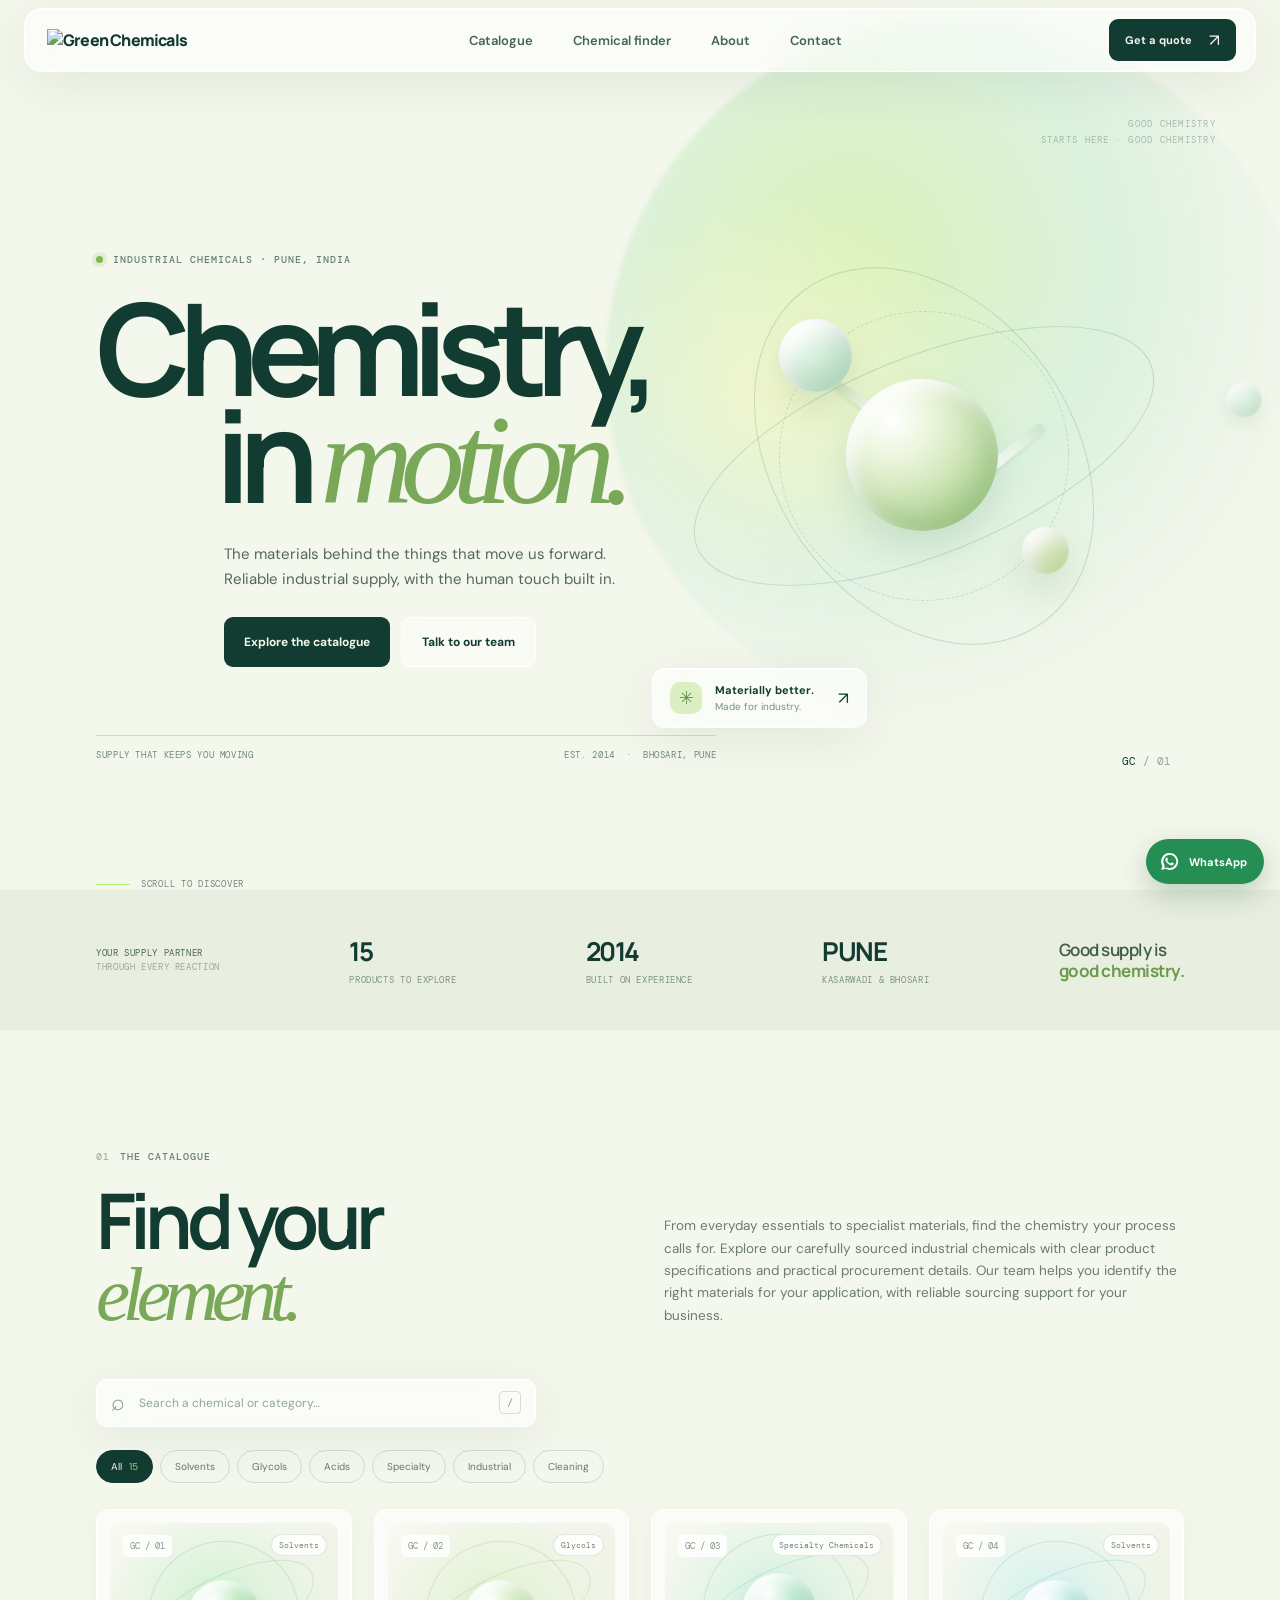
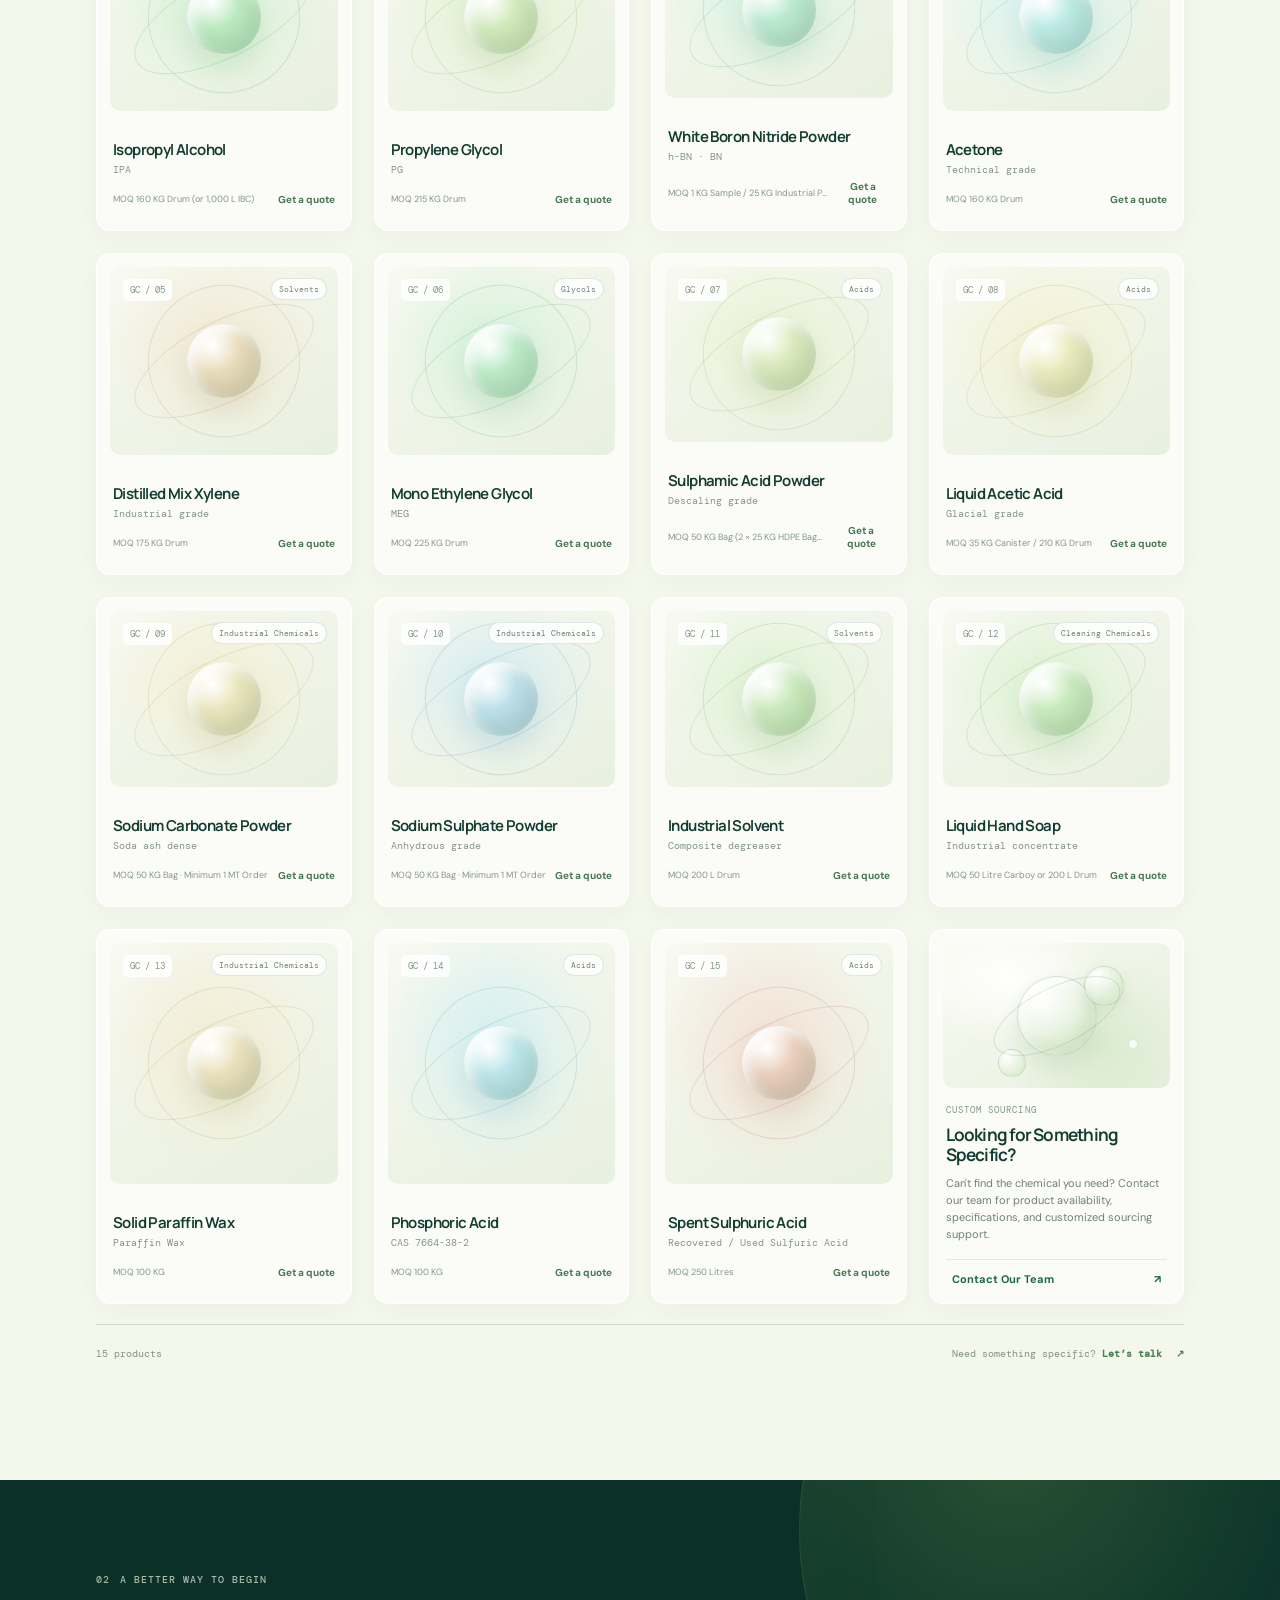
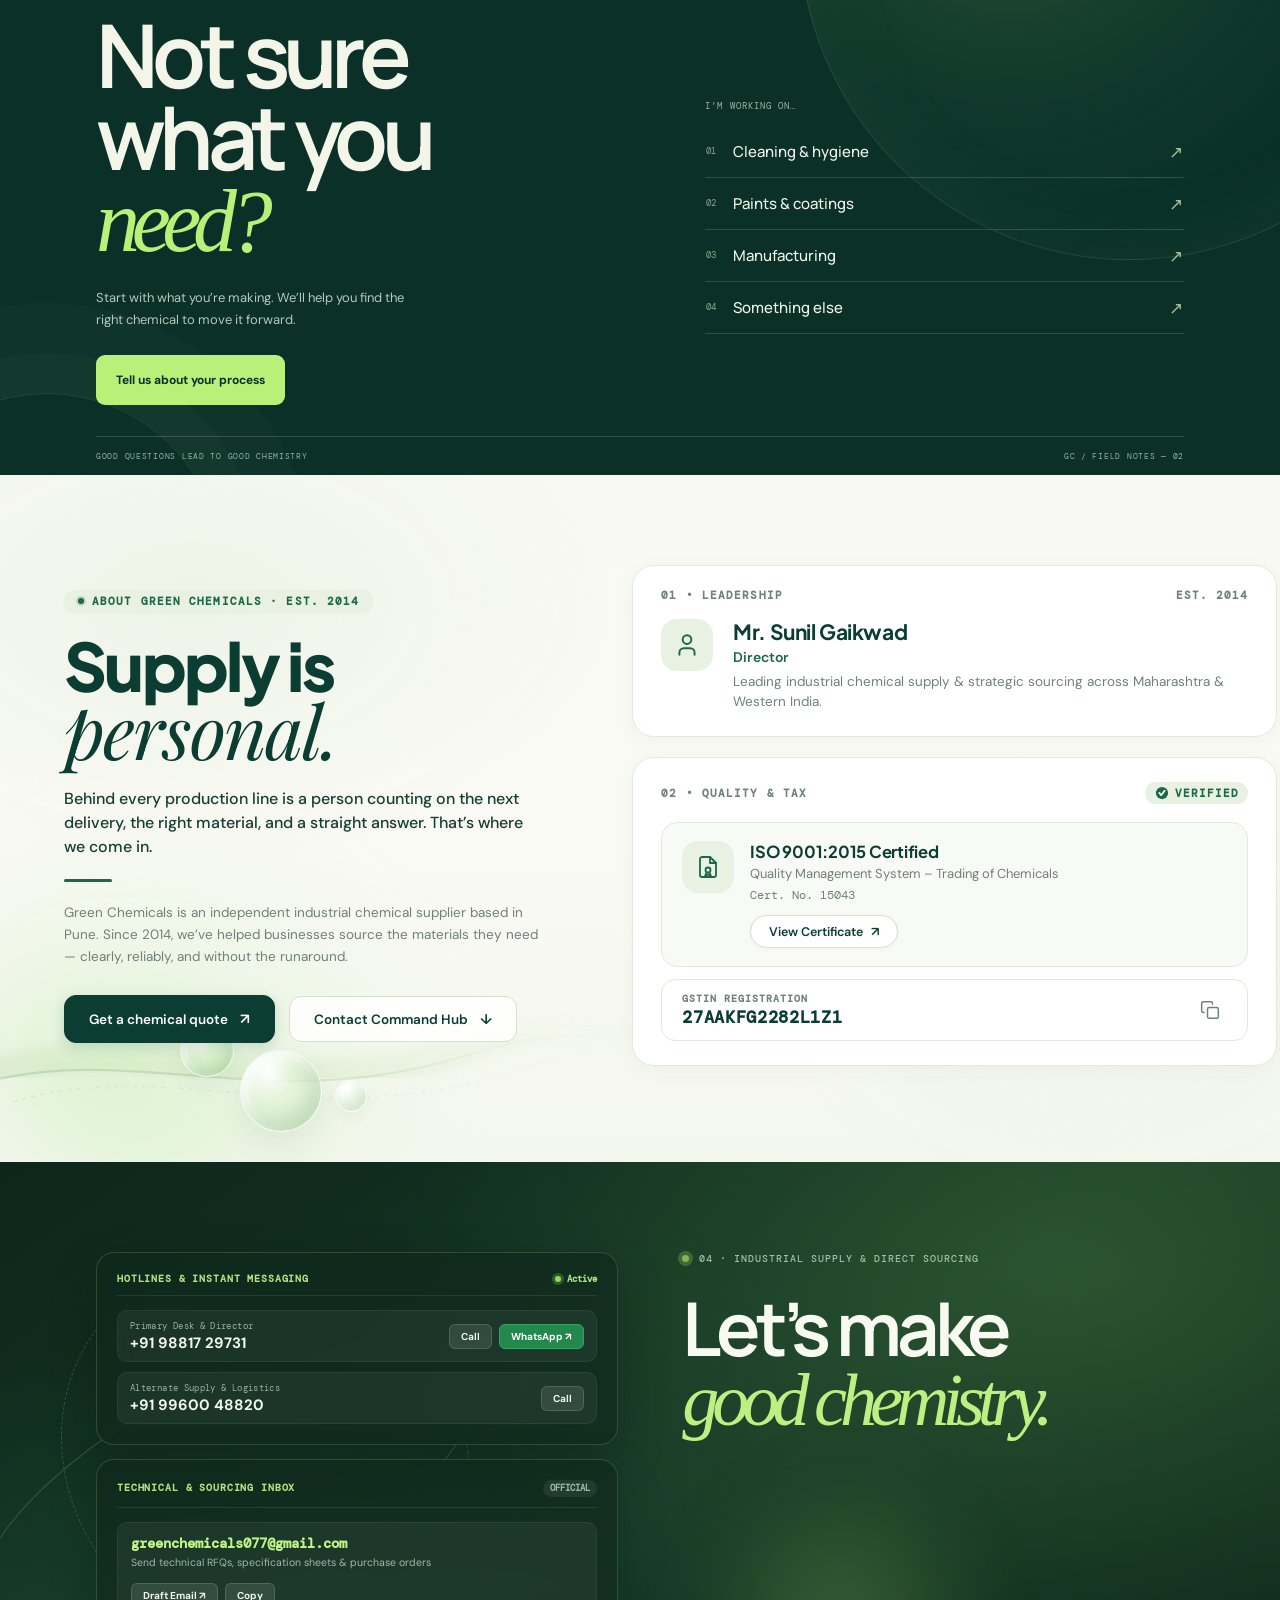
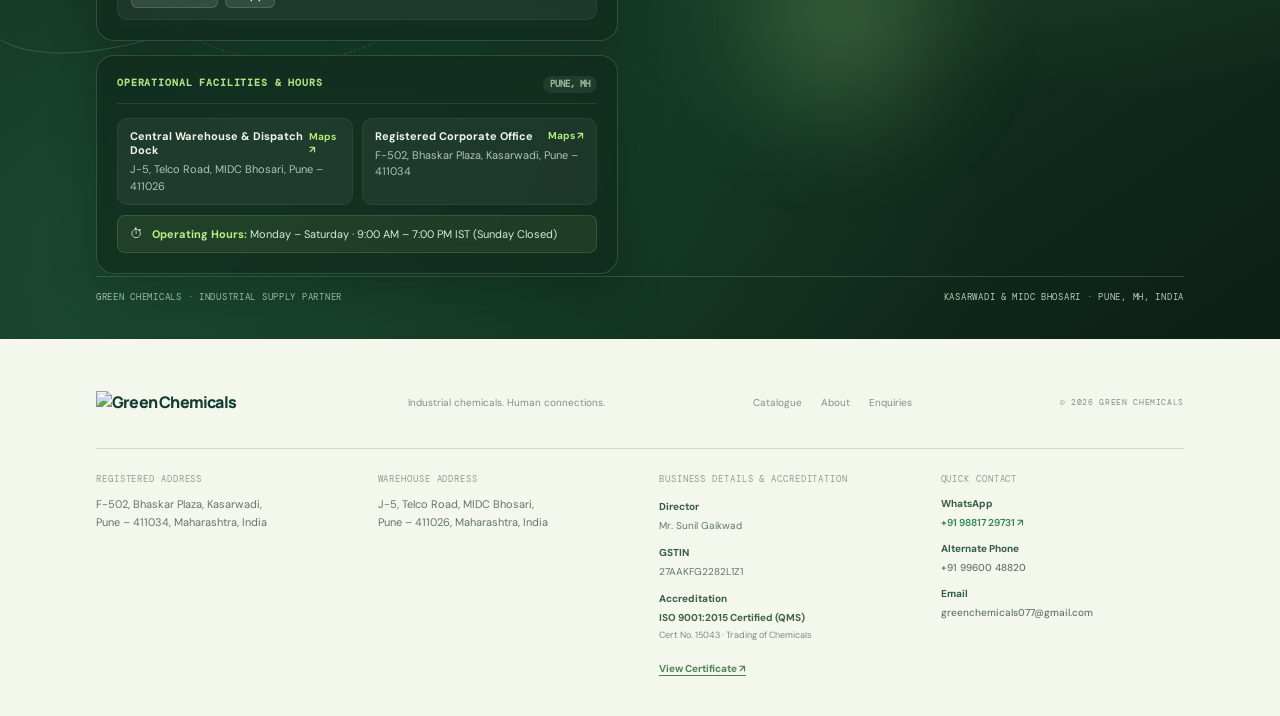
==== index.html @ 2d1a1e1d "Add files via upload" ====
<!doctype html>
<html lang="en">

<head>
  <meta charset="utf-8" />
  <meta name="viewport" content="width=device-width, initial-scale=1" />
  <meta name="theme-color" content="#f4f7ec" />
  <meta name="color-scheme" content="light" />
  <meta name="description"
    content="Industrial chemicals and specialty materials, supplied with clarity and care. Explore the Green Chemicals catalogue and request a quote." />
  <link rel="icon" type="image/png" href="assets/green-chemicals-g.png" />
  <meta property="og:type" content="website" />
  <meta property="og:site_name" content="Green Chemicals" />
  <meta property="og:title" content="Green Chemicals — Chemistry, in motion" />
  <meta property="og:description" content="Industrial chemicals and specialty materials, supplied with clarity and care." />
  <meta name="twitter:card" content="summary" />
  <title>Green Chemicals — Chemistry, in motion</title>
  <link rel="preconnect" href="https://fonts.googleapis.com">
  <link rel="preconnect" href="https://fonts.gstatic.com" crossorigin>
  <link
    href="https://fonts.googleapis.com/css2?family=DM+Mono:wght@400;500;600;700&family=DM+Sans:wght@400;500;600;700&family=Manrope:wght@400;500;600;700;800&family=Playfair+Display:ital,wght@1,400;1,500;1,600&family=Plus+Jakarta+Sans:wght@500;600;700;800&display=swap"
    rel="stylesheet">
  <link rel="stylesheet" href="style.css?v=mobile-fixes-20261024" />
  <script src="products.js?v=product-photos-20261021" defer></script>
  <script src="script.js?v=mobile-fixes-20261024" defer></script>
</head>

<body>
  <div class="scroll-progress" aria-hidden="true"><span></span></div>
  <header class="site-header glass">
    <a class="brand" href="#home" aria-label="Green Chemicals home"><img src="assets/green-chemicals-logo.png"
        alt="Green Chemicals" /></a>
    <nav class="main-nav" aria-label="Main navigation">
      <a href="#catalogue">Catalogue</a><a href="#finder">Chemical finder</a><a href="#about">About</a><a
        href="#contact">Contact</a>
    </nav>
    <button class="button button-dark nav-cta" data-quote>Get a quote <span aria-hidden="true">↗</span></button>
    <button class="menu-toggle" aria-label="Open menu" aria-expanded="false"><span></span><span></span></button>
  </header>
  <div class="nav-backdrop" hidden></div>

  <main>
    <section class="hero" id="home">
      <div class="hero-wash wash-one"></div>
      <div class="hero-wash wash-two"></div>
      <div class="hero-copy">
        <p class="eyebrow"><span class="status-dot"></span> INDUSTRIAL CHEMICALS · PUNE, INDIA</p>
        <h1>Chemistry,<br><span class="headline-second">in <em>motion.</em></span></h1>
        <p class="hero-intro"><span class="hero-line">The materials behind the things that move us forward.</span><span
            class="hero-line">Reliable industrial supply, with the human touch built in.</span></p>
        <div class="hero-actions"><a class="button button-dark" href="#catalogue">Explore the catalogue
          </a><button class="button button-glass" data-quote>Talk to our team </button>
        </div>
        <div class="hero-foot"><span>SUPPLY THAT KEEPS YOU MOVING</span><span>EST. 2014&nbsp; · &nbsp;BHOSARI,
            PUNE</span></div>
      </div>
      <div class="hero-art" aria-label="Abstract molecular artwork">
        <div class="orbit orbit-a"></div>
        <div class="orbit orbit-b"></div>
        <div class="orbit orbit-c"></div>
        <div class="molecule molecule-main"><span class="atom atom-large"></span><span
            class="atom atom-small"></span><span class="atom atom-mid"></span><span class="bond bond-one"></span><span
            class="bond bond-two"></span></div>
        <div class="molecule molecule-side"><span class="atom atom-mid"></span><span
            class="atom atom-small"></span><span class="bond bond-three"></span></div>
        <div class="hero-glass-label glass"><span class="label-icon">✳</span><span><b>Materially better.</b><small>Made
              for industry.</small></span><span class="label-arrow">↗</span></div>
        <div class="hero-index">GC<span> / 01</span></div>
      </div>
      <a class="scroll-cue" href="#promise"><span class="scroll-line"></span> SCROLL TO DISCOVER</a>
      <div class="hero-orbit-text">GOOD CHEMISTRY<br>STARTS HERE · GOOD CHEMISTRY</div>
    </section>

    <section class="trust-strip" id="promise">
      <div class="trust-label">YOUR SUPPLY PARTNER<br><span>THROUGH EVERY REACTION</span></div>
      <div class="trust-stat"><strong>15</strong><small>PRODUCTS TO EXPLORE</small></div>
      <div class="trust-stat"><strong>2014</strong><small>BUILT ON EXPERIENCE</small></div>
      <div class="trust-stat"><strong>PUNE</strong><small>KASARWADI &amp; BHOSARI</small></div>
      <div class="trust-note">Good supply is<br><span>good chemistry.</span></div>
    </section>

    <section class="catalogue section-pad" id="catalogue">
      <div class="section-heading reveal">
        <div>
          <p class="eyebrow"><span>01</span> THE CATALOGUE</p>
          <h2>Find your<br><em>element.</em></h2>
        </div>
        <p class="section-aside">From everyday essentials to specialist materials, find the chemistry your process calls for. Explore our carefully sourced industrial chemicals with clear product specifications and practical procurement details. Our team helps you identify the right materials for your application, with reliable sourcing support for your business.</p>
      </div>
      <div class="catalogue-tools reveal"><label class="search-box glass"><span>⌕</span><input id="product-search"
            type="search" placeholder="Search a chemical or category…" aria-label="Search products" autocomplete="off"><kbd>/</kbd></label>
        <div class="filter-chips" role="group" aria-label="Filter products"><button class="chip active"
            data-filter="all" aria-pressed="true">All <span>15</span></button><button class="chip"
            data-filter="Solvents" aria-pressed="false">Solvents</button><button class="chip" data-filter="Glycols" aria-pressed="false">Glycols</button><button
            class="chip" data-filter="Acids" aria-pressed="false">Acids</button><button class="chip"
            data-filter="Specialty Chemicals" aria-pressed="false">Specialty</button><button class="chip"
            data-filter="Industrial Chemicals" aria-pressed="false">Industrial</button><button class="chip"
            data-filter="Cleaning Chemicals" aria-pressed="false">Cleaning</button></div>
      </div>
      <div class="product-grid" id="product-grid"></div>
      <div class="catalogue-bottom"><span id="result-count" role="status" aria-live="polite">15 products</span><span>Need something specific? <button
            data-quote class="text-link">Let’s talk <i>↗</i></button></span></div>
    </section>

    <section class="finder section-pad" id="finder">
      <div class="finder-orb orb-a"></div>
      <div class="finder-orb orb-b"></div>
      <div class="finder-content reveal">
        <p class="eyebrow eyebrow-light"><span>02</span> A BETTER WAY TO BEGIN</p>
        <div class="finder-grid">
          <div>
            <h2>Not sure<br>what you <em>need?</em></h2>
            <p class="finder-lead">Start with what you’re making. We’ll help you find the right chemical to move it
              forward.</p><button class="button button-lime" data-finder-start>Tell us about your process
            </button>
          </div>
          <div class="application-list">
            <p class="mono-label">I’M WORKING ON…</p><button data-application="Cleaning & hygiene"><span>01</span>
              Cleaning & hygiene <b>↗</b></button><button data-application="Paints & coatings"><span>02</span> Paints &
              coatings <b>↗</b></button><button data-application="Manufacturing"><span>03</span> Manufacturing
              <b>↗</b></button><button data-application="Something else"><span>04</span> Something else
              <b>↗</b></button>
          </div>
        </div>
        <div id="finder-flow" class="finder-flow" hidden></div>
      </div>
      <div class="finder-bottom"><span>GOOD QUESTIONS LEAD TO GOOD CHEMISTRY</span><span>GC / FIELD NOTES — 02</span>
      </div>
    </section>

    <section class="about section-pad" id="about" aria-labelledby="about-intro-heading">
      <!-- Lower-Left Ambient Decorative Artwork with Photorealistic Flask, Leaves and Waves -->
      <div class="about-ambient-decor" aria-hidden="true">
        <div class="ambient-glow-mesh"></div>
        <img src="assets/about-flask-decor.jpg" alt="" class="about-flask-img" loading="lazy">
        <svg class="ambient-curves-svg" viewBox="0 0 1000 360" fill="none" xmlns="http://www.w3.org/2000/svg">
          <defs>
            <linearGradient id="waveRefGrad1" x1="0%" y1="100%" x2="100%" y2="0%">
              <stop offset="0%" stop-color="#79A94B" stop-opacity="0.35" />
              <stop offset="45%" stop-color="#A8D882" stop-opacity="0.28" />
              <stop offset="80%" stop-color="#E8F1E2" stop-opacity="0.45" />
              <stop offset="100%" stop-color="#F8F9F2" stop-opacity="0" />
            </linearGradient>
            <linearGradient id="waveRefGrad2" x1="0%" y1="60%" x2="100%" y2="40%">
              <stop offset="0%" stop-color="#1D6848" stop-opacity="0.18" />
              <stop offset="40%" stop-color="#79A94B" stop-opacity="0.25" />
              <stop offset="85%" stop-color="#E8F1E2" stop-opacity="0.15" />
              <stop offset="100%" stop-color="#F8F9F2" stop-opacity="0" />
            </linearGradient>
            <filter id="softWaveBlur" x="-10%" y="-10%" width="120%" height="120%">
              <feGaussianBlur stdDeviation="6" />
            </filter>
          </defs>
          <path d="M-20 270 C 220 200, 440 330, 720 230 C 860 180, 940 210, 1020 190" stroke="url(#waveRefGrad1)" stroke-width="42" stroke-linecap="round" opacity="0.4" filter="url(#softWaveBlur)" />
          <path d="M-40 290 C 200 220, 400 340, 700 245 C 840 200, 930 225, 1040 200" stroke="url(#waveRefGrad2)" stroke-width="3.5" stroke-linecap="round" />
          <path d="M20 315 C 240 245, 470 365, 770 270 C 890 225, 970 240, 1040 220" stroke="url(#waveRefGrad1)" stroke-width="2" stroke-dasharray="6 8" opacity="0.6" />
        </svg>
        <div class="glass-bubble bubble-large"><span class="bubble-sheen"></span><span class="bubble-highlight"></span></div>
        <div class="glass-bubble bubble-medium"><span class="bubble-sheen"></span><span class="bubble-highlight"></span></div>
        <div class="glass-bubble bubble-small"><span class="bubble-sheen"></span><span class="bubble-highlight"></span></div>
      </div>

      <div class="about-container">
        <!-- Left Column: Hero Content -->
        <div class="about-hero-col">
          <div class="about-hero-content reveal">
            <div class="about-eyebrow-pill">
              <span class="eyebrow-dot"></span>
              <span>ABOUT GREEN CHEMICALS · EST. 2014</span>
            </div>

            <h2 id="about-intro-heading" class="about-headline">
              <span class="headline-sans">Supply is</span>
              <em class="headline-serif">personal.</em>
            </h2>

            <p class="about-lead">
              Behind every production line is a person counting on the next delivery, the right material, and a straight answer. That’s where we come in.
            </p>

            <div class="about-divider" aria-hidden="true"></div>

            <p class="about-secondary">
              Green Chemicals is an independent industrial chemical supplier based in Pune. Since 2014, we’ve helped businesses source the materials they need — clearly, reliably, and without the runaround.
            </p>

            <div class="about-cta-row">
              <button type="button" class="about-btn-primary" data-quote>
                <span>Get a chemical quote</span>
                <span class="btn-arrow" aria-hidden="true">↗</span>
              </button>
              <a href="#contact" class="about-btn-secondary">
                <span>Contact Command Hub</span>
                <span class="btn-arrow" aria-hidden="true">↓</span>
              </a>
            </div>
          </div>
        </div>

        <!-- Right Column: Leadership & Quality/Tax Cards -->
        <div class="about-cards-col">
          <!-- Card 01 — Leadership -->
          <article class="about-card about-card-leader reveal" aria-labelledby="leader-name-heading">
            <div class="card-top-row">
              <span class="card-step-label">01 • LEADERSHIP</span>
              <span class="card-meta-text">EST. 2014</span>
            </div>
            <div class="leader-content-row">
              <div class="icon-squircle" aria-hidden="true">
                <svg viewBox="0 0 24 24" width="26" height="26" fill="none" stroke="currentColor" stroke-width="1.8" stroke-linecap="round" stroke-linejoin="round">
                  <path d="M19 21v-2a4 4 0 0 0-4-4H9a4 4 0 0 0-4 4v2"></path>
                  <circle cx="12" cy="7" r="4"></circle>
                </svg>
              </div>
              <div class="leader-info">
                <h3 id="leader-name-heading" class="leader-name">Mr. Sunil Gaikwad</h3>
                <span class="leader-designation">Director</span>
                <p class="leader-desc">Leading industrial chemical supply &amp; strategic sourcing across Maharashtra &amp; Western India.</p>
              </div>
            </div>
          </article>

          <!-- Card 02 — Quality & Tax -->
          <article class="about-card about-card-cert reveal" aria-labelledby="cert-title-heading">
            <div class="card-top-row">
              <span class="card-step-label">02 • QUALITY &amp; TAX</span>
              <span class="verified-pill">
                <span class="verified-check" aria-hidden="true">
                  <svg viewBox="0 0 16 16" width="14" height="14" fill="none">
                    <circle cx="8" cy="8" r="7" fill="#1D6848"></circle>
                    <polyline points="5 8 7 10.5 11 5.5" stroke="#FFFFFF" stroke-width="2" stroke-linecap="round" stroke-linejoin="round"></polyline>
                  </svg>
                </span>
                VERIFIED
              </span>
            </div>

            <!-- Upper certification panel -->
            <div class="cert-inner-box">
              <div class="cert-box-row">
                <div class="icon-squircle" aria-hidden="true">
                  <svg viewBox="0 0 24 24" width="24" height="24" fill="none" stroke="currentColor" stroke-width="1.8" stroke-linecap="round" stroke-linejoin="round">
                    <path d="M14 2H6a2 2 0 0 0-2 2v16a2 2 0 0 0 2 2h12a2 2 0 0 0 2-2V8z"></path>
                    <polyline points="14 2 14 8 20 8"></polyline>
                    <circle cx="12" cy="15" r="2.5"></circle>
                    <path d="M13.5 17.5L15 21l-3-1.5L9 21l1.5-3.5"></path>
                  </svg>
                </div>
                <div class="cert-box-text">
                  <h3 id="cert-title-heading" class="cert-title">ISO 9001:2015 Certified</h3>
                  <p class="cert-subtitle">Quality Management System – Trading of Chemicals</p>
                  <p class="cert-number">Cert. No. 15043</p>
                  <button type="button" class="cert-view-btn" data-view-cert>
                    <span>View Certificate</span>
                    <span class="btn-arrow" aria-hidden="true">↗</span>
                  </button>
                </div>
              </div>
            </div>

            <!-- Lower GST panel -->
            <div class="gst-inner-row">
              <div class="gst-text-col">
                <span class="gst-label">GSTIN REGISTRATION</span>
                <span class="gst-value">27AAKFG2282L1Z1</span>
              </div>
              <button type="button" class="gst-copy-btn" data-copy="27AAKFG2282L1Z1" data-copy-label="GSTIN" title="Copy GSTIN" aria-label="Copy GSTIN registration number">
                <svg viewBox="0 0 24 24" width="20" height="20" fill="none" stroke="currentColor" stroke-width="1.8" stroke-linecap="round" stroke-linejoin="round">
                  <rect x="9" y="9" width="13" height="13" rx="2" ry="2"></rect>
                  <path d="M5 15H4a2 2 0 0 1-2-2V4a2 2 0 0 1 2-2h9a2 2 0 0 1 2 2v1"></path>
                </svg>
              </button>
            </div>
          </article>
        </div>
      </div>
    </section>

    <section class="quote-banner" id="contact" aria-labelledby="contact-heading">
      <div class="banner-mesh-glow banner-glow-left" aria-hidden="true"></div>
      <div class="banner-mesh-glow banner-glow-right" aria-hidden="true"></div>
      <div class="banner-shape shape-left" aria-hidden="true"></div>
      <div class="banner-shape shape-right" aria-hidden="true"></div>
      <div class="banner-orbit-ring" aria-hidden="true"></div>

      <div class="contact-hub-wrapper reveal">
        <!-- Left Side: Contact Command Cards -->
        <div class="contact-hub-cards">
          <!-- Card 1: Direct Voice & WhatsApp -->
          <div class="contact-command-card">
            <div class="command-card-head">
              <span class="command-badge">HOTLINES &amp; INSTANT MESSAGING</span>
              <span class="command-status-dot"><span class="dot-radar"></span> Active</span>
            </div>
            <div class="command-body">
              <div class="command-hotline-item">
                <div class="hotline-info">
                  <span class="hotline-label">Primary Desk &amp; Director</span>
                  <a href="tel:+919881729731" class="hotline-number">+91 98817 29731</a>
                </div>
                <div class="hotline-actions">
                  <a href="tel:+919881729731" class="command-mini-btn" title="Call primary desk">Call</a>
                  <a href="https://wa.me/919881729731?text=Hello%20Green%20Chemicals,%20I%20would%20like%20to%20enquire%20about%20your%20industrial%20chemicals." target="_blank" rel="noopener noreferrer" class="command-mini-btn whatsapp-mini" title="WhatsApp primary desk">WhatsApp ↗</a>
                </div>
              </div>
              <div class="command-hotline-item">
                <div class="hotline-info">
                  <span class="hotline-label">Alternate Supply &amp; Logistics</span>
                  <a href="tel:+919960048820" class="hotline-number">+91 99600 48820</a>
                </div>
                <div class="hotline-actions">
                  <a href="tel:+919960048820" class="command-mini-btn" title="Call alternate number">Call</a>
                </div>
              </div>
            </div>
          </div>

          <!-- Card 2: Official Technical Email Desk -->
          <div class="contact-command-card">
            <div class="command-card-head">
              <span class="command-badge">TECHNICAL &amp; SOURCING INBOX</span>
              <span class="command-chip">OFFICIAL</span>
            </div>
            <div class="command-body">
              <div class="email-command-box">
                <div class="email-meta">
                  <a href="mailto:greenchemicals077@gmail.com" class="email-address-link">greenchemicals077@gmail.com</a>
                  <p class="email-note">Send technical RFQs, specification sheets &amp; purchase orders</p>
                </div>
                <div class="email-actions">
                  <a href="mailto:greenchemicals077@gmail.com" class="command-mini-btn">Draft Email ↗</a>
                  <button type="button" class="command-mini-btn copy-mini" data-copy="greenchemicals077@gmail.com" data-copy-label="Email">Copy</button>
                </div>
              </div>
            </div>
          </div>

          <!-- Card 3: Dual Logistics Facilities & Timings -->
          <div class="contact-command-card">
            <div class="command-card-head">
              <span class="command-badge">OPERATIONAL FACILITIES &amp; HOURS</span>
              <span class="command-chip">PUNE, MH</span>
            </div>
            <div class="command-body">
              <div class="facility-grid">
                <div class="facility-item">
                  <div class="facility-title">
                    <strong>Central Warehouse &amp; Dispatch Dock</strong>
                    <a href="https://maps.google.com/?q=J-5+Telco+Road+MIDC+Bhosari+Pune+411026" target="_blank" rel="noopener noreferrer" class="facility-map-link">Maps ↗</a>
                  </div>
                  <address>J-5, Telco Road, MIDC Bhosari, Pune – 411026</address>
                </div>
                <div class="facility-item">
                  <div class="facility-title">
                    <strong>Registered Corporate Office</strong>
                    <a href="https://maps.google.com/?q=Bhaskar+Plaza+Kasarwadi+Pune+411034" target="_blank" rel="noopener noreferrer" class="facility-map-link">Maps ↗</a>
                  </div>
                  <address>F-502, Bhaskar Plaza, Kasarwadi, Pune – 411034</address>
                </div>
              </div>
              <div class="command-hours">
                <span class="hours-icon">⏱</span>
                <span><b>Operating Hours:</b> Monday – Saturday · 9:00 AM – 7:00 PM IST (Sunday Closed)</span>
              </div>
            </div>
          </div>
        </div>
        <!-- Right Side: Value & Direct Enquiry -->
        <div class="contact-hub-intro">
          <p class="eyebrow eyebrow-light"><span class="status-dot"></span> 04 · INDUSTRIAL SUPPLY &amp; DIRECT SOURCING</p>
          <h2 id="contact-heading">Let’s make<br><em>good chemistry.</em></h2>

          <div class="contact-brand-emblem" aria-label="Green Chemicals leaf and g logo">
            <div class="emblem-ambient" aria-hidden="true"></div>
            <div class="emblem-symbol" aria-hidden="true"></div>
          </div>
        </div>

      </div>
      <div class="banner-footer">
        <span>GREEN CHEMICALS · INDUSTRIAL SUPPLY PARTNER</span>
        <span>KASARWADI &amp; MIDC BHOSARI · PUNE, MH, INDIA</span>
      </div>
    </section>
  </main>

  <footer class="site-footer">
    <div class="footer-top"><a class="brand" href="#home" aria-label="Green Chemicals home"><img
          src="assets/green-chemicals-logo.png" alt="Green Chemicals"></a><span class="footer-line">Industrial
        chemicals. Human connections.</span>
      <div class="footer-links"><a href="#catalogue">Catalogue</a><a href="#about">About</a><a
          href="#contact">Enquiries</a></div><span class="copyright">© 2026 GREEN CHEMICALS</span>
    </div>
    <div class="footer-details">
      <div class="footer-address-column"><span class="footer-label">REGISTERED ADDRESS</span>
        <address>F-502, Bhaskar Plaza, Kasarwadi,<br>Pune – 411034, Maharashtra, India</address>
      </div>
      <div class="footer-address-column"><span class="footer-label">WAREHOUSE ADDRESS</span>
        <address>J-5, Telco Road, MIDC Bhosari,<br>Pune – 411026, Maharashtra, India</address>
      </div>
      <div class="footer-business-column"><span class="footer-label">BUSINESS DETAILS &amp; ACCREDITATION</span>
        <div class="footer-info-group"><b>Director</b><span>Mr. Sunil Gaikwad</span></div>
        <div class="footer-info-group"><b>GSTIN</b><span>27AAKFG2282L1Z1</span></div>
        <div class="footer-info-group footer-accreditation"><b>Accreditation</b><strong>ISO 9001:2015 Certified (QMS)</strong><span>Cert No. 15043 · Trading of Chemicals</span><button type="button" class="footer-cert-link" data-view-cert>View Certificate ↗</button></div>
      </div>
      <div class="footer-contact"><span class="footer-label">QUICK CONTACT</span>
        <div class="footer-contact-list">
          <p><b>WhatsApp</b><a href="https://wa.me/919881729731" target="_blank" rel="noopener noreferrer">+91 98817 29731 ↗</a></p>
          <p><b>Alternate Phone</b><a href="tel:+919960048820">+91 99600 48820</a></p>
          <p><b>Email</b><a href="mailto:greenchemicals077@gmail.com">greenchemicals077@gmail.com</a></p>
        </div>
      </div>
    </div>
  </footer>

  <dialog class="quote-dialog glass" id="quote-dialog" aria-labelledby="dialog-title"><button class="dialog-close"
      aria-label="Close enquiry form">×</button>
    <div class="dialog-head">
      <p class="eyebrow"><span>GREEN CHEMICALS · ENQUIRY</span></p>
      <h2 id="dialog-title">Tell us what<br><em>you need.</em></h2>
      <p>Share your contact details and we’ll help with your enquiry.</p>
    </div>
    <form id="quote-form" novalidate>
      <div class="form-row">
        <label>Full name<input name="name" autocomplete="name" placeholder="Your name"></label>
        <label>Company name<input name="company" autocomplete="organization" placeholder="Company (optional)"></label>
      </div>
      <div class="form-row">
        <label><span>Phone Number <span class="required-star" aria-hidden="true">*</span></span><input id="quote-phone" name="phone" type="tel" autocomplete="tel" inputmode="tel" placeholder="+91 98765 43210" required aria-describedby="phone-error"></label>
        <label>Email Address<input id="quote-email" name="email" type="email" autocomplete="email" placeholder="you@company.com"></label>
      </div>
      <p class="field-error" id="phone-error" aria-live="polite"></p>
      <label for="quote-product">Product / Chemical Name</label>
      <select name="product" id="quote-product">
        <option value="">Choose a product (optional)</option>
        <option value="__other__">Other — write your product</option>
      </select>
      <input name="product_other" id="quote-product-other" placeholder="Enter product name" autocomplete="off" aria-label="Enter product name" hidden disabled>
      <div class="form-row">
        <label>Required quantity<input name="quantity" placeholder="e.g. 500 kg"></label>
        <label>Packaging<input name="packaging" placeholder="e.g. HDPE drum"></label>
      </div>
      <label>Delivery location<input name="location" autocomplete="address-level2" placeholder="City, state"></label>
      <label>Enquiry message<textarea name="message" rows="3" placeholder="Tell us a little about what you need (optional)"></textarea></label>
      <button class="button button-dark submit-button" type="submit">Show send options <span>→</span></button>
      <p class="form-note">Only your phone number is required. Your details stay in this form until you choose how to send them.</p>
    </form>
    <section class="quote-ready" id="quote-ready" aria-live="polite" hidden>
      <div class="quote-ready-heading"><span class="quote-ready-mark" aria-hidden="true">↗</span><div><h3 tabindex="-1">Your enquiry is prepared</h3><p>Review your message, then choose how to send it.</p></div></div>
      <textarea readonly id="enquiry-output" aria-label="Prepared enquiry message"></textarea>
      <div class="quote-send-options">
        <a class="copy-whatsapp" id="send-whatsapp" hidden target="_blank" rel="noopener noreferrer">Send via WhatsApp ↗</a>
        <a class="send-email" id="send-email">Send via Email ↗</a>
      </div>
      <p class="delivery-note">WhatsApp opens a chat with Green Chemicals and your message filled in. Email opens a draft to greenchemicals077@gmail.com. Review and press Send in the app to deliver.</p>
      <div class="quote-ready-actions"><button class="quote-edit" type="button" data-quote-edit>Edit enquiry</button><button class="copy-enquiry" id="copy-enquiry" type="button">Copy message</button></div>
      <span class="copy-confirm" aria-live="polite"></span>
      <p class="quote-delivery-error" role="alert" hidden></p>
    </section>
  </dialog>
  <a class="whatsapp-float" href="#contact" data-whatsapp aria-label="Contact Green Chemicals on WhatsApp"><svg
      viewBox="0 0 32 32" aria-hidden="true">
      <path
        d="M16 3.2A12.7 12.7 0 0 0 5.1 22.4L3.4 29l6.8-1.8A12.8 12.8 0 1 0 16 3.2Zm0 2.4a10.3 10.3 0 0 1 8.6 15.9 10.2 10.2 0 0 1-12.3 3.8l-.6-.3-3.9 1 1-3.8-.4-.7A10.3 10.3 0 0 1 16 5.6Zm-4.4 5.1c-.3 0-.7.1-.9.4-.3.3-1.1 1-1.1 2.4s1.1 2.7 1.3 2.9c.2.2 2.2 3.4 5.4 4.6 2.7 1 3.3.8 3.9.7.6-.1 1.9-.8 2.1-1.5.3-.7.3-1.3.2-1.5-.1-.1-.3-.2-.7-.4l-2-.9c-.3-.1-.5-.2-.8.2-.2.4-.9 1.1-1.1 1.3-.2.2-.4.3-.7.1-.4-.2-1.5-.6-2.8-1.8-1-.9-1.7-2-1.9-2.3-.2-.4 0-.5.2-.7l.5-.6c.2-.2.2-.4.4-.6.1-.2 0-.4 0-.6l-.9-2.1c-.2-.5-.5-.7-.9-.7h-.1Z" />
    </svg><span>WhatsApp</span></a>
  <div class="dialog-backdrop" hidden></div>

  <!-- ISO 9001:2015 Certificate Modal -->
  <dialog class="cert-dialog glass" id="iso-dialog" aria-labelledby="cert-dialog-title">
    <button type="button" class="dialog-close cert-close" aria-label="Close certificate modal" data-close-cert>×</button>
    <div class="cert-dialog-head">
      <div>
        <p class="eyebrow"><span>QUALITY MANAGEMENT SYSTEM</span></p>
        <h3 id="cert-dialog-title">ISO 9001:2015 Certificate</h3>
        <p>Certificate No. 15043 · Issued to GREEN CHEMICALS for Trading of Chemicals</p>
      </div>
    </div>
    <img class="cert-preview-img" src="assets/iso-9001-certificate.png" alt="Green Chemicals ISO 9001:2015 Certificate of Registration">
    <div class="cert-dialog-actions">
      <a class="button button-dark" href="assets/iso-9001-certificate.pdf" target="_blank" download="Green-Chemicals-ISO-9001-Certificate.pdf">Download Certificate PDF ↗</a>
      <button class="button button-glass cert-close" type="button" data-close-cert>Close</button>
    </div>
  </dialog>
  <div class="cert-backdrop dialog-backdrop" hidden></div>
</body>

</html>
---- style.css ----
:root{color-scheme:light;--ink:#123b31;--ink-deep:#0a3028;--leaf:#b8f078;--mint:#d8f3df;--paper:#f4f7ec;--paper-2:#eef2e5;--muted:#718178;--line:rgba(18,59,49,.15);--display:'Manrope',sans-serif;--body:'DM Sans',sans-serif;--mono:'DM Mono',monospace;--ease:cubic-bezier(.2,.75,.25,1)}
*{box-sizing:border-box}html{scroll-behavior:smooth;scroll-padding-top:90px}body{margin:0;background:var(--paper);color:var(--ink);font-family:var(--body);-webkit-font-smoothing:antialiased;overflow-x:hidden}button,a,input,textarea{font:inherit}button{color:inherit}a{color:inherit;text-decoration:none}::selection{background:#c1ee8a;color:var(--ink-deep)}.glass{background:rgba(255,255,255,.56);border:1px solid rgba(255,255,255,.8);box-shadow:0 12px 50px rgba(28,68,52,.08),inset 0 1px 0 rgba(255,255,255,.9);backdrop-filter:blur(22px);-webkit-backdrop-filter:blur(22px)}.scroll-progress{position:fixed;z-index:1000;top:0;left:0;width:100%;height:3px}.scroll-progress span{display:block;width:0;height:100%;background:#85bf56;box-shadow:0 0 12px #b8f078;transform-origin:left}
.site-header{position:fixed;z-index:100;top:14px;left:50%;transform:translateX(-50%);width:min(1320px,calc(100% - 48px));height:64px;border-radius:18px;padding:0 19px 0 22px;display:flex;align-items:center;justify-content:space-between;transition:top .35s var(--ease),background .35s}.site-header.scrolled{top:8px;background:rgba(248,250,241,.86)}.brand{display:inline-flex;align-items:center;gap:10px;font:800 16px var(--display);letter-spacing:-.8px}.brand-light{font-weight:500;opacity:.62}.brand-mark{width:23px;height:25px;display:flex;align-items:center;gap:2px;transform:skew(-14deg)}.brand-mark i{display:block;width:5px;border-radius:5px;background:#87bd59}.brand-mark i:nth-child(1){height:13px;margin-top:8px}.brand-mark i:nth-child(2){height:22px}.brand-mark i:nth-child(3){height:16px;margin-top:5px}.main-nav{display:flex;gap:8px;align-items:center;font-size:13px;font-weight:600}.main-nav a{opacity:.8;color:#153d34;padding:7px 16px;border-radius:999px;transition:all .2s var(--ease);text-decoration:none}.main-nav a:hover{opacity:1;color:#0b3d32;background:rgba(232,241,226,.45)}.main-nav a.active{opacity:1;background:#e8f1e2;color:#1d6848;font-weight:700}.button{border:0;display:inline-flex;align-items:center;justify-content:center;gap:28px;min-height:50px;padding:0 20px;border-radius:9px;font-size:12px;font-weight:700;cursor:pointer;transition:transform .25s var(--ease),box-shadow .25s,background .25s}.button:hover{transform:translateY(-3px);box-shadow:0 12px 24px rgba(8,42,32,.17)}.button span{font-size:17px;font-weight:400}.button-dark{background:var(--ink);color:#f5f7ec}.button-dark:hover{background:#194d3e}.nav-cta{min-height:42px;padding:0 16px;gap:17px;font-size:11px}.button-glass{background:rgba(255,255,255,.45);border:1px solid rgba(255,255,255,.8);backdrop-filter:blur(12px)}.button-lime{background:var(--leaf);color:var(--ink-deep)}.button-lime:hover{background:#c9f590}.menu-toggle{display:none;background:none;border:0}
.hero{position:relative;min-height:760px;height:min(890px,100svh);padding:150px max(calc((100vw - 1320px)/2),7.5vw) 56px;overflow:hidden;display:flex;align-items:center}.hero-copy{position:relative;z-index:4;width:57%;padding-bottom:24px}.eyebrow{font:500 10px var(--mono);letter-spacing:.1em;display:flex;align-items:center;gap:10px;margin:0 0 28px;color:#648073}.eyebrow>span:first-child:not(.status-dot){color:#a1b39f}.status-dot{display:inline-block;width:7px;height:7px;background:#80b84f;border-radius:50%;box-shadow:0 0 0 4px rgba(128,184,79,.15);animation:pulse 2s infinite}.hero h1{font:700 clamp(72px,10vw,146px)/.84 var(--display);letter-spacing:-.095em;margin:0 0 27px;position:relative;z-index:2}.hero h1 .headline-second{display:inline-block;margin-left:9.3vw}.hero h1 em,.section-heading h2 em,.finder h2 em,.quote-banner h2 em,.dialog-head h2 em{font-family:Georgia,serif;font-weight:400;letter-spacing:-.095em}.hero h1 em{color:#79a958}.hero-intro{font-size:15px;line-height:1.65;color:#53685c;max-width:350px;margin:0 0 26px 10vw}.hero-actions{display:flex;gap:11px;margin-left:10vw}.hero-foot{position:absolute;top:calc(100% + 44px);left:0;width:100%;display:flex;justify-content:space-between;border-top:1px solid var(--line);padding-top:13px;font:9px var(--mono);letter-spacing:.07em;color:#71867b}.hero-art{position:absolute;z-index:1;right:2.3%;top:8%;width:52%;height:90%;pointer-events:none}.hero-wash{position:absolute;border-radius:50%;filter:blur(2px);pointer-events:none}.wash-one{width:700px;height:700px;right:-2%;top:2%;background:radial-gradient(circle at 35% 35%,rgba(211,241,174,.82),rgba(202,237,214,.55) 42%,rgba(244,247,236,0) 72%)}.wash-two{width:420px;height:420px;right:23%;top:20%;background:radial-gradient(circle,rgba(246,247,205,.8),rgba(244,247,236,0) 68%);animation:breathe 7s ease-in-out infinite alternate}.orbit{position:absolute;border:1px solid rgba(36,110,74,.19);border-radius:50%;left:51%;top:48%;transform:translate(-50%,-50%) rotate(-22deg)}.orbit-a{width:490px;height:198px;animation:orbit 18s linear infinite}.orbit-b{width:410px;height:300px;transform:translate(-50%,-50%) rotate(55deg);animation:orbit 24s linear infinite reverse}.orbit-c{width:290px;height:290px;transform:translate(-50%,-50%);border-style:dashed;animation:orbit 40s linear infinite}.molecule{position:absolute;left:51%;top:48%;transform:translate(-50%,-50%);width:290px;height:290px}.atom{position:absolute;display:block;border-radius:50%;box-shadow:inset -12px -16px 28px rgba(36,92,54,.14),inset 8px 9px 16px rgba(255,255,255,.96),0 18px 35px rgba(56,110,67,.13);background:linear-gradient(135deg,rgba(255,255,255,.93),rgba(188,228,172,.61))}.atom-large{width:152px;height:152px;left:67px;top:68px;background:radial-gradient(circle at 30% 26%,#fff 0,#edf6df 24%,#a9d187 85%)}.atom-mid{width:73px;height:73px;left:0;top:8px;background:linear-gradient(140deg,#fff,#c9ebd1 80%)}.atom-small{width:47px;height:47px;right:0;bottom:27px;background:linear-gradient(135deg,#fff,#dbecad 82%)}.bond{position:absolute;height:10px;transform-origin:left center;border-radius:99px;background:linear-gradient(90deg,rgba(110,166,111,.24),rgba(255,255,255,.8),rgba(110,166,111,.15));box-shadow:0 2px 5px rgba(42,89,57,.08);z-index:-1}.bond-one{width:115px;left:53px;top:66px;transform:rotate(34deg)}.bond-two{width:112px;left:177px;top:180px;transform:rotate(-39deg)}.molecule-side{left:85%;top:29%;transform:scale(.48);opacity:.63;animation:float 8s ease-in-out infinite}.hero-glass-label{position:absolute;left:10%;bottom:18%;z-index:4;display:flex;align-items:center;gap:13px;padding:13px 17px;border-radius:13px;min-width:215px;animation:float 7s ease-in-out infinite}.label-icon{width:32px;height:32px;border-radius:10px;display:grid;place-items:center;background:#dbefc3;color:#64934e;font-size:18px}.hero-glass-label b,.hero-glass-label small{display:block}.hero-glass-label b{font-size:11px}.hero-glass-label small{font-size:10px;color:#799083;margin-top:3px}.label-arrow{margin-left:auto;font-size:17px}.hero-index{position:absolute;right:12%;bottom:13%;font:11px var(--mono)}.hero-index span{color:#91a399}.scroll-cue{position:absolute;z-index:3;bottom:0;left:7.5%;display:flex;align-items:center;gap:11px;font:9px var(--mono);letter-spacing:.08em;color:#71867b}.scroll-line{width:34px;height:1px;background:#78927f;position:relative;overflow:hidden}.scroll-line:after{content:'';position:absolute;inset:0;background:#b8f078;animation:slide 1.7s infinite}.hero-orbit-text{position:absolute;z-index:3;right:5%;top:13%;font:9px/1.8 var(--mono);letter-spacing:.14em;text-align:right;color:#7c9786;opacity:.6}
.trust-strip{min-height:140px;background:#e8eee0;display:flex;align-items:center;justify-content:space-between;padding:24px max(calc((100vw - 1320px)/2),7.5vw);gap:30px;position:relative;z-index:4}.trust-label,.trust-stat small{font:9px/1.6 var(--mono);letter-spacing:.07em}.trust-label{color:#476657}.trust-label span{color:#99aa9c}.trust-stat{display:flex;flex-direction:column;gap:4px}.trust-stat strong{font:700 26px var(--display);letter-spacing:-1.5px}.trust-stat strong span{color:#83b55d}.trust-stat small{color:#7e9385}.trust-note{font:600 17px/1.25 var(--display);color:#3f5c49;letter-spacing:-.03em;transform:none}.trust-note span,.trust-note i{font-style:normal;color:#6b9a4c;font-weight:700}
.section-pad{padding:120px max(calc((100vw - 1320px)/2),7.5vw)}.catalogue{position:relative}.section-heading{display:flex;align-items:flex-end;justify-content:space-between;gap:32px;margin-bottom:48px}.section-heading .eyebrow{margin-bottom:21px}.about-copy .eyebrow{margin:0 0 12px;font:700 14px/1.4 var(--body);letter-spacing:.015em;color:#617969}.section-heading .eyebrow span,.about-copy .eyebrow span,.finder .eyebrow span,.quote-banner .eyebrow span{color:#9bad9e}.section-heading h2,.finder h2,.quote-banner h2{font:650 clamp(50px,6vw,82px)/.93 var(--display);letter-spacing:-.075em;margin:0}.section-heading h2 em{color:#79a958}.section-aside{max-width:520px;color:#6b7c70;font-size:13.5px;line-height:1.65;margin:0 0 4px 0}.catalogue-tools{display:flex;flex-direction:column;gap:23px;margin-bottom:26px}.search-box{height:48px;max-width:440px;width:100%;border-radius:11px;display:flex;align-items:center;gap:12px;padding:0 14px;color:#829487}.search-box>span{font-size:23px;line-height:1}.search-box input{border:0;background:none;outline:none;flex:1;min-width:0;color:var(--ink);font-size:12px}.search-box input::placeholder{color:#95a49a}.search-box kbd{font:10px var(--mono);padding:4px 7px;border:1px solid var(--line);border-radius:4px}.filter-chips{display:flex;gap:7px;flex-wrap:wrap}.chip{border:1px solid var(--line);background:transparent;border-radius:99px;padding:9px 14px;font-size:10px;color:#65796e;cursor:pointer;transition:.2s}.chip:hover,.chip.active{background:var(--ink);color:#f4f7ec;border-color:var(--ink)}.chip span{color:#a6d17c;margin-left:4px}.product-grid{display:grid;grid-template-columns:repeat(4,1fr);gap:14px}.product-card{--hue:106;position:relative;min-height:310px;padding:15px 16px 16px;border-radius:14px;background:rgba(255,255,255,.62);border:1px solid rgba(255,255,255,.9);box-shadow:0 7px 25px rgba(36,65,48,.035);overflow:hidden;display:flex;flex-direction:column;transition:transform .45s var(--ease),box-shadow .4s,border-color .4s;isolation:isolate}.product-card:hover{transform:translateY(-7px) rotateX(1deg);box-shadow:0 22px 44px rgba(37,78,48,.13);border-color:rgba(146,192,119,.65)}.card-art{position:relative;flex:1;min-height:175px;margin:-2px -3px 12px;border-radius:10px;overflow:hidden;background:radial-gradient(ellipse at 46% 42%,hsl(var(--hue) 55% 89%),transparent 64%),linear-gradient(150deg,#f8f9f1,#e8f0df)}.card-art:before,.card-art:after{content:'';position:absolute;border:1px solid hsla(var(--hue),32%,52%,.21);border-radius:50%;left:50%;top:50%;transform:translate(-50%,-50%) rotate(-27deg)}.card-art:before{width:195px;height:78px}.card-art:after{width:150px;height:150px;transform:translate(-50%,-50%) rotate(24deg)}.art-orb{position:absolute;width:74px;height:74px;left:calc(50% - 37px);top:calc(50% - 37px);border-radius:50%;background:radial-gradient(circle at 34% 29%,#fff 1%,hsla(var(--hue),54%,83%,.94) 37%,hsla(var(--hue),39%,63%,.48) 100%);box-shadow:inset -9px -13px 20px rgba(40,80,51,.11),inset 7px 7px 14px rgba(255,255,255,.96),0 14px 25px hsla(var(--hue),35%,45%,.14);transition:transform .65s var(--ease)}.product-card:hover .art-orb{transform:scale(1.23) translateY(-5px)}.art-orb.orb-2{width:39px;height:39px;left:calc(50% + 28px);top:calc(50% - 52px);opacity:.72}.art-orb.orb-3{width:25px;height:25px;left:calc(50% - 51px);top:calc(50% + 31px);opacity:.65}.card-number{position:absolute;top:12px;left:13px;font:9px var(--mono);color:#82978a;z-index:2}.card-category{position:absolute;right:11px;top:11px;z-index:2;font:8px var(--mono);color:#708578;border:1px solid rgba(60,95,70,.14);background:rgba(255,255,255,.5);padding:5px 7px;border-radius:99px}.product-card h3{font:650 15px/1.2 var(--display);letter-spacing:-.04em;margin:0 0 4px}.product-card .product-alias{font:10px var(--mono);color:#84958a;margin-bottom:9px}.card-bottom{display:flex;justify-content:space-between;align-items:center}.card-supply{font-size:9px;color:#84958a}.card-quote{font-size:10px;color:#487652;font-weight:700;border:0;background:transparent;padding:8px 0 8px 8px;cursor:pointer}.card-quote span{font-size:14px;margin-left:6px}.empty-state{grid-column:1/-1;padding:60px;text-align:center;color:#738378}.catalogue-bottom{display:flex;justify-content:space-between;padding-top:22px;margin-top:20px;border-top:1px solid var(--line);font:10px var(--mono);color:#829187}.text-link{border:0;background:none;padding:0;color:#4c8355;font-weight:700;cursor:pointer}.text-link i{font-style:normal;margin-left:8px}
.finder{position:relative;overflow:hidden;background:var(--ink-deep);color:#f3f5e9;min-height:565px;padding-top:93px;padding-bottom:70px}.finder-content{position:relative;z-index:2}.eyebrow-light{color:#a8bba9}.finder-grid{display:grid;grid-template-columns:1fr 1fr;gap:12%;align-items:center}.finder h2{font-size:clamp(54px,7vw,88px)}.finder h2 em{color:var(--leaf)}.finder-lead{font-size:13px;line-height:1.65;color:#b7c8b8;max-width:315px;margin:24px 0 25px}.application-list{padding-top:15px}.mono-label{font:9px var(--mono);letter-spacing:.12em;color:#9bb19e;margin:0 0 14px}.application-list button{width:100%;display:flex;align-items:center;gap:17px;text-align:left;background:none;border:0;border-bottom:1px solid rgba(230,245,223,.16);color:#eff4e8;padding:14px 1px;font:500 15px var(--display);cursor:pointer;transition:padding .3s var(--ease),color .3s}.application-list button:hover{padding-left:11px;color:var(--leaf)}.application-list button span{font:9px var(--mono);color:#88a88b}.application-list button b{margin-left:auto;font-weight:400;font-size:17px;color:#a9bd9e}.finder-orb{position:absolute;border-radius:50%;pointer-events:none}.orb-a{width:660px;height:660px;right:-14%;top:-47%;background:radial-gradient(circle at 32% 38%,rgba(119,165,80,.28),rgba(82,136,83,.08) 45%,transparent 68%);border:1px solid rgba(190,221,175,.13);box-shadow:inset 0 0 90px rgba(158,201,126,.07)}.orb-b{width:350px;height:350px;left:-10%;bottom:-45%;border:1px solid rgba(190,221,175,.13);box-shadow:0 0 0 40px rgba(190,221,175,.025),0 0 0 90px rgba(190,221,175,.02)}.finder-bottom,.banner-footer{position:absolute;bottom:0;left:7.5%;right:7.5%;padding:14px 0;border-top:1px solid rgba(230,245,223,.17);display:flex;justify-content:space-between;font:8px var(--mono);letter-spacing:.09em;color:#9ab09d}
.about{position:relative;display:block;width:100%}.about-reveal{opacity:1;transform:none}.js-reveal-ready .about-reveal{opacity:0;transform:translateY(16px);transition:opacity .65s var(--ease),transform .65s var(--ease)}.js-reveal-ready .about-reveal.visible,.js-reveal-ready .about-reveal:focus-within{opacity:1;transform:translateY(0)}
.quote-banner{position:relative;min-height:580px;padding:90px 7.5% 65px;background:radial-gradient(ellipse at 85% 15%,rgba(142,216,98,.18),transparent 45%),radial-gradient(ellipse at 15% 85%,rgba(45,115,75,.3),transparent 52%),linear-gradient(145deg,#0e261a 0%,#153826 48%,#0b1f15 100%);color:#f8f6e9;overflow:hidden;isolation:isolate}.quote-banner .status-dot{box-shadow:0 0 0 4px rgba(162,228,102,.25)}.banner-mark{position:absolute;right:6%;top:6%;font:800 clamp(180px,26vw,380px)/.8 var(--display);letter-spacing:-.13em;color:rgba(220,243,183,.06);transform:rotate(-12deg);pointer-events:none;user-select:none}.banner-shape{position:absolute;border:1px solid rgba(239,246,221,.18);border-radius:50%;pointer-events:none}.shape-left{width:560px;height:220px;left:-4%;top:28%;transform:rotate(-28deg)}.shape-right{width:430px;height:380px;left:4%;top:14%;transform:rotate(40deg);border-style:dashed}.banner-footer{position:absolute;bottom:22px;left:7.5%;right:7.5%;display:flex;justify-content:space-between;padding-top:14px;border-top:1px solid rgba(239,246,221,.18);font:9px var(--mono);letter-spacing:.08em;color:#b4ccb8}
.site-footer{min-height:100px;padding:20px max(calc((100vw - 1320px)/2),7.5vw);display:flex;align-items:center;justify-content:space-between;gap:20px}.footer-line,.copyright,.footer-links{font-size:10px;color:#809085}.footer-links{display:flex;gap:19px}.footer-links a:hover{color:var(--ink)}.copyright{font:8px var(--mono);letter-spacing:.08em}
.quote-dialog{width:min(570px,calc(100% - 28px));max-width:none;max-height:calc(100% - 30px);border:1px solid rgba(255,255,255,.85);border-radius:22px;padding:35px 38px;background:rgba(248,250,242,.93);color:var(--ink);overflow:auto}.quote-dialog::backdrop{background:rgba(10,39,31,.43);backdrop-filter:blur(8px)}.dialog-close{position:absolute;right:17px;top:15px;border:0;background:rgba(18,59,49,.08);border-radius:50%;width:34px;height:34px;font-size:23px;cursor:pointer}.dialog-head .eyebrow{margin-bottom:14px}.dialog-head h2{font:700 46px/.93 var(--display);letter-spacing:-.07em;margin:0 0 11px}.dialog-head h2 em{color:#76a956}.dialog-head>p:last-child{font-size:12px;color:#73857a;margin:0 0 23px}.quote-dialog form label{display:flex;flex-direction:column;gap:7px;font-size:10px;font-weight:700;margin:0 0 13px}.quote-dialog input,.quote-dialog textarea{width:100%;border:1px solid rgba(31,75,54,.16);border-radius:8px;background:rgba(255,255,255,.68);padding:11px 12px;outline:none;color:var(--ink);font-size:12px;resize:vertical}.quote-dialog input:focus,.quote-dialog textarea:focus{border-color:#78aa62;box-shadow:0 0 0 3px rgba(120,170,98,.13)}.quote-dialog input::placeholder,.quote-dialog textarea::placeholder{color:#9aa79c;font-weight:400}.form-row{display:grid;grid-template-columns:1fr 1fr;gap:12px}.submit-button{width:100%;margin-top:3px}.form-note{font-size:9px;text-align:center;color:#87978b}.quote-success{padding:15px 0 5px}.success-icon{display:grid;place-items:center;width:42px;height:42px;border-radius:50%;background:#dcefc7;color:#4d8052;font-size:21px}.quote-success h3{font:700 35px/.96 var(--display);letter-spacing:-.06em;margin:16px 0 8px}.quote-success>p{font-size:12px;color:#718278}.quote-success textarea{margin:8px 0 13px;min-height:155px}.quote-success .button{width:100%}.copy-confirm{display:block;text-align:center;color:#548254;font-size:11px;margin-top:9px}
.reveal{opacity:0;transform:translateY(28px);transition:opacity .8s var(--ease),transform .8s var(--ease)}.reveal.visible{opacity:1;transform:translateY(0)}.product-card{opacity:0;transform:translateY(24px) scale(.985)}.product-card.visible{opacity:1;transform:translateY(0) scale(1)}
@keyframes pulse{50%{box-shadow:0 0 0 7px rgba(128,184,79,0)}}@keyframes breathe{to{transform:scale(1.14);opacity:.7}}@keyframes orbit{to{rotate:360deg}}@keyframes float{50%{translate:0 -13px}}@keyframes bob{50%{translate:0 -12px}}@keyframes slide{0%{transform:translateX(-110%)}55%,100%{transform:translateX(110%)}}
@media(max-width:1000px){.hero{padding-left:6%;padding-right:6%}.hero-copy{width:62%}.hero-art{right:-8%;width:55%;opacity:.82}.hero h1{font-size:clamp(70px,11vw,125px)}.hero h1 .headline-second{margin-left:6vw}.hero-intro,.hero-actions{margin-left:6vw}.section-pad{padding-left:6%;padding-right:6%}.product-grid{grid-template-columns:repeat(3,1fr)}.trust-strip{padding-left:6%;padding-right:6%}.trust-note{display:none}.about{grid-template-columns:1fr;gap:32px}.finder-bottom,.banner-footer{left:6%;right:6%}.site-footer{padding-left:6%;padding-right:6%}}
@media(max-width:700px){.about{grid-template-columns:1fr;gap:22px;padding-top:36px!important;padding-bottom:52px!important}.about-visual{height:340px;position:relative;top:auto;order:-1}.about-copy{max-width:none}.about-badges-row{grid-template-columns:1fr}.about-contact-lines{grid-template-columns:1fr}.banner-content{max-width:none}.banner-actions{align-items:stretch}.banner-actions>.button{flex:1}.button-whatsapp-banner{background:rgba(255,255,255,.1)}.footer-details{grid-template-columns:1fr}.footer-details>div{min-width:0}.footer-details p,.footer-details address{overflow-wrap:anywhere}html{scroll-padding-top:70px}#catalogue,#finder,#about,#contact{scroll-margin-top:68px}.site-header{width:calc(100% - 24px);top:8px;height:58px;padding:0 13px 0 16px;border-radius:15px}.brand{font-size:15px}.main-nav{display:none;position:absolute;top:63px;left:0;right:0;padding:17px;border-radius:15px;background:rgba(248,250,241,.95);backdrop-filter:blur(18px);box-shadow:0 15px 40px rgba(18,59,49,.12);flex-direction:column;align-items:stretch;gap:0}.main-nav.open{display:flex}.main-nav a{padding:14px 6px;border-bottom:1px solid var(--line)}.nav-cta{margin-left:auto;margin-right:12px;min-height:37px;padding:0 11px}.menu-toggle{display:flex;width:33px;height:35px;flex-direction:column;justify-content:center;gap:5px;padding:6px}.menu-toggle span{display:block;height:1.5px;width:19px;background:var(--ink)}.hero{height:auto;min-height:800px;align-items:flex-start;padding:157px 6% 75px}.hero-copy{width:100%;padding-bottom:0}.hero .eyebrow{font-size:8px;margin-bottom:20px}.hero h1{font-size:clamp(68px,15vw,103px);line-height:.88;margin-left:0}.hero h1 .headline-second{margin-left:12vw}.hero-intro{margin:21px 0 19px 12vw;font-size:13px;max-width:270px}.hero-actions{margin-left:12vw;flex-wrap:wrap}.button{min-height:47px;padding:0 14px;gap:16px;font-size:10px}.hero-art{width:100%;height:460px;right:-29%;top:40%;opacity:.67}.wash-one{right:-37%;top:29%;width:500px;height:500px}.molecule{transform:translate(-50%,-50%) scale(.78)}.orbit-a{width:380px}.orbit-b{width:320px}.orbit-c{width:230px}.hero-glass-label{left:5%;bottom:4%;transform:scale(.87);transform-origin:left bottom}.hero-index{bottom:0;right:14%}.hero-foot{top:calc(100% + 28px);font-size:7px}.hero-foot span:last-child{text-align:right}.hero-orbit-text{right:5%;top:12%;font-size:7px}.scroll-cue{left:6%;bottom:18px;font-size:7px}.trust-strip{min-height:130px;padding:19px 6%;gap:13px;flex-wrap:wrap}.trust-label{width:100%;font-size:8px}.trust-stat{flex:1}.trust-stat strong{font-size:21px}.trust-stat small{font-size:7px}.section-pad{padding:79px 6%}.section-heading{align-items:flex-start;margin-bottom:28px;gap:14px;flex-direction:column}.section-heading h2,.finder h2{font-size:59px}.section-aside{margin:0;max-width:100%;font-size:13px;line-height:1.6;color:#637669}.catalogue-tools{gap:17px}.search-box{max-width:none}.filter-chips{flex-wrap:nowrap;overflow:auto;padding-bottom:4px;margin-right:-6vw;padding-right:6vw}.chip{white-space:nowrap;padding:8px 12px;font-size:9px}.product-grid{grid-template-columns:repeat(2,minmax(0,1fr));gap:9px}.product-card{min-height:255px;padding:10px;border-radius:12px}.card-art{min-height:145px;margin:-1px -1px 9px}.card-art:before{width:155px}.card-art:after{width:117px;height:117px}.art-orb{transform:scale(.78)}.product-card:hover .art-orb{transform:scale(.95)}.product-card h3{font-size:12px}.product-card .product-alias{font-size:8px}.card-category{font-size:7px;right:7px;top:7px;padding:4px 6px}.card-number{font-size:8px;top:8px;left:8px}.card-supply{font-size:8px}.card-quote{font-size:9px}.catalogue-bottom{font-size:8px}.finder{min-height:760px;padding-top:70px}.finder-grid{grid-template-columns:1fr;gap:43px}.finder-lead{font-size:12px;margin:17px 0 20px}.application-list{padding-top:0}.application-list button{font-size:13px;padding:13px 1px}.finder-bottom,.banner-footer{font-size:7px}.about{grid-template-columns:1fr;gap:22px;padding-top:36px!important;padding-bottom:52px!important}.about-visual{height:340px;position:relative;top:auto;order:-1}.circle-back{height:280px;width:280px}.circle-front{height:205px;width:205px}.about-symbol{font-size:103px}.about-caption{left:1%;bottom:9%;font-size:9px;padding:10px 12px}.about-coord{right:8%;top:8%}.about-copy h2{font-size:clamp(42px,9vw,54px);line-height:1.0;margin-bottom:16px}.about-copy>p:not(.eyebrow){font-size:14px;line-height:1.65}.quote-banner{min-height:485px;padding:64px 6% 65px}.quote-banner h2{font-size:clamp(57px,12vw,80px)}.banner-mark{right:-12%;top:20%;font-size:210px}.shape-left{width:380px;right:-17%;top:28%}.shape-right{width:300px;height:300px;right:-2%;top:15%}.site-footer{padding:24px 6%;flex-wrap:wrap;min-height:135px}.footer-line{order:3;width:100%}.footer-links{gap:11px;font-size:9px}.copyright{font-size:7px}.quote-dialog{padding:30px 22px;border-radius:19px}.dialog-head h2{font-size:40px}.quote-dialog form label{font-size:9px}.form-row{gap:8px}}
@media(max-width:390px){.hero-actions .button{gap:9px;padding:0 11px}.nav-cta{font-size:9px}.product-grid{gap:7px}.product-card{min-height:238px}.card-art{min-height:130px}.card-quote span{margin-left:2px}.trust-strip{gap:9px}}
@media(prefers-reduced-motion:reduce){*,*:before,*:after{scroll-behavior:auto!important;animation-duration:.01ms!important;animation-iteration-count:1!important;transition-duration:.01ms!important}.reveal,.about-reveal,.product-card{opacity:1!important;transform:none!important}}
.brand img{display:block;width:180px;height:auto;max-height:41px;object-fit:contain;object-position:left center}.site-footer .brand img{width:192px;max-height:none}.about-leaf{position:absolute;z-index:1;width:111px;height:138px;object-fit:contain;right:10%;top:7%;opacity:.34;mix-blend-mode:multiply;transform:rotate(24deg);filter:saturate(.8)}.about-symbol{display:block;width:92px;height:117px;object-fit:contain;transform:none;filter:drop-shadow(0 8px 10px rgba(68,130,50,.1))}.footer-top{width:100%;display:flex;align-items:center;justify-content:space-between;gap:20px;min-height:92px}.site-footer{display:block;padding-top:17px;padding-bottom:18px}.footer-details{display:grid;grid-template-columns:repeat(4,minmax(0,1fr));gap:clamp(18px,3vw,38px);border-top:1px solid var(--line);padding:24px 0 5px}.footer-label{font:9px var(--mono);letter-spacing:.1em;color:#8da091}.footer-details address,.footer-details p{font-style:normal;font-size:11px;line-height:1.7;color:#61766a;margin:8px 0}.footer-details b{font-weight:700;color:#335d46}.footer-directory{display:inline-block;color:#4c8355;font-size:10px;font-weight:700;margin-top:4px}.whatsapp-float{position:fixed;z-index:90;right:25px;bottom:25px;display:flex;align-items:center;gap:9px;padding:12px 17px 12px 13px;border-radius:99px;background:#248e53;color:white;box-shadow:0 10px 28px rgba(24,85,47,.25);font-size:11px;font-weight:700;transition:transform .25s var(--ease),box-shadow .25s}.whatsapp-float:hover{transform:translateY(-4px);box-shadow:0 15px 32px rgba(24,85,47,.33)}.whatsapp-float svg{width:21px;height:21px;fill:currentColor}.copy-whatsapp{display:flex;align-items:center;justify-content:center;gap:7px;width:100%;margin-top:9px;border:1px solid rgba(54,143,76,.3);background:rgba(235,247,228,.75);color:#2e8050;border-radius:9px;padding:11px;font-size:11px;font-weight:700;cursor:pointer}.copy-whatsapp svg{width:17px;height:17px;fill:currentColor}
@media(max-width:700px){.brand img{width:145px;max-height:34px}.site-footer .brand img{width:152px}.footer-top{min-height:0;display:flex;flex-wrap:wrap;justify-content:space-between;gap:13px;padding:2px 0 19px}.footer-line{order:3;width:100%}.footer-details{grid-template-columns:1fr;gap:20px;padding:20px 0 0}.footer-details address,.footer-details p{font-size:10px}.about-leaf{width:83px;height:106px;right:5%;top:8%;opacity:.3}.about-symbol{width:72px;height:91px}.whatsapp-float{right:14px;bottom:max(14px,calc(env(safe-area-inset-bottom) + 14px));padding:11px 14px 11px 12px}.whatsapp-float span{font-size:10px}.quote-success .copy-whatsapp{min-height:44px}}
.brand img{width:155px;max-height:36px}.site-footer .brand img{width:164px}.about-gst{display:inline-flex;align-items:center;gap:13px;padding:8px 11px;margin:-9px 0 18px;border-radius:8px;background:rgba(229,239,218,.7);color:#446a4a;font-size:10px}.about-gst span{font:9px var(--mono);letter-spacing:.08em;color:#80967e}.about-gst strong{font:500 10px var(--mono);white-space:nowrap}.product-title-link{color:inherit}.product-title-link:hover{color:#54824f;text-decoration:underline;text-underline-offset:3px}.card-supply{min-width:0;white-space:nowrap;overflow:hidden;text-overflow:ellipsis}.button-whatsapp svg{width:18px;height:18px;fill:#55ad58;flex:none}
@media(max-width:700px){.brand img{width:130px;max-height:31px}.site-footer .brand img{width:145px}}
.product-packshot{position:absolute;z-index:1;left:50%;top:53%;width:91px;height:119px;transform:translate(-50%,-50%);border:1px solid rgba(255,255,255,.94);border-radius:19px 19px 14px 14px;background:linear-gradient(105deg,rgba(255,255,255,.98),rgba(237,244,232,.94) 36%,rgba(255,255,255,.98) 70%,rgba(221,233,215,.9));box-shadow:inset 5px 0 9px rgba(255,255,255,.95),inset -7px 0 12px rgba(47,93,58,.1),0 18px 24px rgba(35,71,43,.18);display:flex;align-items:center;justify-content:center;transition:transform .5s var(--ease)}.product-card:hover .product-packshot{transform:translate(-50%,-53%) rotate(-2deg)}.pack-cap{position:absolute;left:50%;top:-10px;transform:translateX(-50%);width:37px;height:12px;border-radius:4px 4px 2px 2px;background:linear-gradient(90deg,#164d3e,#39755a 35%,#0b4437);box-shadow:0 2px 3px #234b3c55}.pack-label{width:74px;min-height:47px;padding:8px 4px 5px;text-align:center;border-radius:4px;background:rgba(255,255,255,.9);border:1px solid rgba(70,123,71,.16);color:#184d3a;display:flex;flex-direction:column;justify-content:center;gap:4px}.pack-label b{font:700 8px/1.1 var(--display);text-transform:uppercase}.pack-label small{font:7px var(--mono);color:#728679;white-space:nowrap;overflow:hidden;text-overflow:ellipsis}.pack-volume{position:absolute;bottom:11px;right:9px;font:6px var(--mono);color:#58745e}.powder-pack{width:103px;height:117px;border-radius:8px 8px 15px 15px;clip-path:polygon(8% 0,92% 0,100% 100%,0 100%);background:linear-gradient(100deg,#f6f4e9,#fff 40%,#e9eee2);padding-top:9px}.powder-pack .pack-cap{width:90px;height:8px;top:0;border-radius:2px;background:#7b9877}.powder-pack .pack-label{width:78px}.powder-pack .pack-volume{right:0;bottom:7px;left:0;text-align:center}.finder-flow{margin-top:42px;padding:30px;border-radius:22px;border:1px solid rgba(230,245,223,.2);background:rgba(239,247,232,.07);backdrop-filter:blur(18px);-webkit-backdrop-filter:blur(18px);animation:finder-enter .45s var(--ease)}@keyframes finder-enter{from{opacity:0;transform:translateY(14px)}to{opacity:1;transform:translateY(0)}}.finder-step-head{margin-bottom:25px}.finder-step-head h3,.finder-results-head h3{font:650 clamp(28px,4vw,43px)/1 var(--display);letter-spacing:-.055em;margin:7px 0 10px}.finder-step-head>p:last-child,.finder-results-head>div>p:last-child{font-size:13px;color:#b7c8b8;margin:0}.finder-option-grid{display:grid;grid-template-columns:repeat(2,minmax(0,1fr));gap:9px}.finder-option,.finder-sector{border:1px solid rgba(230,245,223,.17);border-radius:13px;background:rgba(255,255,255,.055);color:#f1f5eb;text-align:left;cursor:pointer;transition:.2s}.finder-option{min-height:102px;padding:15px;display:flex;flex-direction:column;gap:6px}.finder-option:hover,.finder-option.selected,.finder-sector:hover,.finder-sector.selected{border-color:#a1cd77;background:rgba(167,211,125,.14)}.option-number,.finder-sector span{font:9px var(--mono);color:#a5c77c}.finder-option b{font:600 14px var(--display)}.finder-option small{font:11px/1.45 var(--display);color:#b5c6b5}.finder-sector-grid{display:grid;grid-template-columns:repeat(3,1fr);gap:9px}.finder-sector{min-height:65px;padding:14px;display:flex;align-items:center;gap:10px;font:500 12px var(--display)}.finder-sector b{margin-left:auto;color:#a5c77c;font-weight:400}.finder-controls{display:flex;align-items:center;justify-content:space-between;gap:15px;margin-top:23px}.finder-controls>span{font:10px var(--mono);color:#b4c5b4}.finder-controls .button:disabled{opacity:.38;cursor:not-allowed}.finder-back{padding:11px 0;border:0;background:none;color:#c3d3c2;font:11px var(--display);cursor:pointer}.finder-fields{display:grid;grid-template-columns:1fr 1fr;gap:16px}.finder-fields label{font:9px var(--mono);letter-spacing:.06em;color:#acc2ae}.quantity-control{display:flex;gap:8px;margin-top:9px}.finder-fields input,.finder-fields select{height:48px;border:1px solid rgba(230,245,223,.19);border-radius:9px;background:rgba(255,255,255,.08);color:#f2f6eb;padding:0 13px;font:13px var(--display);outline:none}.quantity-control input{width:50%;}.quantity-control select{flex:1}.finder-location{display:block;width:100%;margin-top:9px}.finder-fields select option{color:#183c32}.finder-results-head{display:flex;justify-content:space-between;align-items:flex-start;gap:20px;margin-bottom:22px}.recommendation-grid{display:grid;grid-template-columns:repeat(2,1fr);gap:10px}.recommendation-card{padding:18px;border-radius:13px;background:rgba(245,249,239,.96);color:#173e32}.recommendation-meta{display:flex;justify-content:space-between;gap:10px;font:8px var(--mono);letter-spacing:.04em;color:#588055}.recommendation-meta i{font-style:normal;color:#768779;text-align:right}.recommendation-card h4{font:650 20px/1.1 var(--display);letter-spacing:-.035em;margin:13px 0 8px}.recommendation-cas{font-size:10px;font-weight:600;color:#496b55}.recommendation-card>p:last-of-type{font-size:11px;line-height:1.5;color:#65766a;min-height:34px}.recommendation-card>div{display:flex;gap:18px;align-items:center;margin-top:15px}.recommendation-card button,.recommendation-card a{border:0;background:none;padding:0;color:#155740;font:700 11px var(--display);text-decoration:none;cursor:pointer}.finder-custom{display:flex;justify-content:space-between;align-items:center;gap:20px;margin-top:14px;padding:17px;border:1px solid rgba(230,245,223,.18);border-radius:12px}.finder-custom span{display:grid;gap:5px}.finder-custom b{font:600 12px var(--display)}.finder-custom small{font-size:10px;color:#b7c8b8}.finder-custom a{color:#b6e17d;font:600 11px var(--display);white-space:nowrap;text-decoration:none}.finder-results-head .mono-label{margin-bottom:12px;font-size:8px}
@media(max-width:700px){.product-packshot{width:76px;height:101px}.powder-pack{width:88px;height:100px}.pack-label{width:64px;min-height:41px}.pack-label b{font-size:7px}.finder-flow{padding:20px 15px;margin-top:27px}.finder-option-grid,.finder-fields,.recommendation-grid{grid-template-columns:1fr}.finder-option{min-height:85px}.finder-sector-grid{grid-template-columns:repeat(2,1fr)}.finder-sector{font-size:10px;padding:12px 9px}.finder-results-head{display:block}.finder-results-head>.finder-back{margin-top:12px}.finder-custom{align-items:flex-start;flex-direction:column}.finder-controls{align-items:flex-start}.finder-controls .button{font-size:9px;padding:0 12px;gap:8px}.finder-controls>span{max-width:120px}.finder-step-head h3,.finder-results-head h3{font-size:30px}}
.hero-line{display:block;white-space:nowrap}.hero-intro{max-width:460px}
/* Keep catalogue product names, aliases and actions aligned even when a name wraps. */
.product-card h3{min-height:2.4em;display:flex;align-items:flex-end}.product-card .product-alias{min-height:1.2em}.product-card .card-bottom{margin-top:auto}

/* Product photography in catalogue cards */
.card-art:before,.card-art:after{display:none}.card-product-image{position:absolute;inset:0;width:100%;height:100%;object-fit:cover;display:block}.product-card-hitarea{position:absolute;inset:0;z-index:6;border-radius:inherit;cursor:pointer}.card-art,.product-card h3,.product-alias,.product-card .card-bottom{position:relative;z-index:7}.card-number,.card-category{z-index:3}.card-number{padding:5px 7px;border-radius:5px;background:rgba(255,255,255,.82);backdrop-filter:blur(8px)}.card-category{background:rgba(255,255,255,.84);backdrop-filter:blur(8px)}

/* Preserve the supplied wide logo proportions in the header and footer. */
.brand img{max-height:58px}.site-footer .brand img{max-height:none}@media(max-width:700px){.brand img{max-height:45px}}

/* Enquiry form product selection and required phone indicator. */
.quote-dialog select{width:100%;border:1px solid rgba(31,75,54,.16);border-radius:8px;background:rgba(255,255,255,.68);padding:11px 12px;outline:none;color:var(--ink);font-size:12px}.quote-dialog select:focus{border-color:#78aa62;box-shadow:0 0 0 3px rgba(120,170,98,.13)}.quote-dialog select option{color:var(--ink)}.quote-dialog .required-star{display:inline;color:#b44234;font-weight:800;margin-left:2px}.quote-dialog form label .required-star{display:inline;align-self:flex-start}

/* Straightened elements & logo */
.about-symbol{transform:none !important}
.trust-note{font-style:normal !important;transform:none !important}
.trust-note i,.trust-note span{font-style:normal !important}
.ring-text{display:none !important}

/* =========================================================
   ABOUT SECTION — REDESIGNED TO CLOSELY MATCH REFERENCE
   Ivory background, deep forest green typography,
   editorial layout with Leadership & Quality/Tax cards.
   ========================================================= */
#about {
  position: relative;
  background-color: #F8F9F2;
  background-image: 
    radial-gradient(ellipse 700px 420px at 15% 20%, rgba(232, 241, 226, 0.65) 0%, transparent 60%),
    radial-gradient(ellipse 600px 380px at 85% 75%, rgba(232, 241, 226, 0.45) 0%, transparent 55%),
    linear-gradient(180deg, #F8F9F2 0%, #FAFAF4 45%, #F4F7EE 100%);
  overflow: hidden;
  padding: clamp(64px, 7vw, 104px) max(calc((100vw - 1280px)/2), 5vw) clamp(72px, 7.5vw, 112px);
  scroll-margin-top: 80px;
}

#catalogue, #finder, #about, #contact {
  scroll-margin-top: 80px;
}

.about-container {
  display: grid;
  grid-template-columns: 44% 56%;
  gap: clamp(40px, 4.8vw, 64px);
  align-items: center;
  max-width: 1280px;
  margin: 0 auto;
  position: relative;
  z-index: 2;
}

/* --- Left Column: About Hero --- */
.about-hero-col {
  position: relative;
  display: flex;
  flex-direction: column;
  justify-content: center;
  z-index: 3;
}

.about-hero-content {
  position: relative;
  z-index: 4;
  max-width: 500px;
}

/* Eyebrow badge */
.about-eyebrow-pill {
  display: inline-flex;
  align-items: center;
  gap: 8px;
  padding: 5px 14px;
  border-radius: 999px;
  background: #E8F1E2;
  color: #1D6848;
  font: 700 11px/1.1 var(--mono);
  letter-spacing: 0.1em;
  text-transform: uppercase;
  margin-bottom: 22px;
  box-shadow: 0 1px 3px rgba(29, 104, 72, 0.04);
}

.about-eyebrow-pill .eyebrow-dot {
  width: 6px;
  height: 6px;
  border-radius: 50%;
  background: #1D6848;
  display: inline-block;
  box-shadow: 0 0 0 2px rgba(29, 104, 72, 0.2);
}

/* Main headline */
.about-headline {
  margin: 0 0 22px;
  display: flex;
  flex-direction: column;
  gap: 0;
  line-height: 0.95;
}

.about-headline .headline-sans {
  font-family: 'Plus Jakarta Sans', 'Manrope', -apple-system, sans-serif;
  font-weight: 800;
  font-size: clamp(52px, 5.2vw, 78px);
  letter-spacing: -0.04em;
  color: #0B3D32;
  display: block;
}

.about-headline .headline-serif {
  font-family: 'Playfair Display', Georgia, serif;
  font-style: italic;
  font-weight: 400;
  font-size: clamp(58px, 5.8vw, 86px);
  letter-spacing: -0.025em;
  color: #0B3D32;
  display: block;
  margin-top: -2px;
}

/* Supporting text */
.about-lead {
  font-family: var(--body);
  font-weight: 500;
  font-size: clamp(16px, 1.15vw, 18px);
  line-height: 1.5;
  color: #153D34;
  margin: 0 0 20px;
  max-width: 480px;
}

.about-divider {
  width: 48px;
  height: 2.5px;
  background: #1D6848;
  border-radius: 2px;
  margin: 0 0 20px;
}

.about-secondary {
  font-family: var(--body);
  font-size: clamp(13.5px, 0.95vw, 14.5px);
  line-height: 1.62;
  color: #6F817A;
  margin: 0 0 28px;
  max-width: 480px;
}

/* CTA buttons */
.about-cta-row {
  display: flex;
  align-items: center;
  gap: 14px;
  flex-wrap: wrap;
}

.about-btn-primary {
  display: inline-flex;
  align-items: center;
  justify-content: center;
  gap: 12px;
  background: #0B3D32;
  color: #FFFFFF;
  border: 1px solid #0B3D32;
  border-radius: 12px;
  padding: 13px 24px;
  font-family: var(--body);
  font-size: 13.5px;
  font-weight: 600;
  text-decoration: none;
  cursor: pointer;
  transition: all 0.25s var(--ease);
  box-shadow: 0 4px 14px rgba(11, 61, 50, 0.16);
}

.about-btn-primary:hover {
  background: #145546;
  border-color: #145546;
  transform: translateY(-2px);
  box-shadow: 0 8px 22px rgba(11, 61, 50, 0.22);
}

.about-btn-primary .btn-arrow {
  font-size: 15px;
  transition: transform 0.2s var(--ease);
  display: inline-block;
}

.about-btn-primary:hover .btn-arrow {
  transform: translate(2px, -2px);
}

.about-btn-secondary {
  display: inline-flex;
  align-items: center;
  justify-content: center;
  gap: 12px;
  background: rgba(255, 255, 255, 0.85);
  color: #0B3D32;
  border: 1px solid #D2E0CC;
  border-radius: 12px;
  padding: 13px 24px;
  font-family: var(--body);
  font-size: 13.5px;
  font-weight: 600;
  text-decoration: none;
  cursor: pointer;
  transition: all 0.25s var(--ease);
}

.about-btn-secondary:hover {
  background: #FFFFFF;
  border-color: #BACAB1;
  transform: translateY(-2px);
  box-shadow: 0 6px 18px rgba(11, 61, 50, 0.08);
}

.about-btn-secondary .btn-arrow {
  font-size: 14px;
  transition: transform 0.2s var(--ease);
  display: inline-block;
}

.about-btn-secondary:hover .btn-arrow {
  transform: translateY(2px);
}

/* Lower-Left Ambient Decorative Artwork */
.about-ambient-decor {
  position: absolute;
  left: 0;
  bottom: 0;
  width: 540px;
  max-width: 46vw;
  height: 380px;
  pointer-events: none;
  overflow: visible;
  isolation: isolate;
  z-index: 1;
}

.ambient-glow-mesh {
  position: absolute;
  left: -40px;
  bottom: -40px;
  width: 500px;
  height: 380px;
  border-radius: 50%;
  background: radial-gradient(ellipse at 30% 70%, rgba(188, 235, 168, 0.42) 0%, rgba(212, 244, 202, 0.22) 42%, transparent 70%);
  filter: blur(40px);
  z-index: 1;
  pointer-events: none;
}

.about-flask-img {
  position: absolute;
  left: -15px;
  bottom: -15px;
  width: 330px;
  max-width: 90%;
  height: auto;
  object-fit: contain;
  mix-blend-mode: multiply;
  pointer-events: none;
  z-index: 2;
  opacity: 0.95;
  filter: contrast(1.05) saturate(1.1);
}

.ambient-curves-svg {
  position: absolute;
  left: 0;
  bottom: 0;
  width: 680px;
  max-width: 52vw;
  height: 300px;
  overflow: visible;
  z-index: 2;
  pointer-events: none;
  opacity: 0.85;
}

/* 3D Glass Bubbles / Spheres */
.glass-bubble {
  position: absolute;
  border-radius: 50%;
  z-index: 3;
  pointer-events: none;
  backdrop-filter: blur(5px);
  -webkit-backdrop-filter: blur(5px);
  border: 1px solid rgba(255, 255, 255, 0.72);
}

.bubble-sheen {
  position: absolute;
  inset: 5px;
  border-radius: 50%;
  border: 1.5px solid rgba(255, 255, 255, 0.65);
  mask-image: linear-gradient(135deg, black 25%, transparent 65%);
  -webkit-mask-image: linear-gradient(135deg, black 25%, transparent 65%);
}

.bubble-highlight {
  position: absolute;
  border-radius: 50%;
  background: radial-gradient(ellipse at center, rgba(255, 255, 255, 0.98) 0%, rgba(255, 255, 255, 0) 70%);
}

.bubble-large {
  width: 82px;
  height: 82px;
  left: 240px;
  bottom: 30px;
  background: radial-gradient(circle at 34% 28%, rgba(255, 255, 255, 0.96) 0%, rgba(230, 245, 222, 0.65) 32%, rgba(192, 226, 178, 0.38) 72%, rgba(162, 208, 146, 0.52) 100%);
  box-shadow: inset -8px -10px 18px rgba(45, 95, 60, 0.12), inset 6px 7px 14px rgba(255, 255, 255, 0.92), 0 12px 28px rgba(35, 80, 50, 0.08);
  animation: float-slow 7s ease-in-out infinite alternate;
}

.bubble-large .bubble-highlight {
  width: 24px;
  height: 14px;
  left: 14px;
  top: 10px;
  transform: rotate(-30deg);
}

.bubble-medium {
  width: 54px;
  height: 54px;
  left: 180px;
  bottom: 85px;
  background: radial-gradient(circle at 34% 28%, rgba(255, 255, 255, 0.92) 0%, rgba(228, 244, 220, 0.6) 35%, rgba(188, 224, 174, 0.32) 75%, rgba(154, 202, 138, 0.48) 100%);
  box-shadow: inset -5px -6px 12px rgba(45, 95, 60, 0.1), inset 4px 5px 10px rgba(255, 255, 255, 0.88), 0 10px 20px rgba(35, 80, 50, 0.06);
  animation: float-slow 8.5s ease-in-out 0.8s infinite alternate-reverse;
}

.bubble-medium .bubble-highlight {
  width: 16px;
  height: 10px;
  left: 9px;
  top: 7px;
  transform: rotate(-30deg);
}

.bubble-small {
  width: 32px;
  height: 32px;
  left: 335px;
  bottom: 50px;
  background: radial-gradient(circle at 34% 28%, rgba(255, 255, 255, 0.92) 0%, rgba(228, 244, 220, 0.55) 40%, rgba(188, 224, 174, 0.3) 80%, rgba(154, 202, 138, 0.45) 100%);
  box-shadow: inset -3px -4px 8px rgba(45, 95, 60, 0.08), inset 3px 4px 8px rgba(255, 255, 255, 0.85), 0 6px 14px rgba(35, 80, 50, 0.05);
  animation: float-slow 6.5s ease-in-out 1.5s infinite alternate;
}

.bubble-small .bubble-highlight {
  width: 10px;
  height: 6px;
  left: 5px;
  top: 4px;
  transform: rotate(-30deg);
}

@keyframes float-slow {
  0% { transform: translateY(0); }
  100% { transform: translateY(-10px); }
}

/* --- Right Column: 2 Information Cards Stacked Vertically --- */
.about-cards-col {
  display: flex;
  flex-direction: column;
  gap: 20px;
  width: 100%;
}

.about-card {
  position: relative;
  background: #FFFFFF;
  border: 1px solid #E1EBDD;
  border-radius: 22px;
  padding: 24px 28px;
  box-shadow: 0 4px 20px rgba(11, 61, 50, 0.035);
  transition: transform 0.35s var(--ease), box-shadow 0.35s var(--ease), border-color 0.3s;
  isolation: isolate;
}

.about-card:hover {
  transform: translateY(-3px);
  box-shadow: 0 14px 34px rgba(11, 61, 50, 0.07);
  border-color: #C8D8C0;
}

/* Card Header Row */
.card-top-row {
  display: flex;
  align-items: center;
  justify-content: space-between;
  margin-bottom: 18px;
  gap: 12px;
}

.card-step-label {
  font: 700 11px/1 var(--mono);
  letter-spacing: 0.1em;
  color: #6F817A;
  text-transform: uppercase;
}

.card-meta-text {
  font: 700 11px/1 var(--mono);
  letter-spacing: 0.1em;
  color: #6F817A;
  text-transform: uppercase;
}

/* Badges */
.verified-pill {
  display: inline-flex;
  align-items: center;
  gap: 6px;
  padding: 4px 10px;
  border-radius: 999px;
  background: #E8F1E2;
  color: #1D6848;
  font: 700 11px/1 var(--mono);
  letter-spacing: 0.08em;
}

.verified-check {
  display: inline-flex;
  align-items: center;
  justify-content: center;
}

/* Outline Icon Squircle */
.icon-squircle {
  width: 52px;
  height: 52px;
  border-radius: 16px;
  background: #E8F1E2;
  color: #1D6848;
  display: grid;
  place-items: center;
  flex-shrink: 0;
}

/* Card 01 — Leadership Content */
.leader-content-row {
  display: flex;
  align-items: flex-start;
  gap: 20px;
}

.leader-info {
  display: flex;
  flex-direction: column;
}

.leader-name {
  margin: 0 0 3px;
  font-family: 'Plus Jakarta Sans', var(--display);
  font-size: 21px;
  font-weight: 700;
  color: #0B3D32;
  letter-spacing: -0.02em;
  line-height: 1.25;
}

.leader-designation {
  font-family: var(--body);
  font-size: 14px;
  font-weight: 600;
  color: #1D6848;
  margin-bottom: 6px;
}

.leader-desc {
  margin: 0;
  font-family: var(--body);
  font-size: 13.5px;
  line-height: 1.5;
  color: #6F817A;
}

/* Card 02 — Quality & Tax Content */
.cert-inner-box {
  background: #F8FAF6;
  border: 1px solid #E1EBDD;
  border-radius: 16px;
  padding: 18px 20px;
}

.cert-box-row {
  display: flex;
  align-items: flex-start;
  gap: 16px;
}

.cert-box-text {
  display: flex;
  flex-direction: column;
}

.cert-title {
  margin: 0 0 3px;
  font-family: 'Plus Jakarta Sans', var(--body);
  font-size: 16.5px;
  font-weight: 700;
  color: #0B3D32;
  letter-spacing: -0.015em;
}

.cert-subtitle {
  margin: 0 0 3px;
  font-family: var(--body);
  font-size: 13px;
  color: #6F817A;
  line-height: 1.45;
}

.cert-number {
  margin: 0 0 12px;
  font-family: var(--mono);
  font-size: 12px;
  color: #6F817A;
}

.cert-view-btn {
  display: inline-flex;
  align-items: center;
  gap: 8px;
  width: fit-content;
  background: #FFFFFF;
  border: 1px solid #D2E0CC;
  border-radius: 999px;
  padding: 7px 18px;
  font-family: var(--body);
  font-size: 12.5px;
  font-weight: 600;
  color: #0B3D32;
  cursor: pointer;
  box-shadow: 0 1px 4px rgba(11, 61, 50, 0.04);
  transition: all 0.2s var(--ease);
}

.cert-view-btn:hover {
  background: #E8F1E2;
  border-color: #B5CCA8;
  transform: translateY(-1px);
  box-shadow: 0 3px 8px rgba(11, 61, 50, 0.08);
}

.cert-view-btn .btn-arrow {
  font-size: 13px;
  transition: transform 0.2s;
}

.cert-view-btn:hover .btn-arrow {
  transform: translate(2px, -2px);
}

/* GST Row */
.gst-inner-row {
  margin-top: 12px;
  background: #FFFFFF;
  border: 1px solid #E1EBDD;
  border-radius: 14px;
  padding: 13px 20px;
  display: flex;
  align-items: center;
  justify-content: space-between;
}

.gst-text-col {
  display: flex;
  flex-direction: column;
}

.gst-label {
  font: 700 10px/1 var(--mono);
  letter-spacing: 0.1em;
  color: #6F817A;
  display: block;
  margin-bottom: 3px;
}

.gst-value {
  font: 700 17px/1.2 var(--mono);
  letter-spacing: 0.04em;
  color: #0B3D32;
}

.gst-copy-btn {
  background: none;
  border: none;
  padding: 7px;
  border-radius: 8px;
  color: #6F817A;
  cursor: pointer;
  display: grid;
  place-items: center;
  transition: all 0.2s;
}

.gst-copy-btn:hover {
  color: #1D6848;
  background: #E8F1E2;
}

.gst-copy-btn.copied {
  color: #1D6848;
  transform: scale(1.15);
}

/* =========================================================
   CONTACT COMMAND CENTER & HUB (#contact)
   ========================================================= */
.contact-hub-wrapper{position:relative;z-index:3;display:grid;grid-template-columns:1.02fr .98fr;gap:clamp(36px,5vw,72px);align-items:start}
.contact-hub-intro{display:flex;flex-direction:column}
.contact-hub-intro h2{font:650 clamp(48px,5.8vw,82px)/.93 var(--display);letter-spacing:-.07em;margin:0 0 18px;color:#f8faf2}
.contact-hub-intro h2 em{color:#bdf082;font-style:italic}
/* Contact Brand Emblem (Left Side) */
.contact-brand-emblem{position:relative;display:flex;align-items:center;justify-content:flex-start;margin-top:24px;width:100%;max-width:340px;height:290px}
.emblem-ambient{position:absolute;width:320px;height:320px;border-radius:50%;background:radial-gradient(circle,rgba(193,245,134,.22) 0%,rgba(125,205,85,.08) 50%,transparent 70%);filter:blur(32px);pointer-events:none;animation:breathe 6s ease-in-out infinite alternate}
.emblem-symbol{position:relative;width:250px;height:250px;background:linear-gradient(135deg,rgba(215,250,155,.88) 0%,rgba(142,216,98,.72) 55%,rgba(65,155,80,.48) 100%);-webkit-mask:url('assets/green-chemicals-contact-mark.png') center/contain no-repeat;mask:url('assets/green-chemicals-contact-mark.png') center/contain no-repeat;filter:drop-shadow(0 14px 34px rgba(60,140,50,.35));transition:transform .4s var(--ease),filter .4s var(--ease)}
.contact-brand-emblem:hover .emblem-symbol{transform:scale(1.05) rotate(-2deg);filter:drop-shadow(0 18px 42px rgba(120,210,80,.48))}

/* Contact Command Cards (Right Column) */
.contact-hub-cards{display:flex;flex-direction:column;gap:14px;position:relative;z-index:4}
.contact-command-card{padding:20px;border-radius:18px;background:rgba(15,41,29,.68);border:1px solid rgba(215,245,190,.16);box-shadow:0 18px 45px rgba(5,18,12,.28);backdrop-filter:blur(22px);-webkit-backdrop-filter:blur(22px);transition:transform .35s var(--ease),border-color .35s,box-shadow .35s}
.contact-command-card:hover{transform:translateY(-4px);border-color:rgba(190,240,135,.38);box-shadow:0 24px 50px rgba(5,18,12,.38)}

.command-card-head{display:flex;align-items:center;justify-content:space-between;margin-bottom:14px;padding-bottom:10px;border-bottom:1px solid rgba(220,245,200,.1)}
.command-badge{font:700 9.5px/1.2 var(--mono);letter-spacing:.09em;color:#b2e482}
.command-chip{font:700 8.5px var(--mono);color:#94b89b;padding:3px 7px;border-radius:99px;background:rgba(255,255,255,.07)}
.command-status-dot{display:inline-flex;align-items:center;gap:6px;font:700 9px var(--mono);color:#a5ea79}
.dot-radar{width:6px;height:6px;border-radius:50%;background:#8be04e;box-shadow:0 0 0 3px rgba(139,224,78,.25);animation:radar-pulse 2s infinite}

.command-body{display:flex;flex-direction:column;gap:10px}
.command-hotline-item{display:flex;align-items:center;justify-content:space-between;gap:12px;padding:9px 12px;border-radius:10px;background:rgba(255,255,255,.05);border:1px solid rgba(255,255,255,.06)}
.hotline-info{display:flex;flex-direction:column;gap:2px}
.hotline-label{font:9px var(--mono);letter-spacing:.04em;color:#9bb2a0}
.hotline-number{font:700 15px/1.2 var(--body);color:#f2f7eb;text-decoration:none;transition:color .2s}
.hotline-number:hover{color:#bdf082}
.hotline-actions{display:flex;gap:7px}
.command-mini-btn{display:inline-flex;align-items:center;justify-content:center;padding:5px 11px;border-radius:6px;font:700 10px var(--body);background:rgba(255,255,255,.1);border:1px solid rgba(255,255,255,.14);color:#eef6ea;text-decoration:none;cursor:pointer;transition:all .2s ease}
.command-mini-btn:hover{background:rgba(255,255,255,.2);color:#fff;border-color:rgba(189,240,130,.4);transform:translateY(-1px)}
.command-mini-btn.whatsapp-mini{background:#22884c;border-color:#2ea85f;color:#fff}
.command-mini-btn.whatsapp-mini:hover{background:#2bb364}

.email-command-box{display:flex;align-items:center;justify-content:space-between;gap:14px;padding:11px 13px;border-radius:10px;background:rgba(255,255,255,.05);border:1px solid rgba(255,255,255,.06);flex-wrap:wrap}
.email-meta{display:flex;flex-direction:column;gap:3px;min-width:0}
.email-address-link{font:700 14px/1.3 var(--mono);color:#c1f586;text-decoration:none;overflow-wrap:anywhere;transition:color .2s}
.email-address-link:hover{color:#e6ffb8;text-decoration:underline}
.email-note{margin:0;font-size:10.5px;color:#a0b8a5}
.email-actions{display:flex;gap:7px}

.facility-grid{display:grid;grid-template-columns:1fr 1fr;gap:9px}
.facility-item{display:flex;flex-direction:column;gap:4px;padding:10px 12px;border-radius:10px;background:rgba(255,255,255,.05);border:1px solid rgba(255,255,255,.06)}
.facility-title{display:flex;align-items:center;justify-content:space-between;gap:6px}
.facility-title strong{font:700 11px/1.3 var(--body);color:#f2f7eb}
.facility-map-link{font:700 10px var(--body);color:#b3ec79;text-decoration:none}
.facility-map-link:hover{text-decoration:underline;color:#d5fca8}
.facility-item address{font-style:normal;font-size:11px;line-height:1.5;color:#b1c4b4;margin:0}

.command-hours{display:flex;align-items:center;gap:9px;padding:9px 12px;border-radius:8px;background:rgba(189,240,130,.08);border:1px solid rgba(189,240,130,.15);font:11px/1.4 var(--body);color:#d7ebd8}
.command-hours b{color:#bdf082}
.hours-icon{font-size:13px}

/* Floating Site Toast */
.site-toast{position:fixed;bottom:28px;left:50%;transform:translateX(-50%) translateY(30px) scale(.95);opacity:0;pointer-events:none;z-index:9999;background:#0d291c;color:#e8f7dc;border:1px solid rgba(139,224,78,.45);box-shadow:0 15px 40px rgba(0,0,0,.4),0 0 24px rgba(139,224,78,.25);padding:10px 22px;border-radius:99px;font:700 12px/1.4 var(--body);letter-spacing:.02em;display:flex;align-items:center;gap:8px;transition:opacity .3s cubic-bezier(.16,1,.3,1),transform .3s cubic-bezier(.16,1,.3,1)}
.site-toast.visible{opacity:1;pointer-events:auto;transform:translateX(-50%) translateY(0) scale(1)}

@keyframes radar-pulse{0%{box-shadow:0 0 0 0 rgba(139,224,78,.7)}70%{box-shadow:0 0 0 7px rgba(139,224,78,0)}100%{box-shadow:0 0 0 0 rgba(139,224,78,0)}}

/* Responsive About information and four-column footer. */
.footer-details{align-items:start}
.footer-details>div{min-width:0}
.footer-details .footer-label{display:block;line-height:1.5;min-height:1.5em}
.footer-details address{overflow-wrap:anywhere}
.footer-business-column{display:grid;align-content:start;gap:12px}
.footer-info-group{display:grid;gap:4px;min-width:0;font-size:10px;line-height:1.5;color:#61766a}
.footer-info-group>b,.footer-contact-list b{font-size:10px;color:#335d46}
.footer-accreditation strong,.footer-accreditation>span{display:block;line-height:1.55;overflow-wrap:anywhere}
.footer-accreditation strong{font-size:10px;color:#425f4b}
.footer-accreditation>span{font-size:9px;color:#788c80}
.footer-cert-link{justify-self:start;display:inline-flex;align-items:center;min-height:38px;margin-top:2px;padding:0;border:0;background:none;color:#4c8355;font-size:10px;font-weight:700;text-decoration:underline;text-underline-offset:3px;cursor:pointer}
.footer-cert-link:focus-visible,.footer-contact-list a:focus-visible,.about-address-group a:focus-visible{outline:2px solid #398653;outline-offset:3px;border-radius:2px}
.footer-contact-list{display:grid;gap:10px;margin-top:8px}
.footer-contact-list p{display:grid;gap:3px;margin:0;min-width:0}
.footer-contact-list a{font-size:10px;line-height:1.5;color:#2f8552;font-weight:600;overflow-wrap:anywhere}
.footer-contact-list p:nth-child(n+2) a{color:#61766a;font-weight:500}
@media(max-width:1000px){
  .footer-details{grid-template-columns:repeat(2,minmax(0,1fr))}
  .about-container{grid-template-columns:1fr;gap:40px}
  .about-hero-content{max-width:100%}
  .about-lead,.about-secondary{max-width:100%}
  .about-ambient-decor{position:absolute;left:0;bottom:0;width:380px;max-width:44vw;height:260px;pointer-events:none;opacity:.75;z-index:1;display:block}
  .contact-hub-wrapper{grid-template-columns:1fr;gap:42px}
  .contact-hub-intro h2{font-size:clamp(46px,8vw,70px)}
}
@media(max-width:700px){
  .footer-details{grid-template-columns:1fr;gap:20px;padding:20px 0 0}
  .about-container{grid-template-columns:1fr;gap:24px}
  .about-headline .headline-sans{font-size:clamp(36px,9.8vw,48px)}
  .about-headline .headline-serif{font-size:clamp(40px,10.8vw,54px)}
  .about-card{padding:18px 20px;border-radius:18px}
  .leader-content-row,.cert-box-row{gap:14px}
  .leader-name{font-size:19px}
  .about-cta-row{width:100%;flex-direction:column;align-items:stretch;gap:10px}
  .about-btn-primary,.about-btn-secondary{width:100%;min-width:0;justify-content:center}
  .about-ambient-decor{display:none!important}
  .contact-action-row{grid-template-columns:1fr}
  .facility-grid{grid-template-columns:1fr}
  .contact-assurances-grid{grid-template-columns:1fr}
  .contact-hub-cards{gap:12px}
  .contact-command-card{padding:16px}
  .quote-banner{padding:68px 6% 75px}
  .banner-footer{position:relative;bottom:auto;left:auto;right:auto;margin-top:36px;flex-direction:column;gap:6px;font-size:7.5px}
}

.card-art-placeholder:before,.card-art-placeholder:after{display:block}.related-art-placeholder{background:radial-gradient(ellipse at 46% 42%,hsl(var(--hue) 55% 89%),transparent 64%),linear-gradient(150deg,#f8f9f1,#e8f0df)}.related-art-placeholder .art-molecule{transform:scale(.58)}:focus-visible{outline:2px solid #398653;outline-offset:3px}a:focus-visible,button:focus-visible,input:focus-visible,select:focus-visible,textarea:focus-visible{border-radius:5px}

.about-founded{position:absolute;right:4%;bottom:11%;display:grid;gap:2px;text-align:right;color:#365d43}.about-founded b{font:700 20px/1 var(--display);letter-spacing:-.04em}.about-founded small{font:8px var(--mono);letter-spacing:.08em;color:#718778}

/* Direct enquiry form and prepared delivery links. */
.quote-dialog [hidden]{display:none!important}.quote-dialog{width:min(620px,calc(100% - 28px));padding:32px 36px}.quote-dialog .dialog-head .eyebrow{margin-bottom:10px}.quote-dialog .dialog-head h2{font-size:clamp(38px,5vw,46px);margin-bottom:9px}.quote-dialog .dialog-head>p:last-child{margin:0 0 19px;font-size:13px;line-height:1.5}
.quote-dialog form{display:grid;gap:11px}.quote-dialog form label{display:grid;gap:6px;margin:0;font:650 12px/1.35 var(--body);color:#294c3a}.quote-dialog form .form-row{display:grid;grid-template-columns:repeat(2,minmax(0,1fr));gap:12px}.quote-dialog input,.quote-dialog textarea,.quote-dialog select{width:100%;min-height:44px;border:1px solid rgba(31,75,54,.17);border-radius:8px;background:rgba(255,255,255,.72);padding:10px 12px;outline:none;color:var(--ink);font:400 13px/1.4 var(--body);resize:vertical}.quote-dialog textarea{min-height:76px}.quote-dialog select{appearance:auto}.quote-dialog input:focus,.quote-dialog textarea:focus,.quote-dialog select:focus{border-color:#78aa62;box-shadow:0 0 0 3px rgba(120,170,98,.13)}.quote-dialog input::placeholder,.quote-dialog textarea::placeholder{color:#9aa79c;font-weight:400}.quote-dialog form .required-star{color:#b44234;font-weight:800}.field-error{display:none;margin:-6px 0 0;color:#a63e32;font-size:11px;line-height:1.4}.field-error:not(:empty){display:block}.quote-dialog .submit-button{width:100%;min-height:46px;margin:1px 0 0;font-size:12px}.quote-dialog .submit-button:disabled{opacity:.65;cursor:default;transform:none;box-shadow:none}.quote-dialog .form-note{margin:0;color:#7b8a7f;font-size:10px;line-height:1.5;text-align:left}
.quote-ready{margin-top:18px;padding-top:16px;border-top:1px solid rgba(18,59,49,.15)}.quote-ready-heading{display:flex;align-items:center;gap:11px}.quote-ready-mark{display:grid;place-items:center;flex:none;width:31px;height:31px;border-radius:50%;background:#e5f0dc;color:#4b8351;font-size:16px}.quote-ready-heading h3{margin:0;font:700 17px/1.3 var(--display);color:#183f32}.quote-ready-heading h3:focus{outline:none}.quote-ready-heading p{margin:2px 0 0;color:#718178;font-size:12px}.quote-ready textarea{min-height:100px;margin:13px 0 0;font:11px/1.5 var(--mono)}.quote-send-options{display:grid;grid-template-columns:1fr 1fr;gap:10px;margin:11px 0}.quote-send-options>a{display:flex;align-items:center;justify-content:center;min-height:44px;border-radius:8px;padding:10px 12px;text-align:center;font:700 12px var(--body);text-decoration:none;transition:transform .2s,background .2s}.quote-send-options>a:hover{transform:translateY(-2px)}.quote-send-options .copy-whatsapp{margin:0;border:0;background:#248e53;color:white}.quote-send-options .send-email{background:#123b31;color:#f5f7ec}.delivery-note{margin:0;color:#77877b;font-size:10px;line-height:1.5}.quote-ready-actions{display:flex;justify-content:flex-end;align-items:center;gap:15px;margin-top:9px}.quote-ready-actions button{min-height:35px;border:0;background:none;color:#347848;font:700 11px var(--body);cursor:pointer}.quote-ready-actions .copy-enquiry{padding:0 10px;border:1px solid rgba(18,59,49,.16);border-radius:7px}.copy-confirm{display:block;min-height:15px;margin-top:4px;text-align:right;color:#548254;font-size:10px}.quote-delivery-error{color:#a63e32;font-size:11px}
@media(max-width:700px){.about-founded{right:2%;bottom:8%}.quote-dialog{padding:28px 21px}.quote-dialog form .form-row{grid-template-columns:minmax(0,1fr);gap:11px}.quote-send-options{grid-template-columns:1fr}.quote-ready-actions{justify-content:space-between}}

/* Requested product-grid spacing and static sourcing placeholder. */
.product-grid{grid-template-columns:repeat(4,minmax(0,1fr));gap:22px}
.product-contact-card{justify-content:space-between;cursor:pointer;transition:transform .3s var(--ease),box-shadow .3s var(--ease),border-color .3s var(--ease)}
.product-contact-card:hover{transform:translateY(-4px);box-shadow:0 14px 34px rgba(18,59,49,.08);border-color:#b5cca8}
.product-contact-copy{display:grid;gap:9px;margin:auto 0 16px}
.product-contact-copy .product-contact-kicker{margin:0;color:#7e9882;font:9px var(--mono);letter-spacing:.12em}
.product-contact-copy h3{min-height:0;display:block;align-items:initial;margin:0;color:var(--ink);font:650 clamp(16px,1.35vw,20px)/1.18 var(--display);letter-spacing:-.045em}
.product-contact-copy>p:last-child{margin:0;color:#6e8073;font-size:11px;line-height:1.55}
.product-contact-cta{display:inline-flex;align-items:center;justify-content:space-between;width:100%;padding-top:12px;border-top:1px solid rgba(18,59,49,.1);border-left:0;border-right:0;border-bottom:0;background:none;color:#1d6848;font-family:var(--body);font-size:11px;font-weight:700;cursor:pointer;text-align:left;transition:color .2s}
.product-contact-card:hover .product-contact-cta{color:#0b3d32}
.contact-card-mark{position:relative;display:block;flex:1;min-height:145px;margin:-2px -3px 16px;overflow:hidden;border-radius:10px;background:radial-gradient(ellipse at 28% 24%,rgba(255,255,255,.95),transparent 43%),radial-gradient(circle at 70% 72%,rgba(193,225,178,.42),transparent 51%),linear-gradient(145deg,#f8f9f1,#e8f0df)}
.contact-card-mark:before,.contact-card-mark:after,.contact-card-mark span{position:absolute;content:"";display:block;border:1px solid rgba(94,142,92,.2);border-radius:50%}
.contact-card-mark:before{width:78px;height:78px;left:calc(50% - 39px);top:calc(50% - 39px);background:radial-gradient(circle at 32% 27%,rgba(255,255,255,.9),rgba(205,231,190,.28) 63%,rgba(174,211,160,.12));box-shadow:inset -5px -7px 12px rgba(40,80,51,.07),inset 4px 5px 12px rgba(255,255,255,.9),0 10px 20px rgba(35,80,50,.07)}
.contact-card-mark:after{width:136px;height:56px;left:calc(50% - 68px);top:calc(50% - 28px);transform:rotate(-26deg)}
.contact-card-mark span:nth-child(1){width:40px;height:40px;left:calc(50% + 28px);top:calc(50% - 49px);background:radial-gradient(circle at 30% 25%,#fff,rgba(202,229,190,.48) 70%);box-shadow:0 6px 14px rgba(35,80,50,.07)}
.contact-card-mark span:nth-child(2){width:28px;height:28px;left:calc(50% - 58px);top:calc(50% + 34px);background:radial-gradient(circle at 30% 25%,#fff,rgba(202,229,190,.4) 72%)}
.contact-card-mark span:nth-child(3){width:10px;height:10px;left:calc(50% + 72px);top:calc(50% + 24px);background:rgba(255,255,255,.78)}
@media(max-width:1000px){.product-grid{grid-template-columns:repeat(3,minmax(0,1fr));gap:18px}}
@media(max-width:700px){.product-grid{grid-template-columns:repeat(2,minmax(0,1fr));gap:12px}.product-contact-card{padding:10px}.contact-card-mark{min-height:130px;margin:-1px -1px 12px}.product-contact-copy{gap:7px}.product-contact-copy h3{font-size:13px}.product-contact-copy>p:last-child{font-size:9px}.product-contact-cta{font-size:9px}}
@media(max-width:390px){.product-grid{gap:8px}}

/* =========================================================
   MOBILE & IPHONE SAFARI RESPONSIVE ENHANCEMENTS
   Strictly targeted to mobile screens (< 700px / < 480px)
   Preserves all desktop typography, layouts, and aesthetics.
   ========================================================= */

/* Mobile Navigation Backdrop & Scroll Lock */
.nav-backdrop {
  position: fixed;
  inset: 0;
  z-index: 95;
  background: rgba(10, 39, 31, 0.45);
  backdrop-filter: blur(4px);
  -webkit-backdrop-filter: blur(4px);
  opacity: 0;
  pointer-events: none;
  transition: opacity 0.25s var(--ease);
}
.nav-backdrop:not([hidden]) {
  opacity: 1;
  pointer-events: auto;
}
body.nav-open {
  overflow: hidden !important;
  touch-action: none;
}

/* ISO 9001:2015 Certificate Viewer Modal */
.cert-dialog {
  position: fixed;
  top: 50%;
  left: 50%;
  transform: translate(-50%, -50%);
  width: min(680px, calc(100vw - 32px));
  max-width: 680px;
  max-height: min(90vh, 90dvh);
  height: auto;
  border: 1px solid rgba(255, 255, 255, 0.9);
  border-radius: 20px;
  padding: 24px;
  background: rgba(248, 250, 242, 0.96);
  color: var(--ink);
  overflow-y: auto;
  -webkit-overflow-scrolling: touch;
  box-shadow: 0 24px 60px rgba(10, 39, 31, 0.28);
  z-index: 1000;
  margin: 0;
  display: none;
  flex-direction: column;
  box-sizing: border-box;
}
.cert-dialog[open] {
  display: flex;
}
.cert-dialog::backdrop {
  background: rgba(10, 39, 31, 0.6);
  backdrop-filter: blur(8px);
  -webkit-backdrop-filter: blur(8px);
}
.cert-backdrop {
  position: fixed;
  inset: 0;
  z-index: 999;
  background: rgba(10, 39, 31, 0.6);
  backdrop-filter: blur(8px);
  -webkit-backdrop-filter: blur(8px);
}
.cert-dialog-head {
  display: flex;
  justify-content: space-between;
  align-items: flex-start;
  gap: 16px;
  margin-bottom: 16px;
  position: relative;
  flex-shrink: 0;
  padding-right: 48px;
}
.cert-tag {
  display: inline-block;
  font: 700 9px var(--mono);
  letter-spacing: 0.1em;
  color: #246e38;
  background: #e1eed8;
  padding: 3px 8px;
  border-radius: 4px;
  margin-bottom: 6px;
}
.cert-dialog-head h2 {
  font: 700 22px/1.15 var(--display);
  letter-spacing: -0.03em;
  margin: 0 0 4px;
  color: #0d3527;
}
.cert-dialog-head p {
  margin: 0;
  font-size: 11.5px;
  color: #63776b;
}
.cert-dialog .dialog-close {
  position: absolute;
  top: 18px;
  right: 18px;
  z-index: 100;
  width: 40px;
  height: 40px;
  min-width: 40px;
  min-height: 40px;
  border-radius: 50%;
  border: 1px solid rgba(18, 59, 49, 0.15);
  background: rgba(255, 255, 255, 0.95);
  color: #123b31;
  font-size: 26px;
  line-height: 1;
  display: flex;
  align-items: center;
  justify-content: center;
  cursor: pointer;
  pointer-events: auto;
  box-shadow: 0 2px 8px rgba(18, 59, 49, 0.08);
  transition: background 0.2s, transform 0.2s, color 0.2s;
  padding: 0;
  margin: 0;
}
.cert-dialog .dialog-close:hover {
  background: #e2ede0;
  color: #0b3d32;
  transform: scale(1.08);
}
.cert-dialog .dialog-close:focus-visible {
  outline: 2px solid #1d6848;
  outline-offset: 2px;
}
.cert-preview-frame {
  position: relative;
  width: 100%;
  flex: 1;
  min-height: 200px;
  max-height: calc(85vh - 170px);
  max-height: calc(85dvh - 170px);
  border-radius: 12px;
  overflow: auto;
  -webkit-overflow-scrolling: touch;
  background: #ffffff;
  border: 1px solid rgba(18, 59, 49, 0.12);
  box-shadow: inset 0 2px 8px rgba(0, 0, 0, 0.04);
  display: flex;
  align-items: center;
  justify-content: center;
  padding: 12px;
  box-sizing: border-box;
}
.cert-preview-img {
  display: block;
  max-width: 100%;
  max-height: 100%;
  width: auto;
  height: auto;
  object-fit: contain;
  border-radius: 4px;
  box-shadow: 0 4px 16px rgba(0, 0, 0, 0.08);
}
.cert-dialog-foot {
  display: flex;
  align-items: center;
  justify-content: space-between;
  gap: 14px;
  margin-top: 16px;
  padding-top: 14px;
  border-top: 1px solid rgba(18, 59, 49, 0.1);
  font: 500 11px var(--mono);
  color: #5c7265;
  flex-shrink: 0;
}
.cert-dialog-foot b {
  color: #123b31;
  font-weight: 700;
}
.button-sm {
  min-height: 38px;
  padding: 0 16px;
  font-size: 11px;
  gap: 8px;
}

/* ---------------------------------------------------------
   Targeted Mobile Media Queries (max-width: 700px)
   --------------------------------------------------------- */
@media (max-width: 700px) {
  /* Prevent iOS Safari auto-zoom on input focus */
  input, select, textarea,
  .search-box input,
  .quote-dialog input,
  .quote-dialog select,
  .quote-dialog textarea,
  .finder-fields input,
  .finder-fields select {
    font-size: 16px !important;
  }

  /* Safe navigation sizing & tap targets */
  .menu-toggle {
    display: flex;
    width: 44px;
    height: 44px;
    min-width: 44px;
    min-height: 44px;
    flex-direction: column;
    justify-content: center;
    align-items: center;
    gap: 5px;
    padding: 10px;
    border-radius: 8px;
    cursor: pointer;
    -webkit-tap-highlight-color: transparent;
    transition: background 0.2s;
  }
  .menu-toggle:active {
    background: rgba(18, 59, 49, 0.08);
  }
  .menu-toggle span {
    display: block;
    height: 2px;
    width: 20px;
    background: var(--ink);
    border-radius: 2px;
    transition: transform 0.25s var(--ease), opacity 0.2s;
    transform-origin: center;
  }
  .menu-toggle[aria-expanded="true"] span:first-child {
    transform: translateY(3.5px) rotate(45deg);
  }
  .menu-toggle[aria-expanded="true"] span:last-child {
    transform: translateY(-3.5px) rotate(-45deg);
  }

  .main-nav {
    display: none;
    position: absolute;
    top: calc(100% + 8px);
    left: 0;
    right: 0;
    padding: 10px 8px;
    border-radius: 16px;
    background: rgba(248, 250, 241, 0.98);
    backdrop-filter: blur(20px);
    -webkit-backdrop-filter: blur(20px);
    box-shadow: 0 16px 40px rgba(18, 59, 49, 0.16), 0 0 0 1px rgba(18, 59, 49, 0.08);
    flex-direction: column;
    align-items: stretch;
    gap: 0;
    z-index: 101;
  }
  .main-nav.open {
    display: flex;
  }
  .main-nav a {
    display: flex;
    align-items: center;
    padding: 14px 16px;
    min-height: 44px;
    font-size: 13.5px;
    font-weight: 600;
    color: var(--ink);
    border-bottom: 1px solid var(--line);
    text-decoration: none;
    -webkit-tap-highlight-color: transparent;
    transition: background 0.15s, color 0.15s;
  }
  .main-nav a:last-child {
    border-bottom: none;
  }
  .main-nav a:active,
  .main-nav a:hover {
    background: rgba(18, 59, 49, 0.05);
    color: #246e38;
  }
  .main-nav a.active {
    background: #e8f1e2 !important;
    color: #1d6848 !important;
    font-weight: 700;
    border-left: 3px solid #1d6848;
    padding-left: 13px;
  }

  /* 2. Hero Section Mobile Optimization */
  .hero {
    height: auto;
    min-height: auto;
    padding: clamp(96px, 15vh, 120px) 6% 36px;
    overflow: hidden;
  }
  .hero-copy {
    width: 100%;
    position: relative;
    z-index: 3;
    padding-bottom: 0;
  }
  .hero-line {
    display: block;
    white-space: normal !important;
    overflow-wrap: break-word;
    word-break: normal;
  }
  .hero h1 {
    font-size: clamp(48px, 13vw, 74px);
    line-height: 0.92;
    letter-spacing: -0.07em;
    margin: 0 0 18px;
  }
  .hero h1 .headline-second {
    margin-left: clamp(12px, 4vw, 28px);
    display: inline-block;
  }
  .hero-intro {
    margin: 16px 0 20px clamp(12px, 4vw, 28px);
    font-size: clamp(13px, 3.5vw, 14.5px);
    line-height: 1.55;
    max-width: 360px;
    overflow-wrap: break-word;
  }
  .hero-actions {
    margin-left: clamp(12px, 4vw, 28px);
    display: flex;
    gap: 10px;
    flex-wrap: wrap;
  }
  .hero-actions .button {
    min-height: 44px;
    padding: 0 16px;
    font-size: 11px;
  }
  .hero-art {
    pointer-events: none;
    z-index: 1;
    overflow: hidden;
    max-width: 100vw;
    opacity: 0.65;
    right: -15%;
    top: 35%;
  }
  .molecule {
    transform: translate(-50%, -50%) scale(0.65);
  }
  .orbit-a { width: min(340px, 88vw); }
  .orbit-b { width: min(280px, 78vw); }
  .orbit-c { width: min(200px, 58vw); }
  .hero-foot {
    position: relative;
    top: auto;
    left: auto;
    margin-top: 32px;
    padding-top: 13px;
    border-top: 1px solid var(--line);
    font-size: 8px;
    display: flex;
    justify-content: space-between;
  }

  /* 3. About Section Mobile Optimization (Supply is personal) */
  #about {
    padding-top: clamp(32px, 5.5vw, 42px) !important;
    padding-bottom: clamp(44px, 6.5vw, 56px) !important;
    padding-left: clamp(16px, 5vw, 24px) !important;
    padding-right: clamp(16px, 5vw, 24px) !important;
  }
  .about-ambient-decor {
    display: none !important;
  }
  .about-container {
    grid-template-columns: 1fr;
    gap: 24px;
    margin-top: 0;
  }
  .about-hero-col {
    width: 100%;
  }
  .about-hero-content {
    max-width: 100%;
    opacity: 1 !important;
    transform: none !important;
  }
  .about-eyebrow-pill {
    margin-bottom: 12px;
    font-size: 10px;
    padding: 4px 12px;
  }
  .about-headline {
    margin: 0 0 14px;
    display: flex;
    flex-direction: column;
    gap: 0;
    line-height: 0.95;
  }
  .about-headline .headline-sans {
    font-size: clamp(36px, 9.8vw, 48px);
    line-height: 0.95;
    letter-spacing: -0.04em;
    font-weight: 700;
    color: #1D6848;
    display: block;
  }
  .about-headline .headline-serif {
    font-size: clamp(40px, 10.8vw, 54px);
    line-height: 0.95;
    letter-spacing: -0.03em;
    font-family: 'Playfair Display', serif;
    font-style: italic;
    font-weight: 500;
    color: #79A94B;
    display: block;
  }
  .about-lead {
    font-size: clamp(13px, 3.8vw, 14.5px);
    line-height: 1.55;
    color: #2D4C3A;
    margin: 0 0 12px;
    max-width: 100%;
  }
  .about-divider {
    width: 44px;
    height: 1.5px;
    background: rgba(29, 104, 72, 0.2);
    margin: 10px 0 12px;
  }
  .about-secondary {
    font-size: clamp(12px, 3.4vw, 13px);
    line-height: 1.55;
    color: #55705E;
    margin: 0 0 18px;
    max-width: 100%;
  }
  .about-cta-row {
    display: flex;
    flex-direction: column;
    gap: 10px;
    width: 100%;
  }
  .about-btn-primary,
  .about-btn-secondary {
    width: 100%;
    min-height: 44px;
    justify-content: center;
    font-size: 11.5px;
    padding: 0 16px;
  }

  /* 4. About Section Information Cards */
  .about-cards-col {
    display: flex;
    flex-direction: column;
    gap: 12px;
  }
  .about-card {
    padding: 15px 16px;
    border-radius: 14px;
    opacity: 1 !important;
    transform: none !important;
  }
  .leader-content-row {
    gap: 12px;
    align-items: flex-start;
  }
  .leader-name {
    font-size: clamp(16px, 4.2vw, 18px);
    line-height: 1.25;
    margin-bottom: 3px;
  }
  .leader-designation {
    font-size: 12px;
  }
  .leader-desc {
    font-size: 11.5px;
    line-height: 1.45;
  }
  .cert-box-row {
    gap: 12px;
    align-items: flex-start;
  }
  .cert-title {
    font-size: clamp(14px, 3.8vw, 15.5px);
    line-height: 1.3;
    overflow-wrap: break-word;
  }
  .cert-subtitle {
    font-size: 11.5px;
    line-height: 1.4;
  }
  .cert-number {
    font-size: 11px;
    margin-bottom: 8px;
  }
  .cert-view-btn {
    font-size: 11.5px;
    padding: 6px 14px;
    min-height: 38px;
  }
  .gst-inner-row {
    padding: 10px 14px;
    display: flex;
    align-items: center;
    justify-content: space-between;
    gap: 10px;
  }
  .gst-label {
    font-size: 9px;
  }
  .gst-value {
    font-size: clamp(13px, 3.8vw, 15px);
    letter-spacing: 0.03em;
  }
  .gst-copy-btn {
    padding: 8px;
    min-width: 36px;
    min-height: 36px;
  }

  /* 5. ISO Certificate Dialog Mobile Responsive Framing */
  .cert-dialog {
    width: calc(100vw - 20px);
    max-height: calc(100dvh - 24px);
    padding: 16px 14px;
    border-radius: 16px;
  }
  .cert-dialog-head {
    padding-right: 48px;
  }
  .cert-dialog-head h2 {
    font-size: 18px;
  }
  .cert-dialog-head p {
    font-size: 10px;
  }
  .cert-dialog .dialog-close {
    top: 12px;
    right: 12px;
    width: 44px;
    height: 44px;
    min-width: 44px;
    min-height: 44px;
    font-size: 26px;
  }
  .cert-preview-frame {
    max-height: calc(100dvh - 190px);
    padding: 8px;
  }
  .cert-dialog-foot {
    flex-direction: column;
    align-items: stretch;
    gap: 10px;
    font-size: 9.5px;
  }
  .cert-dialog-foot .button {
    width: 100%;
    min-height: 44px;
  }

  /* 6. Section 04 (#contact) & Emblem Positioning */
  .contact-hub-wrapper {
    grid-template-columns: 1fr;
    gap: 32px;
  }
  .contact-hub-intro {
    order: -1;
    align-items: flex-start;
    text-align: left;
    width: 100%;
  }
  .contact-hub-intro h2 {
    font-size: clamp(38px, 10vw, 54px);
    line-height: 0.95;
    letter-spacing: -0.05em;
    margin: 0 0 16px;
  }
  .contact-brand-emblem {
    position: relative;
    display: flex;
    align-items: center;
    justify-content: center;
    margin: 12px auto 8px;
    width: min(220px, 60vw);
    max-width: 100%;
    height: min(190px, 50vw);
    overflow: visible;
  }
  .emblem-ambient {
    width: min(200px, 55vw);
    height: min(200px, 55vw);
    filter: blur(24px);
  }
  .emblem-symbol {
    width: min(160px, 45vw);
    height: min(160px, 45vw);
    max-width: 100%;
    filter: drop-shadow(0 10px 24px rgba(60, 140, 50, 0.35));
  }
}

/* Extra Narrow Screen Optimizations (<= 380px) */
@media (max-width: 380px) {
  .hero h1 {
    font-size: 42px;
  }
  .hero h1 .headline-second,
  .hero-intro,
  .hero-actions {
    margin-left: 8px;
  }
  .leader-name {
    font-size: 15.5px;
  }
  .cert-title {
    font-size: 14px;
  }
  .gst-value {
    font-size: 12px;
  }
  .site-header {
    padding: 0 10px;
  }
}

/* Safe area insets for modern iPhones */
@supports (padding-top: env(safe-area-inset-top)) {
  .site-header {
    top: calc(8px + env(safe-area-inset-top));
  }
  .hero {
    padding-top: calc(110px + env(safe-area-inset-top));
  }
  .product-main {
    padding-top: calc(90px + env(safe-area-inset-top));
  }
  .whatsapp-float {
    bottom: max(16px, calc(16px + env(safe-area-inset-bottom)));
    right: max(16px, calc(16px + env(safe-area-inset-right)));
  }
  .site-footer {
    padding-bottom: max(24px, calc(20px + env(safe-area-inset-bottom)));
  }
}
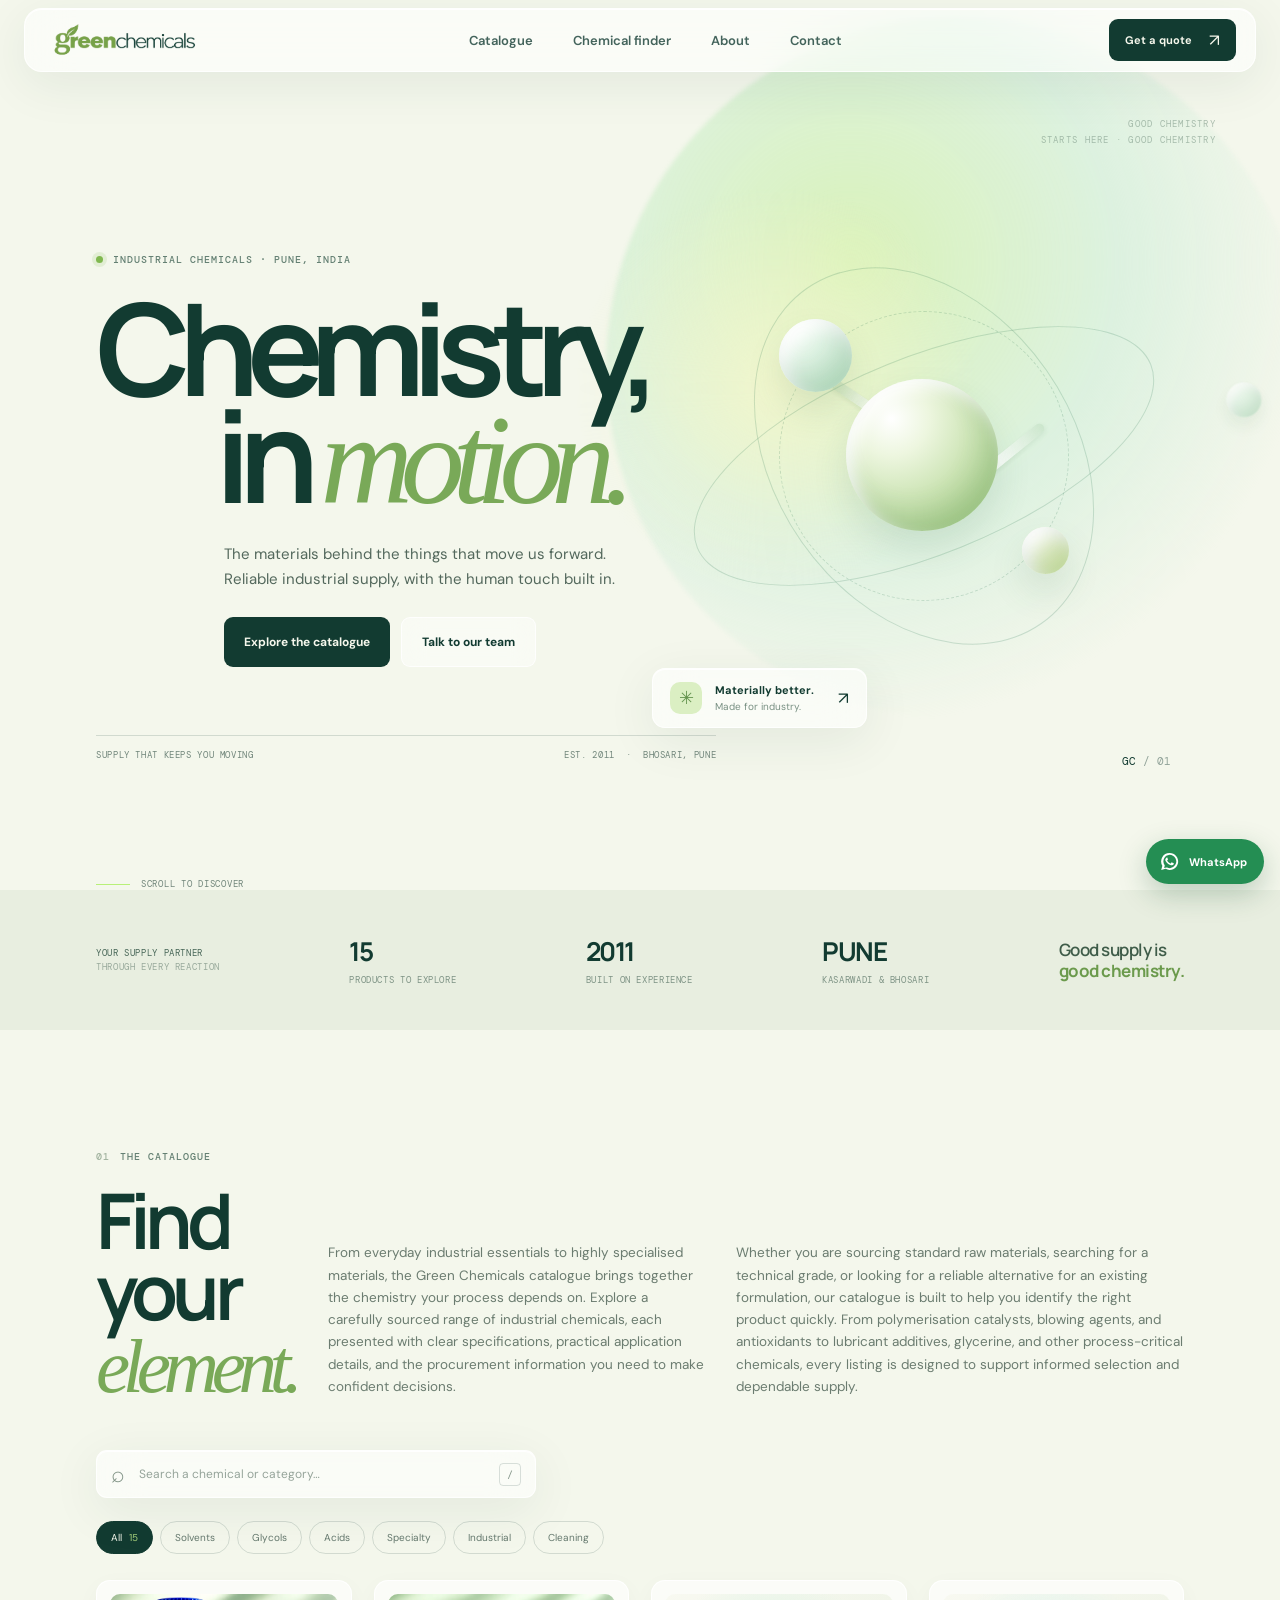
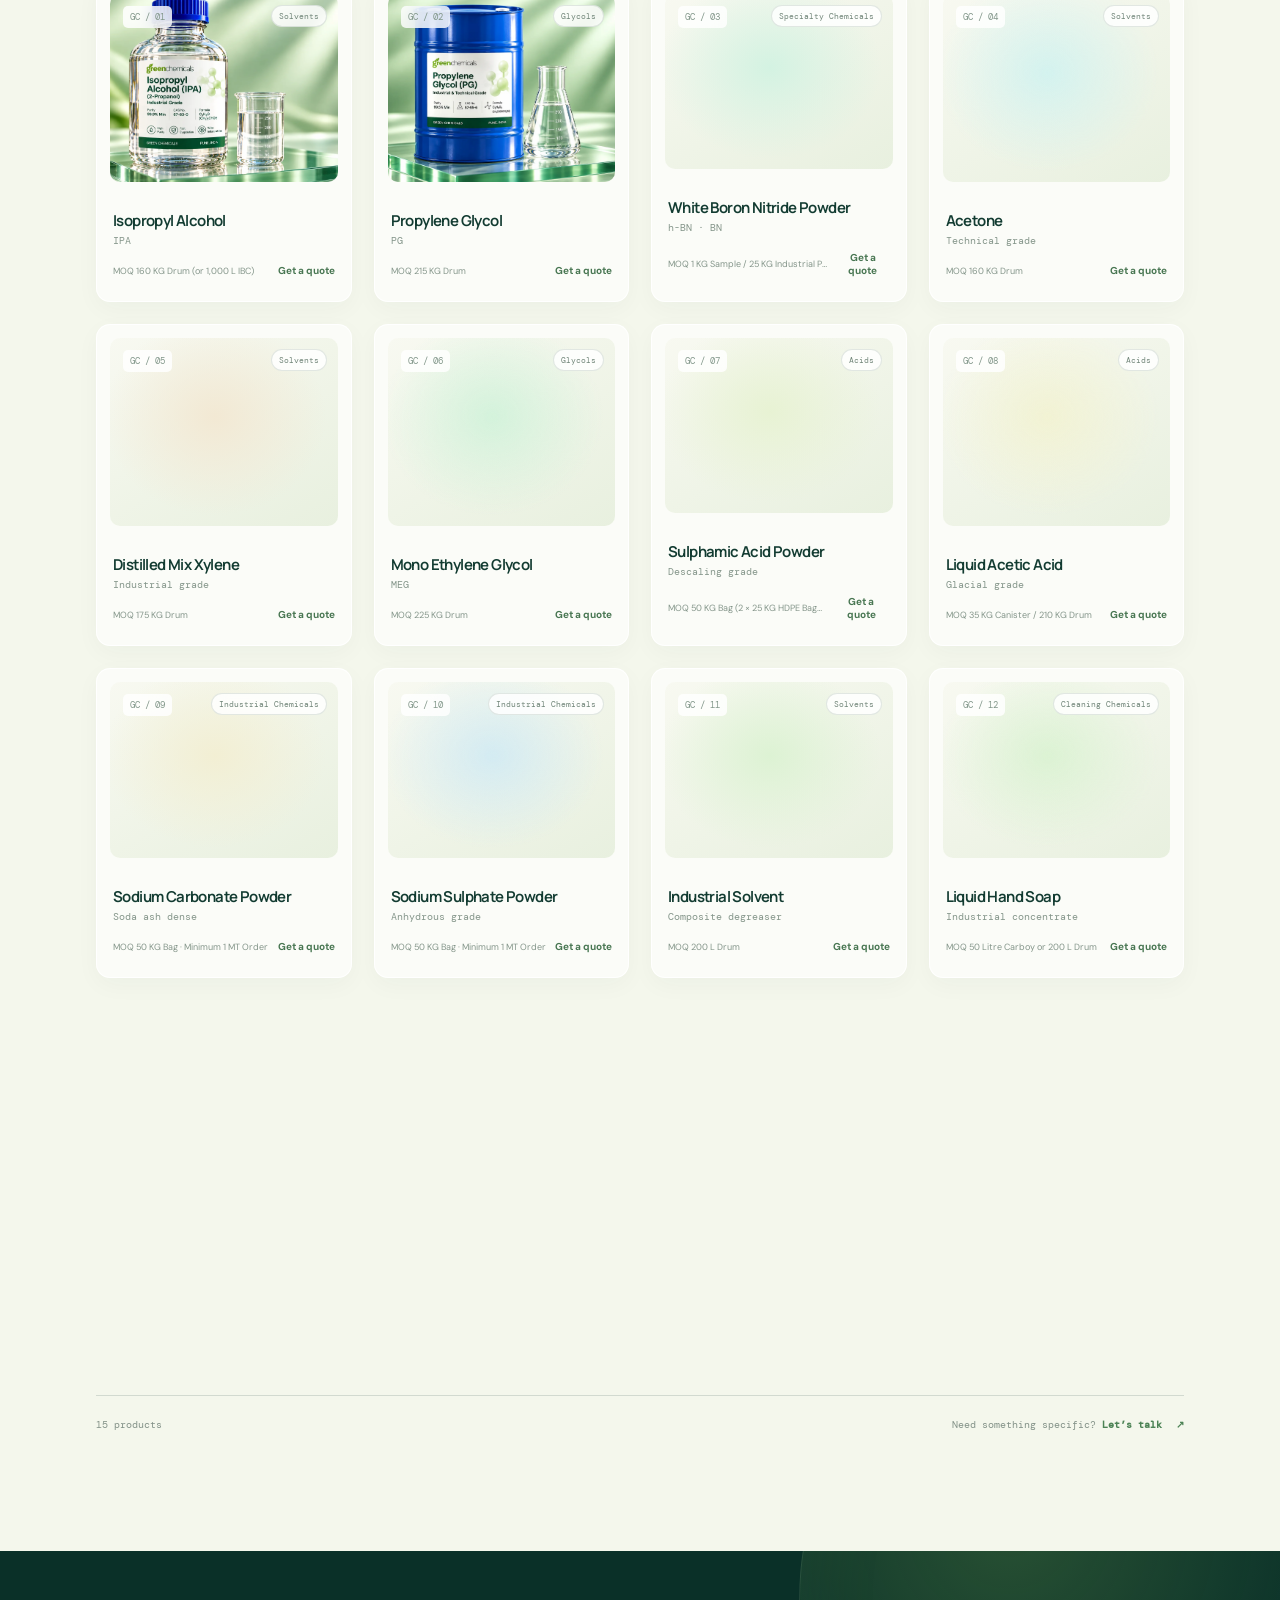
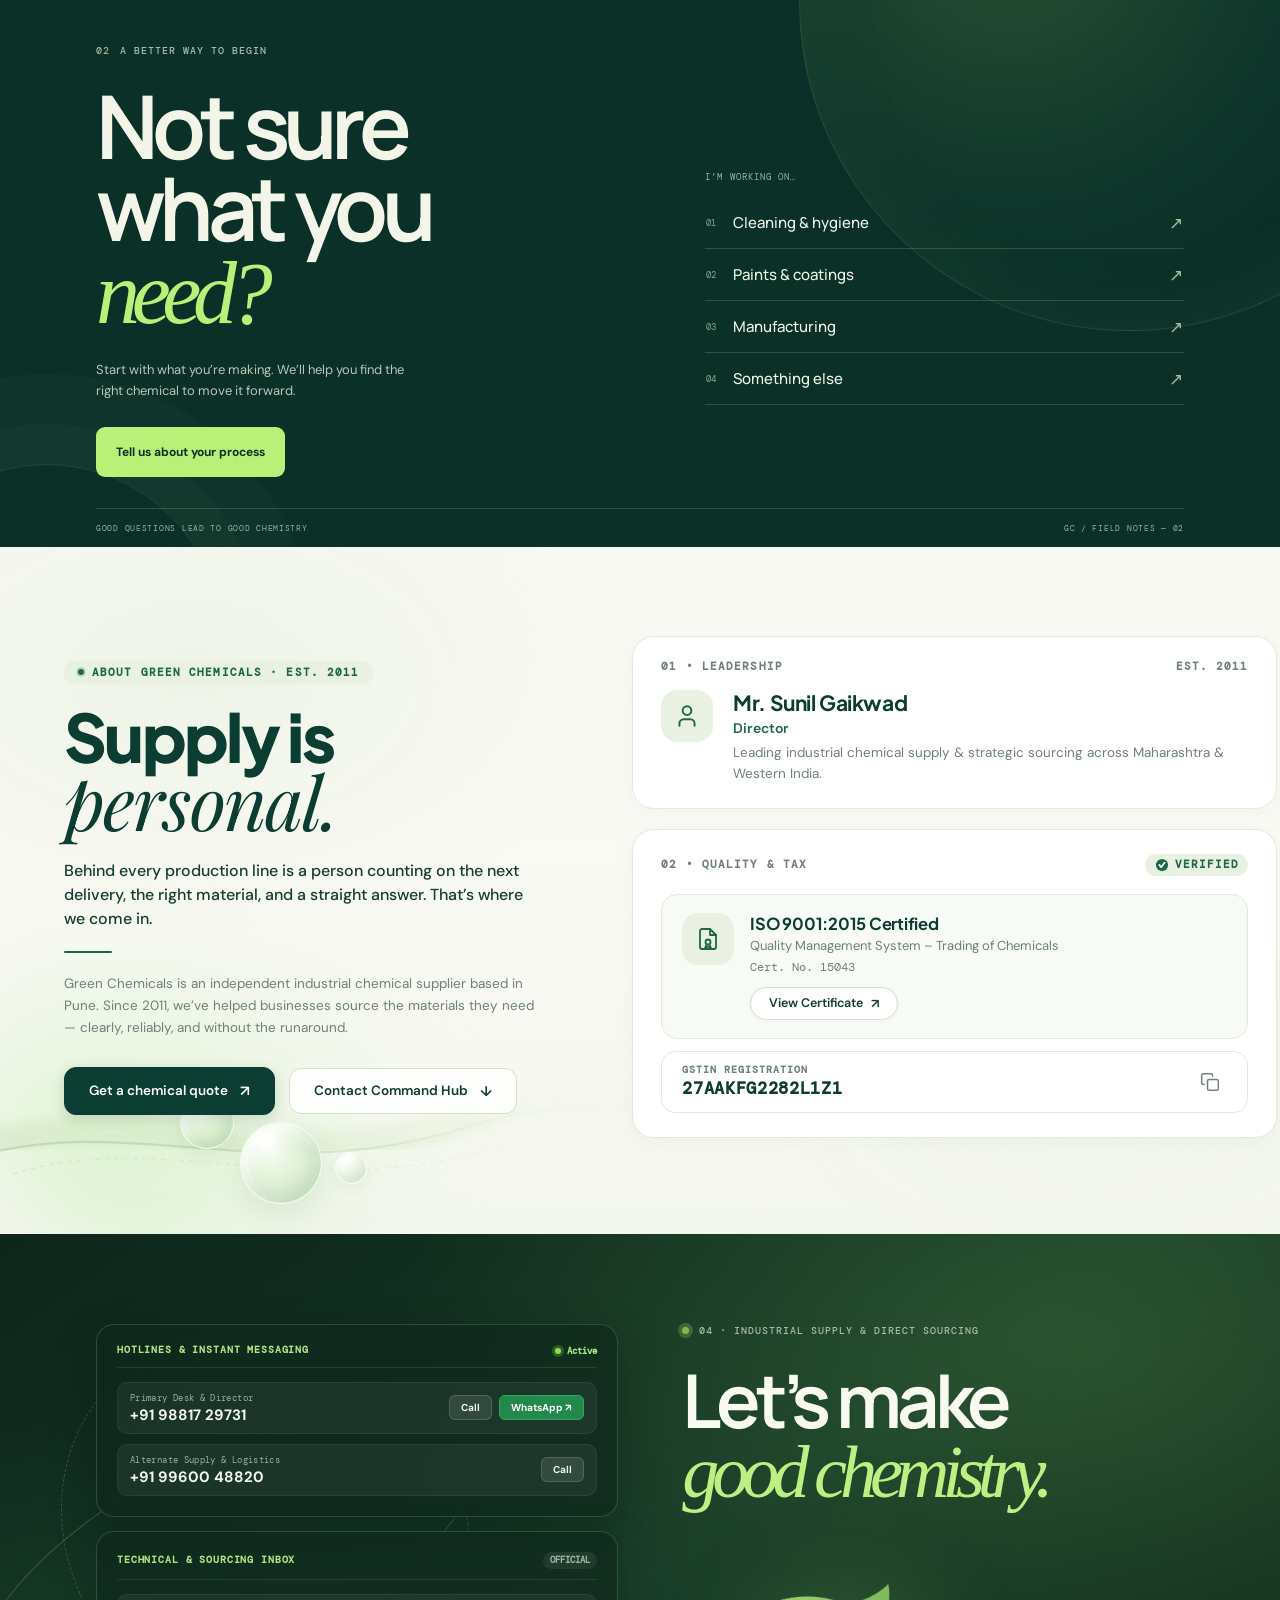
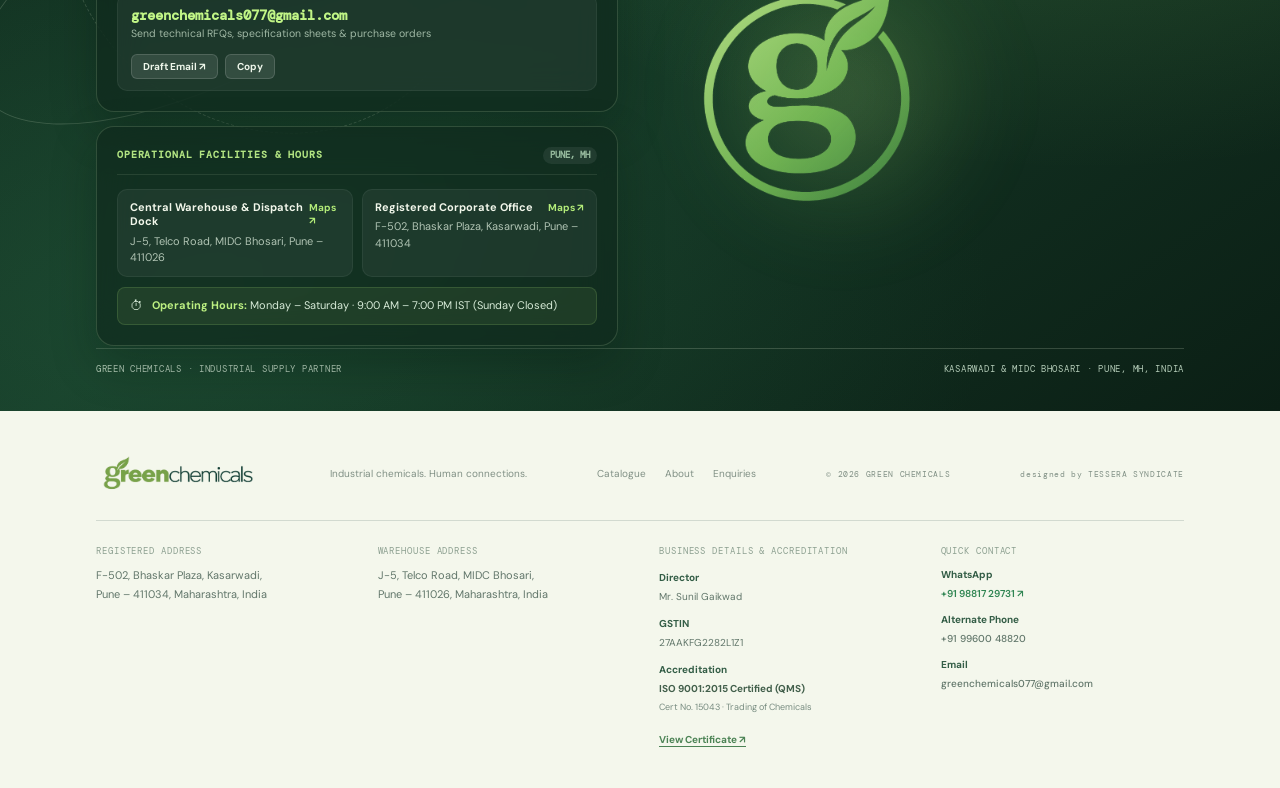
==== commit 00dc1d93: "Update index.html" ====
--- a/index.html
+++ b/index.html
@@ -51,7 +51,7 @@
         <div class="hero-actions"><a class="button button-dark" href="#catalogue">Explore the catalogue
           </a><button class="button button-glass" data-quote>Talk to our team </button>
         </div>
-        <div class="hero-foot"><span>SUPPLY THAT KEEPS YOU MOVING</span><span>EST. 2014&nbsp; · &nbsp;BHOSARI,
+        <div class="hero-foot"><span>SUPPLY THAT KEEPS YOU MOVING</span><span>EST. 2011&nbsp; · &nbsp;BHOSARI,
             PUNE</span></div>
       </div>
       <div class="hero-art" aria-label="Abstract molecular artwork">
@@ -74,7 +74,7 @@
     <section class="trust-strip" id="promise">
       <div class="trust-label">YOUR SUPPLY PARTNER<br><span>THROUGH EVERY REACTION</span></div>
       <div class="trust-stat"><strong>15</strong><small>PRODUCTS TO EXPLORE</small></div>
-      <div class="trust-stat"><strong>2014</strong><small>BUILT ON EXPERIENCE</small></div>
+      <div class="trust-stat"><strong>2011</strong><small>BUILT ON EXPERIENCE</small></div>
       <div class="trust-stat"><strong>PUNE</strong><small>KASARWADI &amp; BHOSARI</small></div>
       <div class="trust-note">Good supply is<br><span>good chemistry.</span></div>
     </section>
@@ -85,7 +85,8 @@
           <p class="eyebrow"><span>01</span> THE CATALOGUE</p>
           <h2>Find your<br><em>element.</em></h2>
         </div>
-        <p class="section-aside">From everyday essentials to specialist materials, find the chemistry your process calls for. Explore our carefully sourced industrial chemicals with clear product specifications and practical procurement details. Our team helps you identify the right materials for your application, with reliable sourcing support for your business.</p>
+        <p class="section-aside">From everyday industrial essentials to highly specialised materials, the Green Chemicals catalogue brings together the chemistry your process depends on. Explore a carefully sourced range of industrial chemicals, each presented with clear specifications, practical application details, and the procurement information you need to make confident decisions.</p>
+        <p class="section-aside">Whether you are sourcing standard raw materials, searching for a technical grade, or looking for a reliable alternative for an existing formulation, our catalogue is built to help you identify the right product quickly. From polymerisation catalysts, blowing agents, and antioxidants to lubricant additives, glycerine, and other process-critical chemicals, every listing is designed to support informed selection and dependable supply.</p>
       </div>
       <div class="catalogue-tools reveal"><label class="search-box glass"><span>⌕</span><input id="product-search"
             type="search" placeholder="Search a chemical or category…" aria-label="Search products" autocomplete="off"><kbd>/</kbd></label>
@@ -132,7 +133,7 @@
       <!-- Lower-Left Ambient Decorative Artwork with Photorealistic Flask, Leaves and Waves -->
       <div class="about-ambient-decor" aria-hidden="true">
         <div class="ambient-glow-mesh"></div>
-        <img src="assets/about-flask-decor.jpg" alt="" class="about-flask-img" loading="lazy">
+       <!--  <img src="assets/about-flask-decor.jpg" alt="" class="about-flask-img" loading="lazy">-->
         <svg class="ambient-curves-svg" viewBox="0 0 1000 360" fill="none" xmlns="http://www.w3.org/2000/svg">
           <defs>
             <linearGradient id="waveRefGrad1" x1="0%" y1="100%" x2="100%" y2="0%">
@@ -166,7 +167,7 @@
           <div class="about-hero-content reveal">
             <div class="about-eyebrow-pill">
               <span class="eyebrow-dot"></span>
-              <span>ABOUT GREEN CHEMICALS · EST. 2014</span>
+              <span>ABOUT GREEN CHEMICALS · EST. 2011</span>
             </div>
 
             <h2 id="about-intro-heading" class="about-headline">
@@ -181,7 +182,7 @@
             <div class="about-divider" aria-hidden="true"></div>
 
             <p class="about-secondary">
-              Green Chemicals is an independent industrial chemical supplier based in Pune. Since 2014, we’ve helped businesses source the materials they need — clearly, reliably, and without the runaround.
+              Green Chemicals is an independent industrial chemical supplier based in Pune. Since 2011, we’ve helped businesses source the materials they need — clearly, reliably, and without the runaround.
             </p>
 
             <div class="about-cta-row">
@@ -203,7 +204,7 @@
           <article class="about-card about-card-leader reveal" aria-labelledby="leader-name-heading">
             <div class="card-top-row">
               <span class="card-step-label">01 • LEADERSHIP</span>
-              <span class="card-meta-text">EST. 2014</span>
+              <span class="card-meta-text">EST. 2011</span>
             </div>
             <div class="leader-content-row">
               <div class="icon-squircle" aria-hidden="true">
@@ -389,7 +390,7 @@
           src="assets/green-chemicals-logo.png" alt="Green Chemicals"></a><span class="footer-line">Industrial
         chemicals. Human connections.</span>
       <div class="footer-links"><a href="#catalogue">Catalogue</a><a href="#about">About</a><a
-          href="#contact">Enquiries</a></div><span class="copyright">© 2026 GREEN CHEMICALS</span>
+          href="#contact">Enquiries</a></div><span class="copyright">© 2026 GREEN CHEMICALS</span><span class="copyright">designed by TESSERA SYNDICATE</span>
     </div>
     <div class="footer-details">
       <div class="footer-address-column"><span class="footer-label">REGISTERED ADDRESS</span>
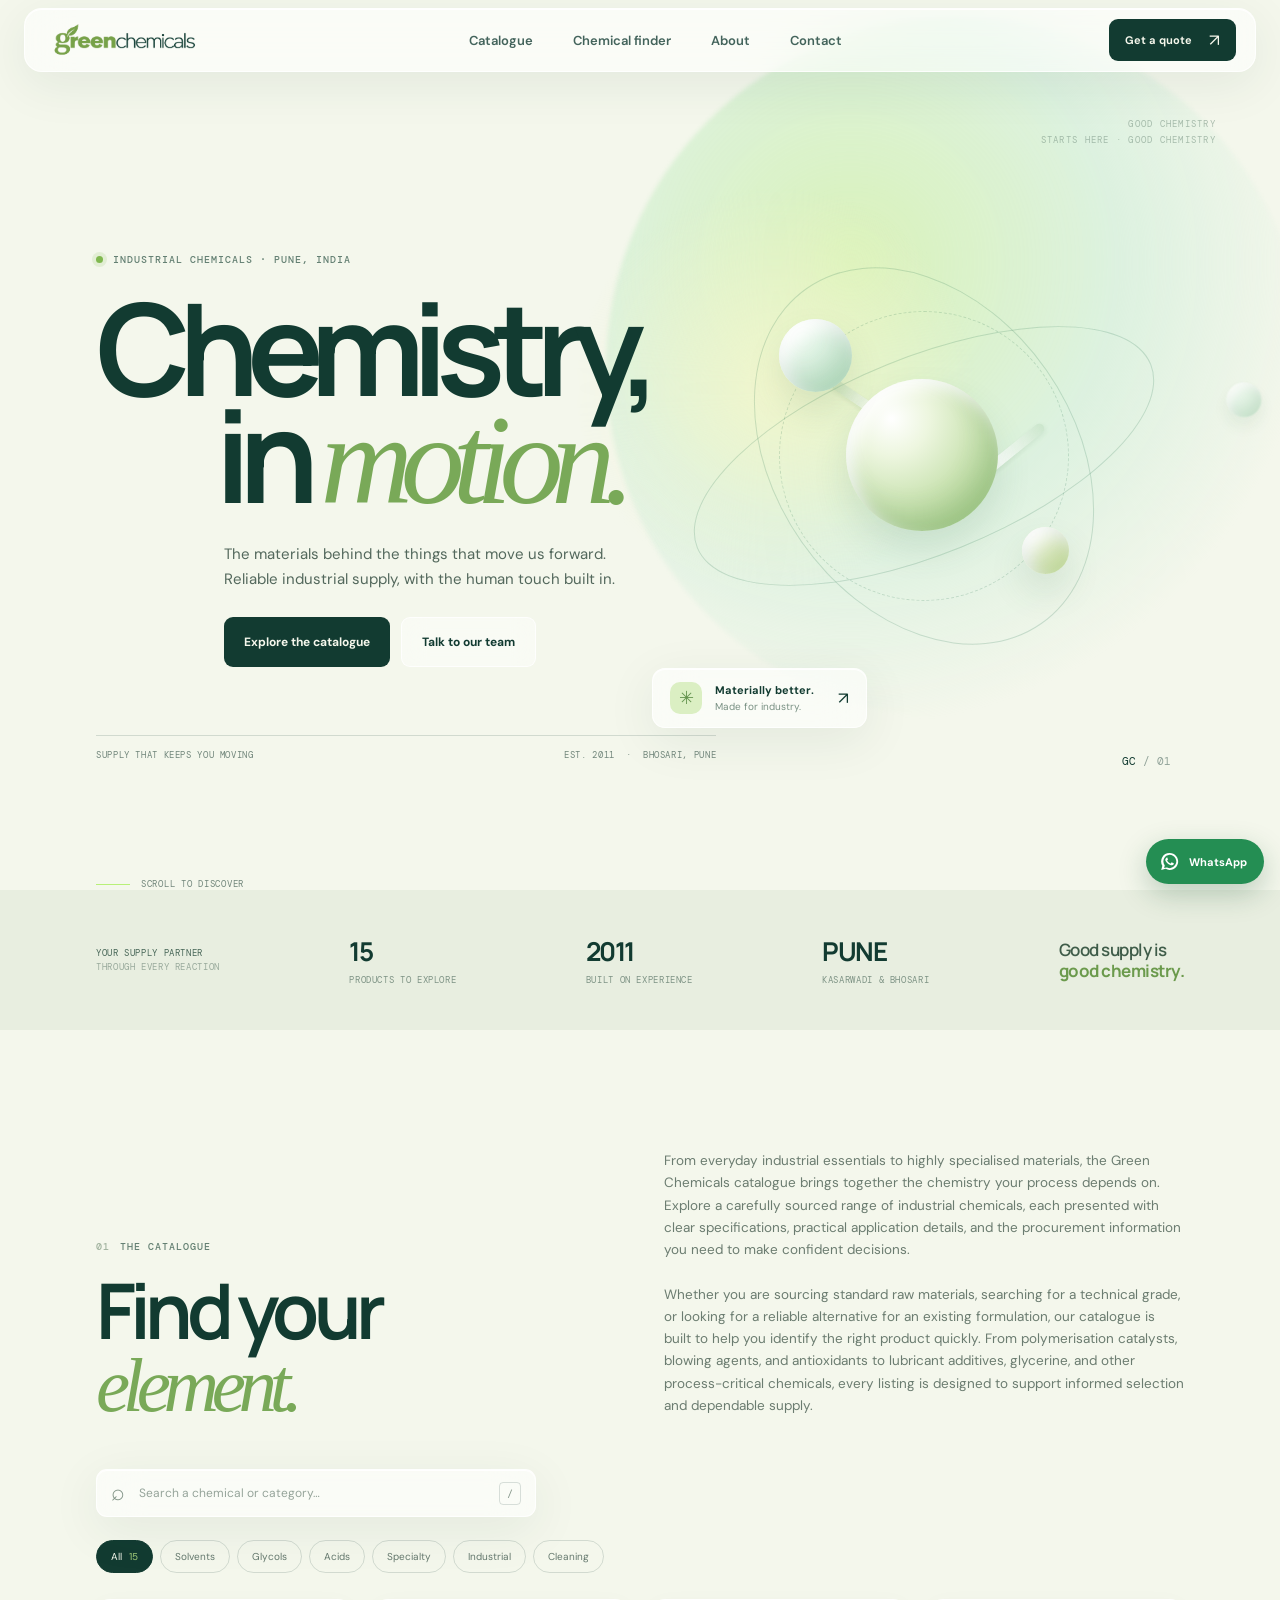
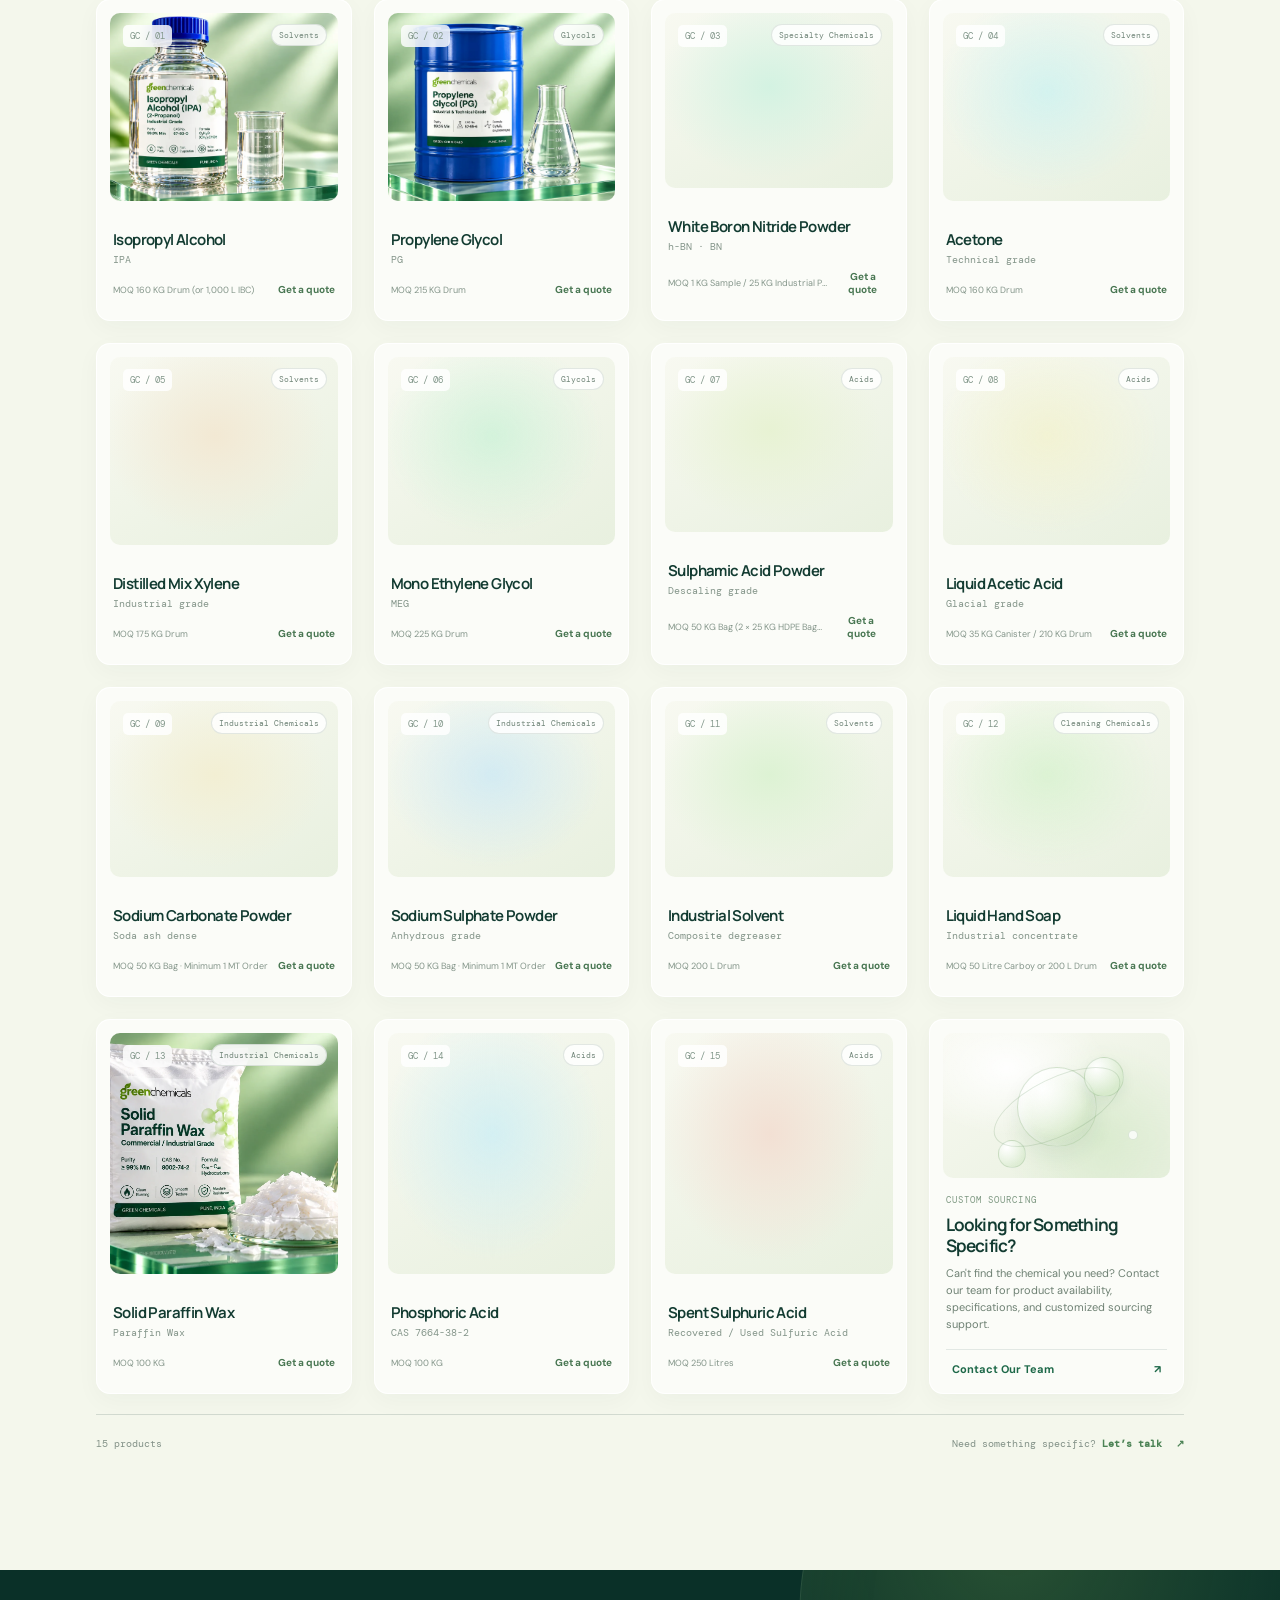
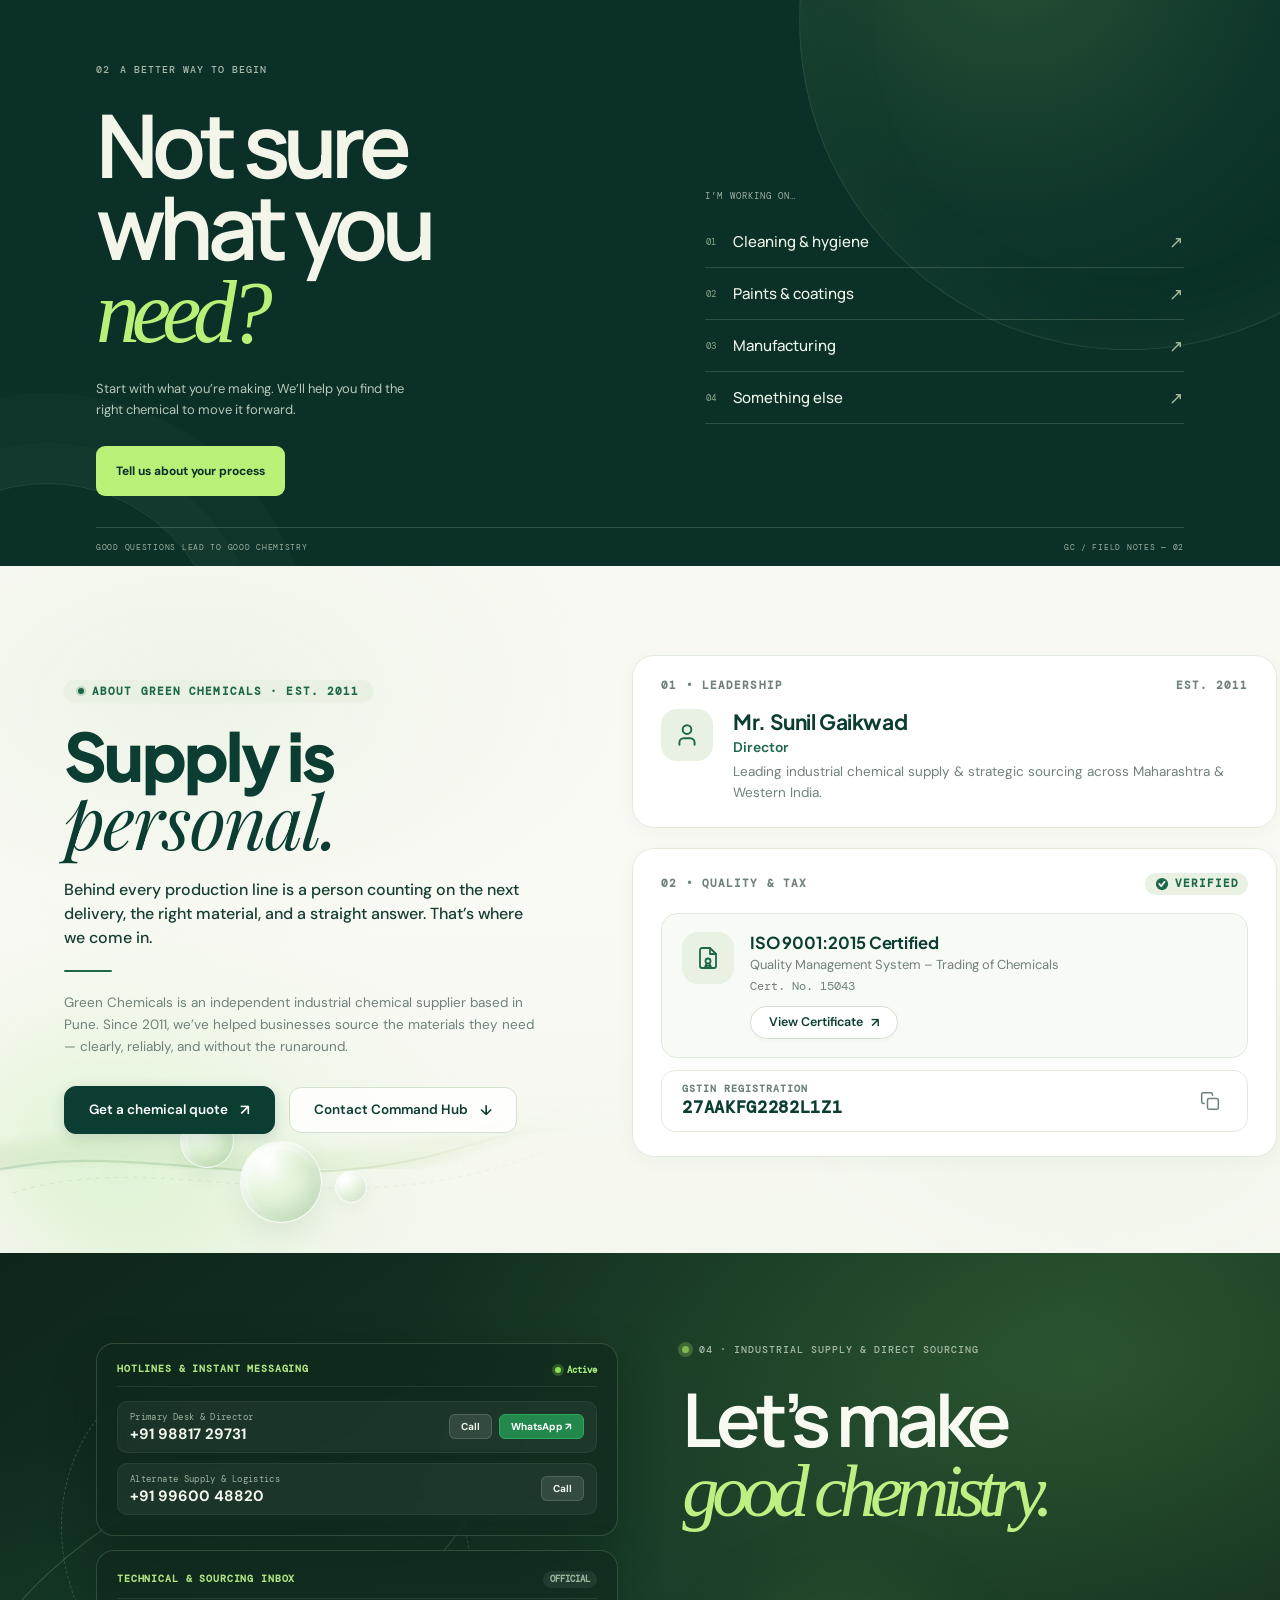
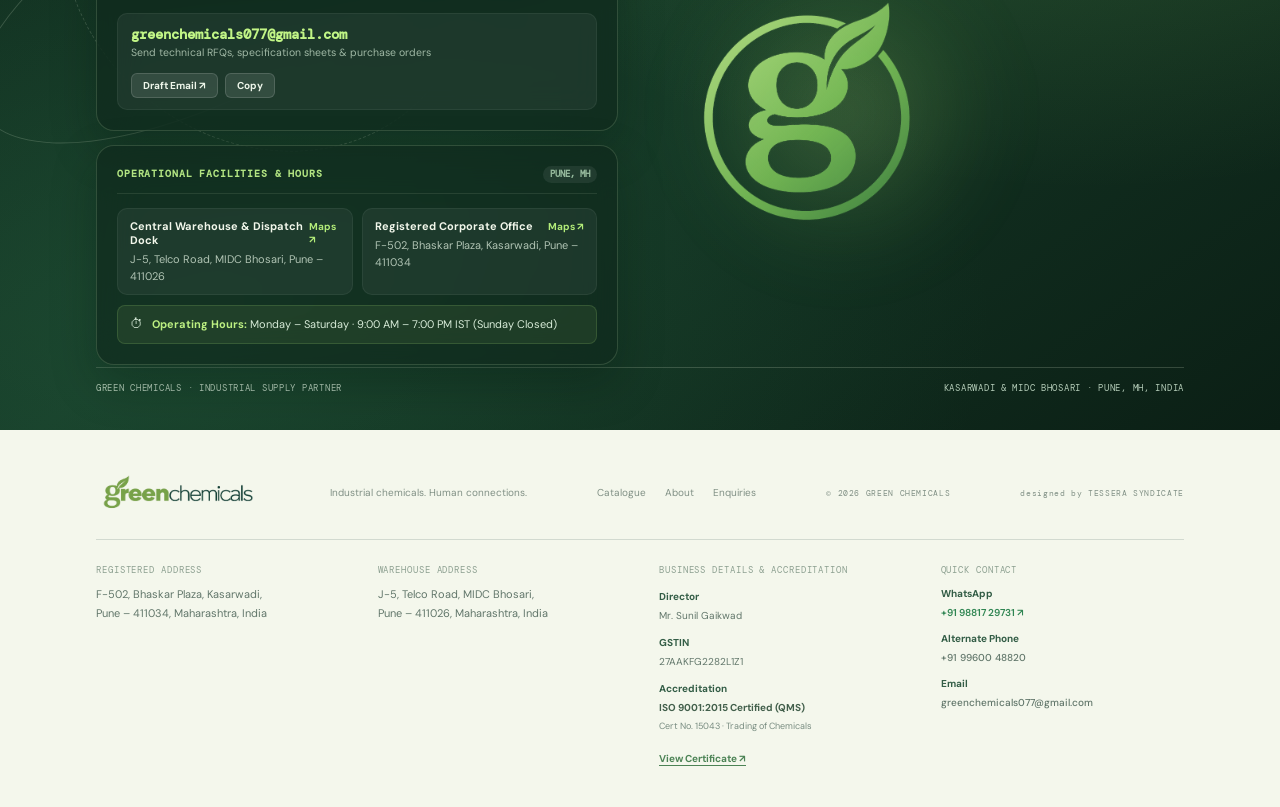
==== commit ea7a28ec: "Update index.html" ====
--- a/index.html
+++ b/index.html
@@ -85,8 +85,10 @@
           <p class="eyebrow"><span>01</span> THE CATALOGUE</p>
           <h2>Find your<br><em>element.</em></h2>
         </div>
-        <p class="section-aside">From everyday industrial essentials to highly specialised materials, the Green Chemicals catalogue brings together the chemistry your process depends on. Explore a carefully sourced range of industrial chemicals, each presented with clear specifications, practical application details, and the procurement information you need to make confident decisions.</p>
-        <p class="section-aside">Whether you are sourcing standard raw materials, searching for a technical grade, or looking for a reliable alternative for an existing formulation, our catalogue is built to help you identify the right product quickly. From polymerisation catalysts, blowing agents, and antioxidants to lubricant additives, glycerine, and other process-critical chemicals, every listing is designed to support informed selection and dependable supply.</p>
+        <p class="section-aside">From everyday industrial essentials to highly specialised materials, the Green Chemicals catalogue brings together the chemistry your process depends on. Explore a carefully sourced range of industrial chemicals, each presented with clear specifications, practical application details, and the procurement information you need to make confident decisions.
+      </br></br> Whether you are sourcing standard raw materials, searching for a technical grade, or looking for a reliable alternative for an existing formulation, our catalogue is built to help you identify the right product quickly. From polymerisation catalysts, blowing agents, and antioxidants to lubricant additives, glycerine, and other process-critical chemicals, every listing is designed to support informed selection and dependable supply.
+        </p>
+        
       </div>
       <div class="catalogue-tools reveal"><label class="search-box glass"><span>⌕</span><input id="product-search"
             type="search" placeholder="Search a chemical or category…" aria-label="Search products" autocomplete="off"><kbd>/</kbd></label>
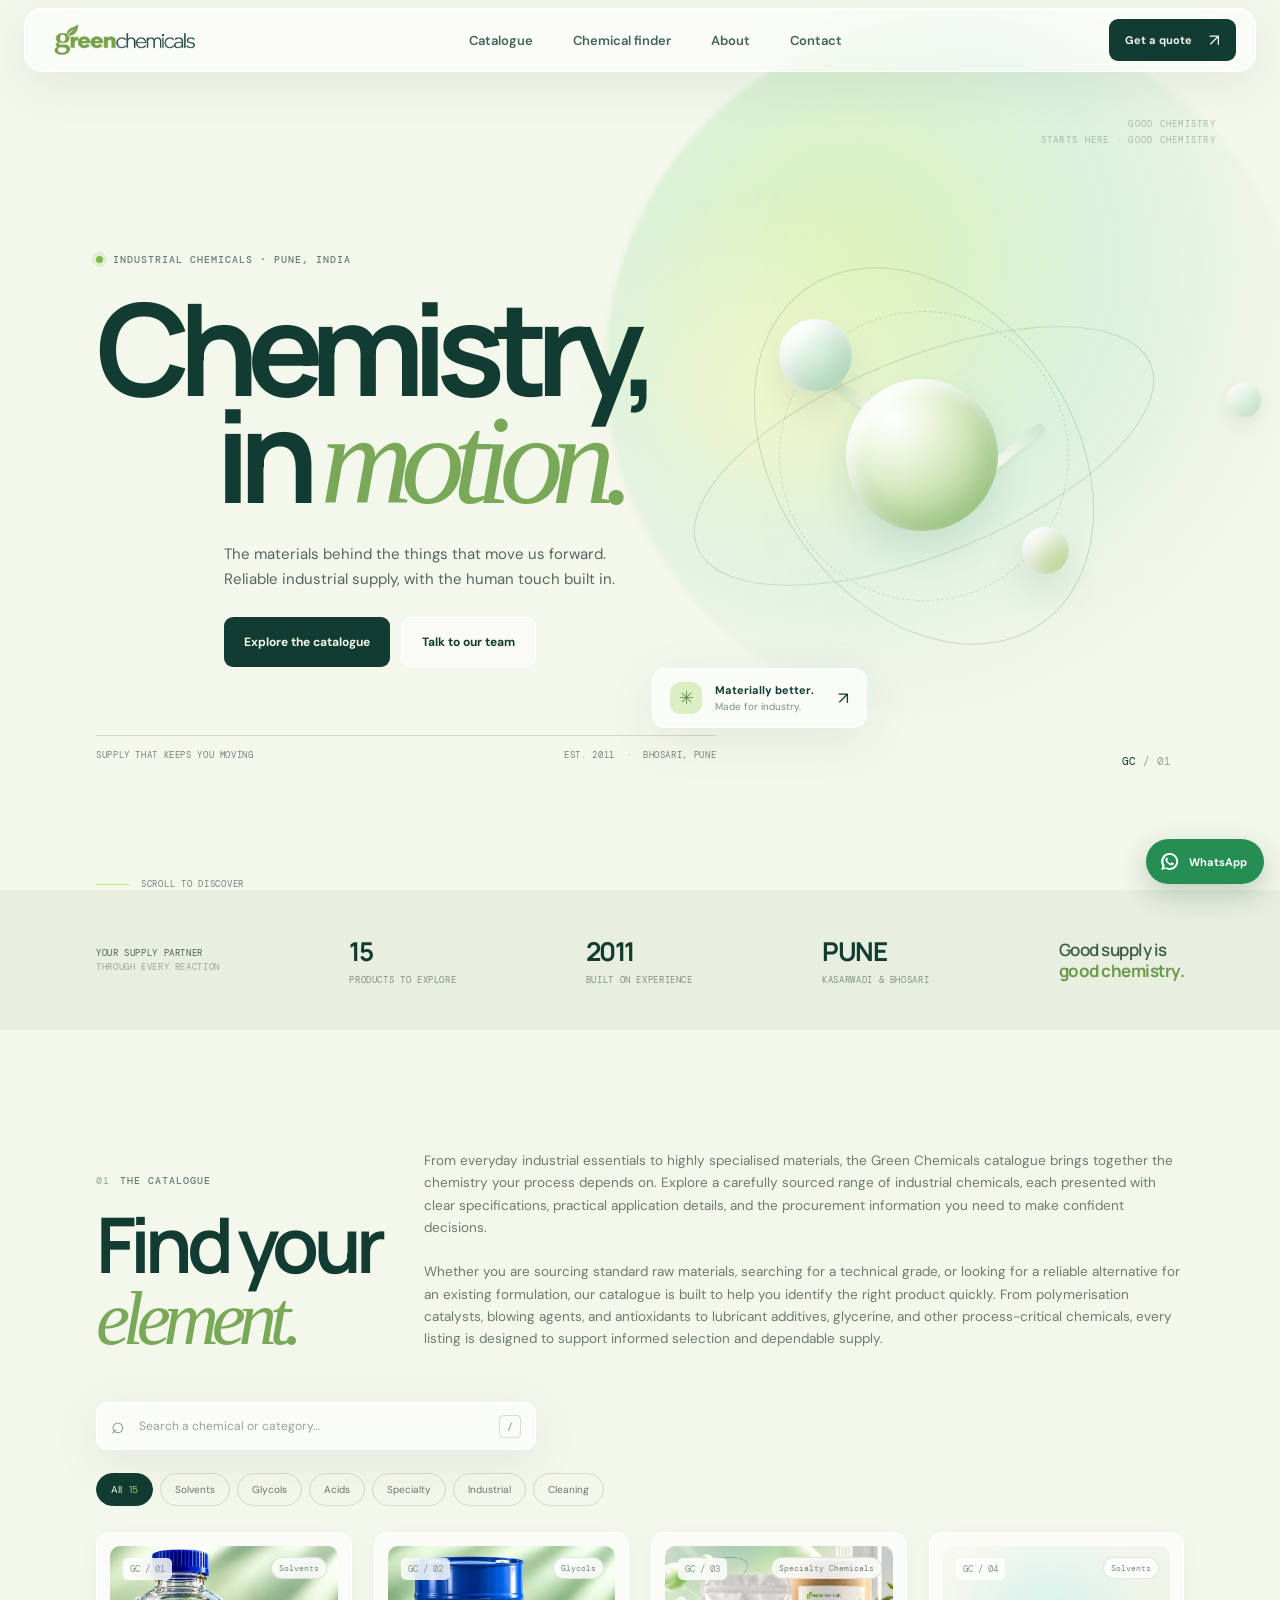
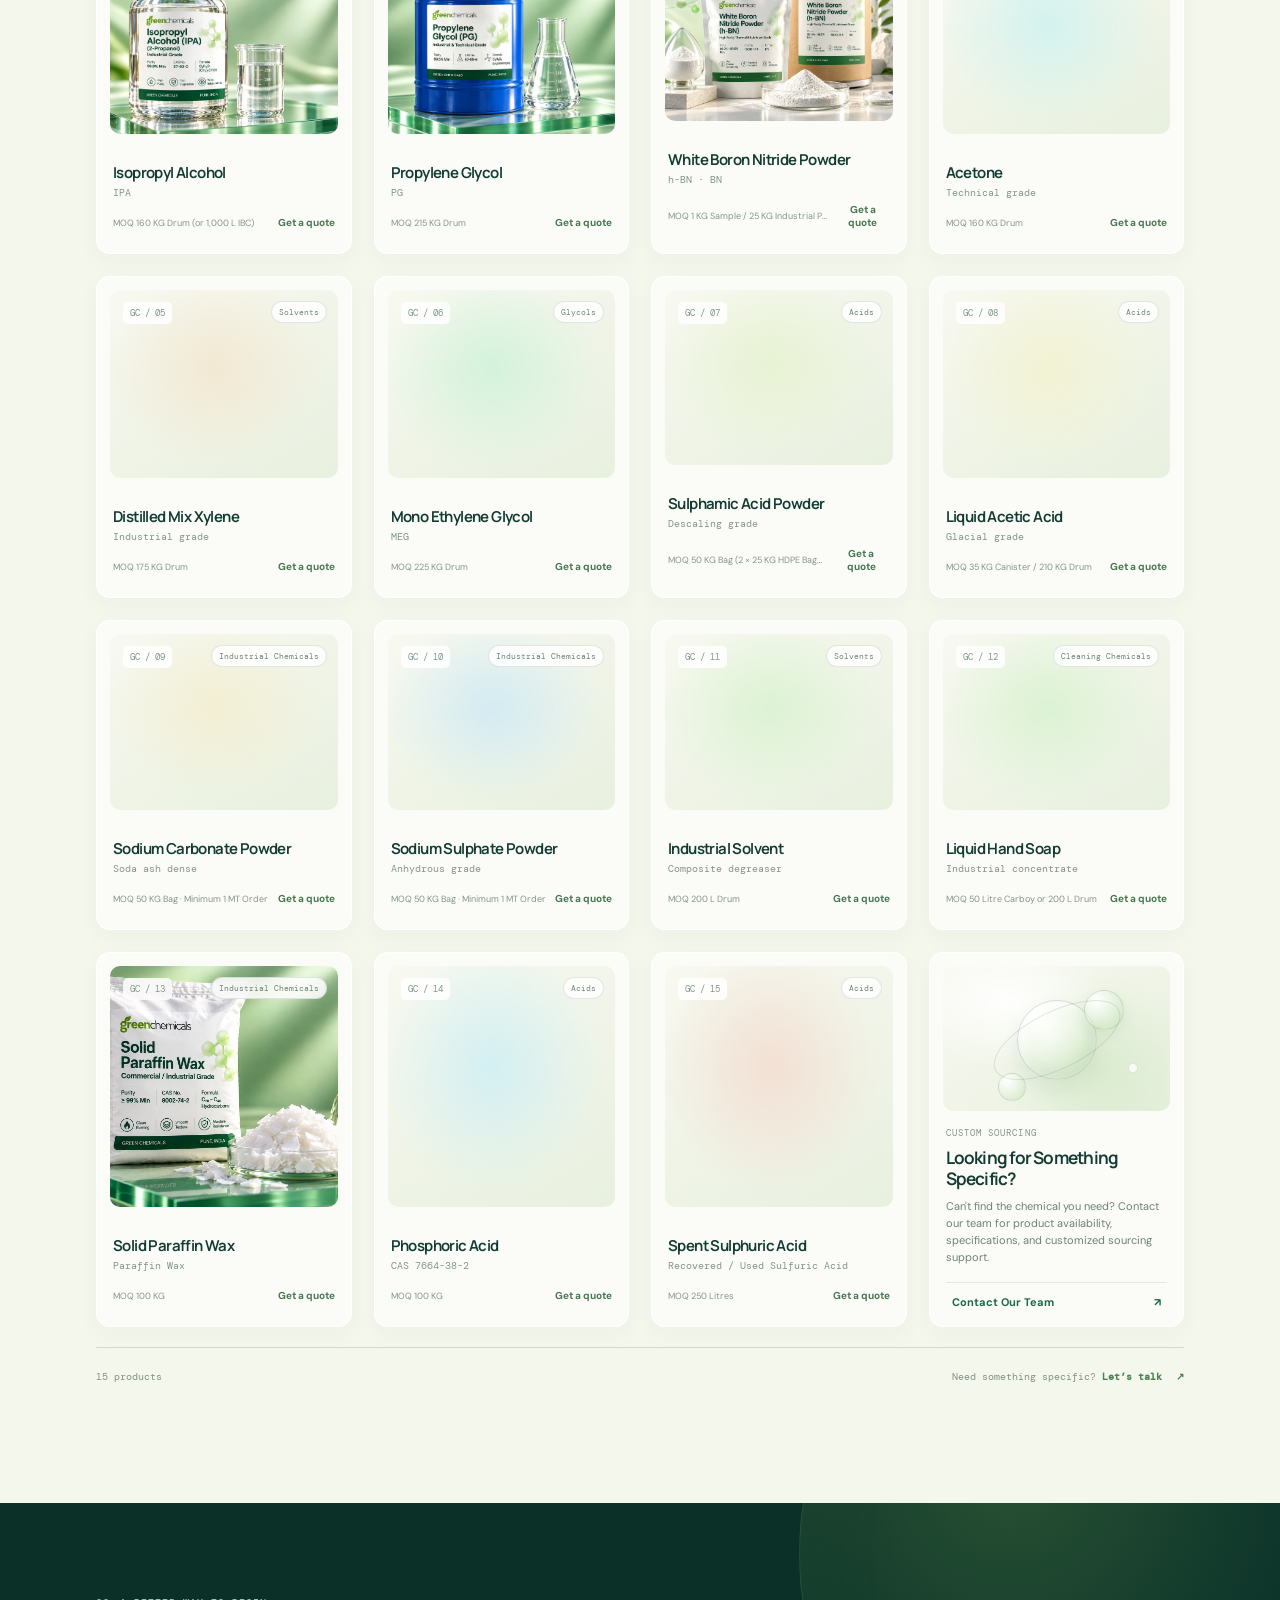
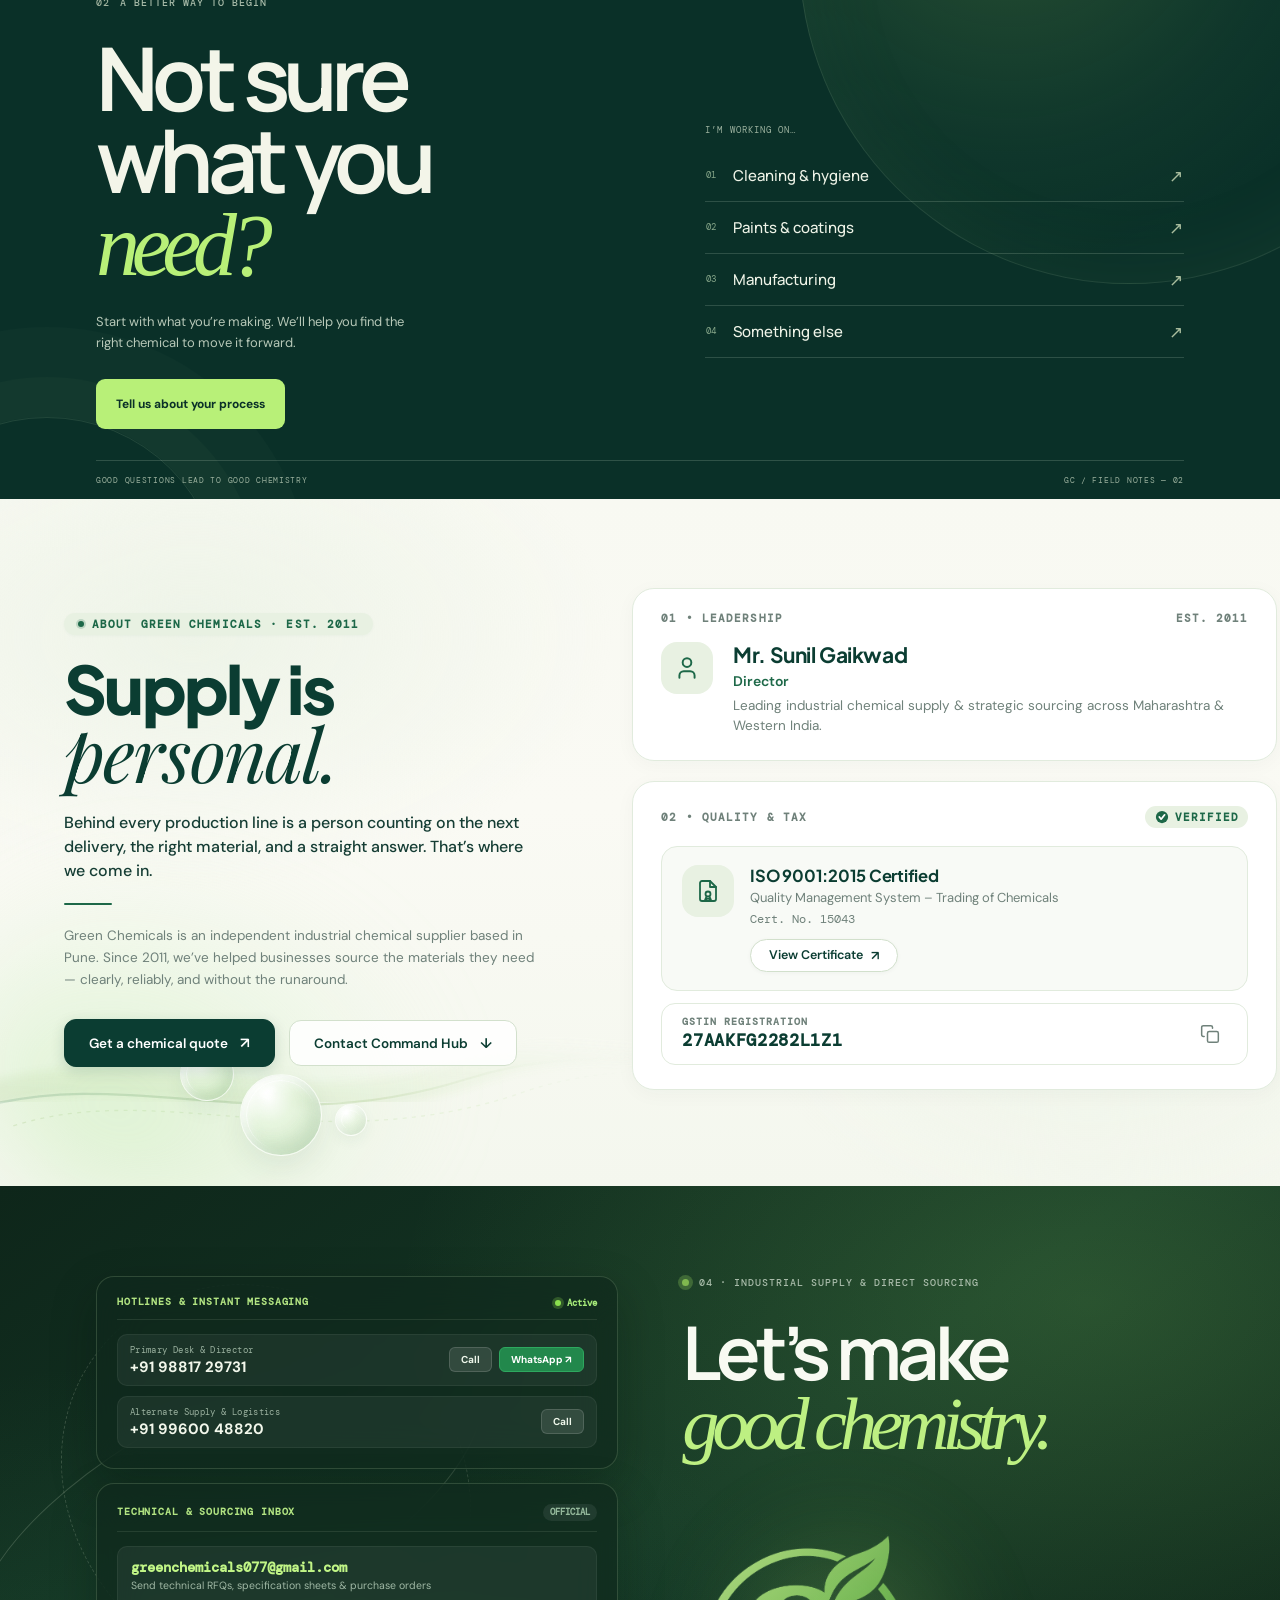
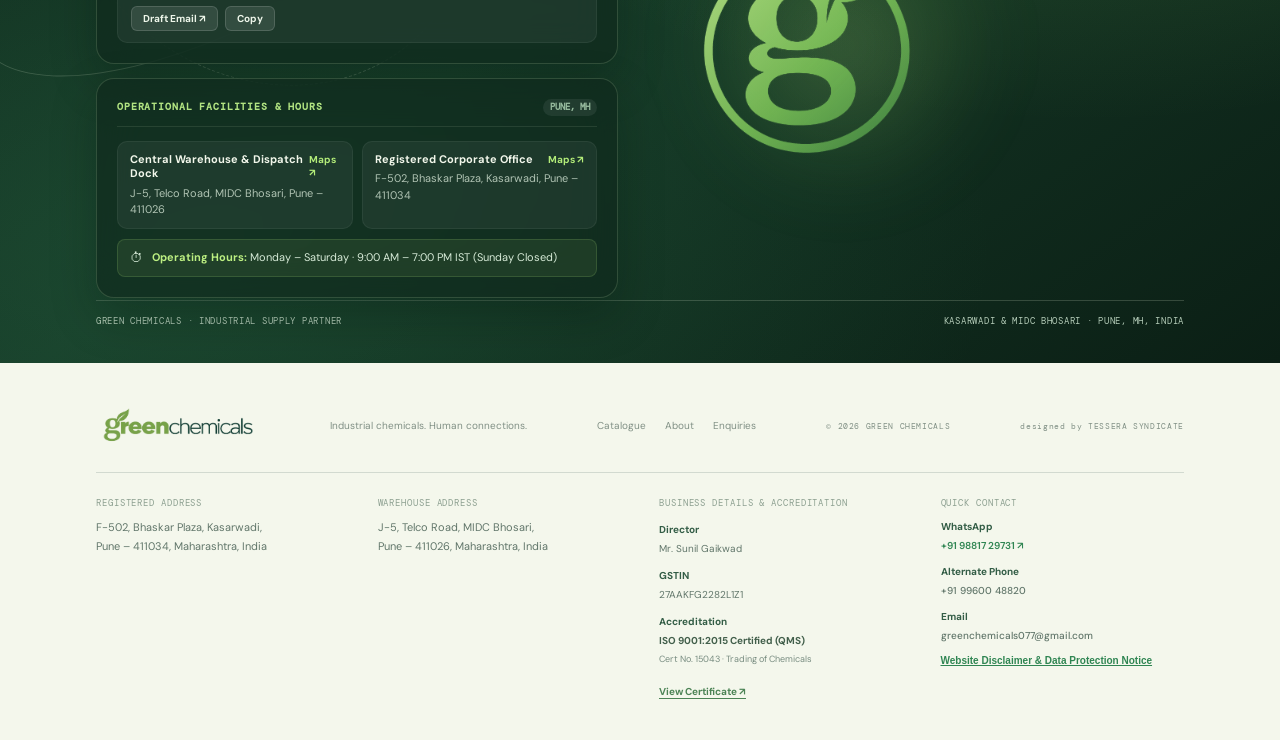
==== commit b7ae4c5d: "Update index.html Green Chemicals - Website Disclaimer Popup update" ====
--- a/index.html
+++ b/index.html
@@ -23,6 +23,125 @@
   <link rel="stylesheet" href="style.css?v=mobile-fixes-20261024" />
   <script src="products.js?v=product-photos-20261021" defer></script>
   <script src="script.js?v=mobile-fixes-20261024" defer></script>
+
+  <style>
+    /* Link Styling (Place this in your website footer) */
+    .gc-disclaimer-link {
+      color: #2b4d1c;
+      text-decoration: underline;
+      font-family: Arial, sans-serif;
+      font-size: 14px;
+      font-weight: 600;
+      cursor: pointer;
+    }
+    .gc-disclaimer-link:hover {
+      color: #7ac143;
+    }
+
+    /* Modal Backdrop */
+    .gc-modal-overlay {
+      display: none;
+      position: fixed;
+      inset: 0;
+      background: rgba(0, 0, 0, 0.6);
+      z-index: 9999;
+      align-items: center;
+      justify-content: center;
+      padding: 16px;
+      font-family: Arial, sans-serif;
+    }
+    .gc-modal-overlay.active {
+      display: flex;
+    }
+
+    /* Modal Box */
+    .gc-modal-box {
+      background: #ffffff;
+      width: 100%;
+      max-width: 720px;
+      max-height: 85vh;
+      border-radius: 10px;
+      border-top: 6px solid #7ac143;
+      box-shadow: 0 10px 30px rgba(0, 0, 0, 0.25);
+      display: flex;
+      flex-direction: column;
+      overflow: hidden;
+    }
+
+    /* Header */
+    .gc-modal-header {
+      padding: 16px 24px;
+      background: #f4f9f0;
+      border-bottom: 1px solid #d9e8ce;
+      display: flex;
+      align-items: center;
+      justify-content: space-between;
+    }
+    .gc-modal-header h2 {
+      margin: 0;
+      font-size: 18px;
+      color: #2b4d1c;
+    }
+    .gc-close-btn {
+      background: none;
+      border: none;
+      font-size: 26px;
+      line-height: 1;
+      color: #334d23;
+      cursor: pointer;
+      padding: 0 4px;
+    }
+    .gc-close-btn:hover {
+      color: #7ac143;
+    }
+
+    /* Scrollable Content */
+    .gc-modal-body {
+      padding: 20px 24px;
+      overflow-y: auto;
+      color: #333333;
+      font-size: 14px;
+      line-height: 1.6;
+    }
+    .gc-modal-body h3 {
+      color: #2b4d1c;
+      font-size: 15px;
+      margin-top: 18px;
+      margin-bottom: 6px;
+    }
+    .gc-modal-body p {
+      margin: 0 0 10px;
+    }
+    .gc-modal-body ul {
+      margin: 0 0 12px;
+      padding-left: 20px;
+    }
+    .gc-modal-body li {
+      margin-bottom: 6px;
+    }
+
+    /* Footer */
+    .gc-modal-footer {
+      padding: 12px 24px;
+      background: #f9fbf7;
+      border-top: 1px solid #e5efe0;
+      text-align: right;
+    }
+    .gc-action-close {
+      background: #2b4d1c;
+      color: #ffffff;
+      border: none;
+      padding: 8px 20px;
+      border-radius: 5px;
+      font-size: 14px;
+      font-weight: 600;
+      cursor: pointer;
+    }
+    .gc-action-close:hover {
+      background: #7ac143;
+    }
+  </style>
+  
 </head>
 
 <body>
@@ -411,6 +530,9 @@
           <p><b>WhatsApp</b><a href="https://wa.me/919881729731" target="_blank" rel="noopener noreferrer">+91 98817 29731 ↗</a></p>
           <p><b>Alternate Phone</b><a href="tel:+919960048820">+91 99600 48820</a></p>
           <p><b>Email</b><a href="mailto:greenchemicals077@gmail.com">greenchemicals077@gmail.com</a></p>
+          <a href="#disclaimer" class="gc-disclaimer-link" onclick="openGcDisclaimer(event)">
+                  Website Disclaimer &amp; Data Protection Notice
+          </a>
         </div>
       </div>
     </div>
@@ -485,6 +607,83 @@
     </div>
   </dialog>
   <div class="cert-backdrop dialog-backdrop" hidden></div>
+
+  <!-- Green Chemicals - Website Disclaimer Popup Modal -->
+  <div id="gcDisclaimerModal" class="gc-modal-overlay" role="dialog" aria-modal="true" aria-labelledby="gcModalTitle">
+    <div class="gc-modal-box">
+      <div class="gc-modal-header">
+        <h2 id="gcModalTitle">Website Disclaimer &amp; Data Protection Notice</h2>
+        <button type="button" class="gc-close-btn" aria-label="Close" onclick="closeGcDisclaimer()">&times;</button>
+      </div>
+
+      <div class="gc-modal-body">
+        <p><strong>Effective Date:</strong> November 13, 2026 &nbsp;|&nbsp; <strong>Website:</strong> https://www.greenchemicals.in/[cite: 10]</p>
+
+        <h3>1. General Information &amp; Accuracy</h3>
+        <p>The information provided by <strong>Green Chemicals</strong> ("we," "us," or "our") on <strong>greenchemicals.in</strong> is for general informational and commercial inquiry purposes only[cite: 2, 10]. As an independent industrial chemical supplier based in Pune since 2011, we strive to keep product descriptions, chemical specifications, and Safety Data Sheets (SDS) accurate and up to date, though we make no express or implied warranties regarding completeness or reliability[cite: 2, 10].</p>
+
+        <h3>2. Industrial Chemical Handling &amp; Professional Advice</h3>
+        <p>Content on this site does not constitute technical, safety, or regulatory engineering advice. Buyers and end-users are solely responsible for:</p>
+        <ul>
+          <li>Conducting independent laboratory testing and verifying suitability prior to bulk procurement or industrial application.</li>
+          <li>Complying with local, state, and central statutory norms governing storage, transport, and disposal of chemicals.</li>
+          <li>Referring to official Certificates of Analysis (COA) and Safety Data Sheets (SDS) issued upon physical dispatch from our Central Warehouse[cite: 2].</li>
+        </ul>
+
+        <h3>3. External Links &amp; Intellectual Property</h3>
+        <p>Third-party links (such as ISO certification portals or logistics partners) are not monitored or endorsed by us[cite: 10]. All brand assets, including the <strong>greenchemicals.in</strong> logo, domain, text, and graphics, are the proprietary property of <strong>Green Chemicals</strong>[cite: 1, 2].</p>
+
+        <h3>4. Data Protection &amp; Privacy Compliance (DPDP Act, 2023)</h3>
+        <p>In accordance with India's <strong>Digital Personal Data Protection Act, 2023 (DPDP Act)</strong>, <strong>Green Chemicals</strong> acts as the <strong>Data Fiduciary</strong> for personal data shared through this website:</p>
+        <ul>
+          <li><strong>Information Collected:</strong> Name, company name, designation, email, phone number, GSTIN, and billing/shipping addresses submitted via inquiries or orders.</li>
+          <li><strong>Purpose &amp; Consent:</strong> Processed strictly with your consent to respond to inquiries, issue quotations, fulfill orders, generate GST invoices, and manage dispatch logistics.</li>
+          <li><strong>Security &amp; Sharing:</strong> Protected via reasonable technical and organizational safeguards. We never sell your data; it is shared only with authorized logistics partners or statutory authorities where required by law.</li>
+          <li><strong>Your Rights:</strong> As a Data Principal, you may request access, correction, erasure (subject to statutory retention rules), or withdraw consent at any time.</li>
+        </ul>
+
+        <h3>5. Governing Law &amp; Contact Details</h3>
+        <p>Governed by the laws of India with exclusive jurisdiction in the competent courts of <strong>Pune, Maharashtra</strong>.</p>
+        <ul>
+          <li><strong>Entity &amp; Representative:</strong> Green Chemicals (GSTIN: 27AAKFG2282L1Z1) &mdash; Mr. Sunil Gaikwad (Director)[cite: 2]</li>
+          <li><strong>Registered Corporate Office:</strong> F-502, Bhaskar Plaza, Kasarwadi, Pune &ndash; 411034[cite: 2]</li>
+          <li><strong>Central Warehouse:</strong> J-5, Telco Road, MIDC Bhosari, Pune &ndash; 411026[cite: 2, 10]</li>
+          <li><strong>Contact:</strong> greenchemicals077@gmail.com | +91 98817 29731 / +91 99600 48820[cite: 1, 2]</li>
+        </ul>
+      </div>
+
+      <div class="gc-modal-footer">
+        <button type="button" class="gc-action-close" onclick="closeGcDisclaimer()">Close</button>
+      </div>
+    </div>
+  </div>
+
+  <script>
+    const gcModal = document.getElementById('gcDisclaimerModal');
+
+    function openGcDisclaimer(e) {
+      if (e) e.preventDefault();
+      gcModal.classList.add('active');
+      document.body.style.overflow = 'hidden';
+    }
+
+    function closeGcDisclaimer() {
+      gcModal.classList.remove('active');
+      document.body.style.overflow = '';
+    }
+
+    // Close when clicking outside the modal box
+    gcModal.addEventListener('click', function (e) {
+      if (e.target === gcModal) closeGcDisclaimer();
+    });
+
+    // Close on Escape key press
+    document.addEventListener('keydown', function (e) {
+      if (e.key === 'Escape' && gcModal.classList.contains('active')) {
+        closeGcDisclaimer();
+      }
+    });
+  </script>
 </body>
 
 </html>
--- a/style.css
+++ b/style.css
@@ -3,7 +3,7 @@
 .site-header{position:fixed;z-index:100;top:14px;left:50%;transform:translateX(-50%);width:min(1320px,calc(100% - 48px));height:64px;border-radius:18px;padding:0 19px 0 22px;display:flex;align-items:center;justify-content:space-between;transition:top .35s var(--ease),background .35s}.site-header.scrolled{top:8px;background:rgba(248,250,241,.86)}.brand{display:inline-flex;align-items:center;gap:10px;font:800 16px var(--display);letter-spacing:-.8px}.brand-light{font-weight:500;opacity:.62}.brand-mark{width:23px;height:25px;display:flex;align-items:center;gap:2px;transform:skew(-14deg)}.brand-mark i{display:block;width:5px;border-radius:5px;background:#87bd59}.brand-mark i:nth-child(1){height:13px;margin-top:8px}.brand-mark i:nth-child(2){height:22px}.brand-mark i:nth-child(3){height:16px;margin-top:5px}.main-nav{display:flex;gap:8px;align-items:center;font-size:13px;font-weight:600}.main-nav a{opacity:.8;color:#153d34;padding:7px 16px;border-radius:999px;transition:all .2s var(--ease);text-decoration:none}.main-nav a:hover{opacity:1;color:#0b3d32;background:rgba(232,241,226,.45)}.main-nav a.active{opacity:1;background:#e8f1e2;color:#1d6848;font-weight:700}.button{border:0;display:inline-flex;align-items:center;justify-content:center;gap:28px;min-height:50px;padding:0 20px;border-radius:9px;font-size:12px;font-weight:700;cursor:pointer;transition:transform .25s var(--ease),box-shadow .25s,background .25s}.button:hover{transform:translateY(-3px);box-shadow:0 12px 24px rgba(8,42,32,.17)}.button span{font-size:17px;font-weight:400}.button-dark{background:var(--ink);color:#f5f7ec}.button-dark:hover{background:#194d3e}.nav-cta{min-height:42px;padding:0 16px;gap:17px;font-size:11px}.button-glass{background:rgba(255,255,255,.45);border:1px solid rgba(255,255,255,.8);backdrop-filter:blur(12px)}.button-lime{background:var(--leaf);color:var(--ink-deep)}.button-lime:hover{background:#c9f590}.menu-toggle{display:none;background:none;border:0}
 .hero{position:relative;min-height:760px;height:min(890px,100svh);padding:150px max(calc((100vw - 1320px)/2),7.5vw) 56px;overflow:hidden;display:flex;align-items:center}.hero-copy{position:relative;z-index:4;width:57%;padding-bottom:24px}.eyebrow{font:500 10px var(--mono);letter-spacing:.1em;display:flex;align-items:center;gap:10px;margin:0 0 28px;color:#648073}.eyebrow>span:first-child:not(.status-dot){color:#a1b39f}.status-dot{display:inline-block;width:7px;height:7px;background:#80b84f;border-radius:50%;box-shadow:0 0 0 4px rgba(128,184,79,.15);animation:pulse 2s infinite}.hero h1{font:700 clamp(72px,10vw,146px)/.84 var(--display);letter-spacing:-.095em;margin:0 0 27px;position:relative;z-index:2}.hero h1 .headline-second{display:inline-block;margin-left:9.3vw}.hero h1 em,.section-heading h2 em,.finder h2 em,.quote-banner h2 em,.dialog-head h2 em{font-family:Georgia,serif;font-weight:400;letter-spacing:-.095em}.hero h1 em{color:#79a958}.hero-intro{font-size:15px;line-height:1.65;color:#53685c;max-width:350px;margin:0 0 26px 10vw}.hero-actions{display:flex;gap:11px;margin-left:10vw}.hero-foot{position:absolute;top:calc(100% + 44px);left:0;width:100%;display:flex;justify-content:space-between;border-top:1px solid var(--line);padding-top:13px;font:9px var(--mono);letter-spacing:.07em;color:#71867b}.hero-art{position:absolute;z-index:1;right:2.3%;top:8%;width:52%;height:90%;pointer-events:none}.hero-wash{position:absolute;border-radius:50%;filter:blur(2px);pointer-events:none}.wash-one{width:700px;height:700px;right:-2%;top:2%;background:radial-gradient(circle at 35% 35%,rgba(211,241,174,.82),rgba(202,237,214,.55) 42%,rgba(244,247,236,0) 72%)}.wash-two{width:420px;height:420px;right:23%;top:20%;background:radial-gradient(circle,rgba(246,247,205,.8),rgba(244,247,236,0) 68%);animation:breathe 7s ease-in-out infinite alternate}.orbit{position:absolute;border:1px solid rgba(36,110,74,.19);border-radius:50%;left:51%;top:48%;transform:translate(-50%,-50%) rotate(-22deg)}.orbit-a{width:490px;height:198px;animation:orbit 18s linear infinite}.orbit-b{width:410px;height:300px;transform:translate(-50%,-50%) rotate(55deg);animation:orbit 24s linear infinite reverse}.orbit-c{width:290px;height:290px;transform:translate(-50%,-50%);border-style:dashed;animation:orbit 40s linear infinite}.molecule{position:absolute;left:51%;top:48%;transform:translate(-50%,-50%);width:290px;height:290px}.atom{position:absolute;display:block;border-radius:50%;box-shadow:inset -12px -16px 28px rgba(36,92,54,.14),inset 8px 9px 16px rgba(255,255,255,.96),0 18px 35px rgba(56,110,67,.13);background:linear-gradient(135deg,rgba(255,255,255,.93),rgba(188,228,172,.61))}.atom-large{width:152px;height:152px;left:67px;top:68px;background:radial-gradient(circle at 30% 26%,#fff 0,#edf6df 24%,#a9d187 85%)}.atom-mid{width:73px;height:73px;left:0;top:8px;background:linear-gradient(140deg,#fff,#c9ebd1 80%)}.atom-small{width:47px;height:47px;right:0;bottom:27px;background:linear-gradient(135deg,#fff,#dbecad 82%)}.bond{position:absolute;height:10px;transform-origin:left center;border-radius:99px;background:linear-gradient(90deg,rgba(110,166,111,.24),rgba(255,255,255,.8),rgba(110,166,111,.15));box-shadow:0 2px 5px rgba(42,89,57,.08);z-index:-1}.bond-one{width:115px;left:53px;top:66px;transform:rotate(34deg)}.bond-two{width:112px;left:177px;top:180px;transform:rotate(-39deg)}.molecule-side{left:85%;top:29%;transform:scale(.48);opacity:.63;animation:float 8s ease-in-out infinite}.hero-glass-label{position:absolute;left:10%;bottom:18%;z-index:4;display:flex;align-items:center;gap:13px;padding:13px 17px;border-radius:13px;min-width:215px;animation:float 7s ease-in-out infinite}.label-icon{width:32px;height:32px;border-radius:10px;display:grid;place-items:center;background:#dbefc3;color:#64934e;font-size:18px}.hero-glass-label b,.hero-glass-label small{display:block}.hero-glass-label b{font-size:11px}.hero-glass-label small{font-size:10px;color:#799083;margin-top:3px}.label-arrow{margin-left:auto;font-size:17px}.hero-index{position:absolute;right:12%;bottom:13%;font:11px var(--mono)}.hero-index span{color:#91a399}.scroll-cue{position:absolute;z-index:3;bottom:0;left:7.5%;display:flex;align-items:center;gap:11px;font:9px var(--mono);letter-spacing:.08em;color:#71867b}.scroll-line{width:34px;height:1px;background:#78927f;position:relative;overflow:hidden}.scroll-line:after{content:'';position:absolute;inset:0;background:#b8f078;animation:slide 1.7s infinite}.hero-orbit-text{position:absolute;z-index:3;right:5%;top:13%;font:9px/1.8 var(--mono);letter-spacing:.14em;text-align:right;color:#7c9786;opacity:.6}
 .trust-strip{min-height:140px;background:#e8eee0;display:flex;align-items:center;justify-content:space-between;padding:24px max(calc((100vw - 1320px)/2),7.5vw);gap:30px;position:relative;z-index:4}.trust-label,.trust-stat small{font:9px/1.6 var(--mono);letter-spacing:.07em}.trust-label{color:#476657}.trust-label span{color:#99aa9c}.trust-stat{display:flex;flex-direction:column;gap:4px}.trust-stat strong{font:700 26px var(--display);letter-spacing:-1.5px}.trust-stat strong span{color:#83b55d}.trust-stat small{color:#7e9385}.trust-note{font:600 17px/1.25 var(--display);color:#3f5c49;letter-spacing:-.03em;transform:none}.trust-note span,.trust-note i{font-style:normal;color:#6b9a4c;font-weight:700}
-.section-pad{padding:120px max(calc((100vw - 1320px)/2),7.5vw)}.catalogue{position:relative}.section-heading{display:flex;align-items:flex-end;justify-content:space-between;gap:32px;margin-bottom:48px}.section-heading .eyebrow{margin-bottom:21px}.about-copy .eyebrow{margin:0 0 12px;font:700 14px/1.4 var(--body);letter-spacing:.015em;color:#617969}.section-heading .eyebrow span,.about-copy .eyebrow span,.finder .eyebrow span,.quote-banner .eyebrow span{color:#9bad9e}.section-heading h2,.finder h2,.quote-banner h2{font:650 clamp(50px,6vw,82px)/.93 var(--display);letter-spacing:-.075em;margin:0}.section-heading h2 em{color:#79a958}.section-aside{max-width:520px;color:#6b7c70;font-size:13.5px;line-height:1.65;margin:0 0 4px 0}.catalogue-tools{display:flex;flex-direction:column;gap:23px;margin-bottom:26px}.search-box{height:48px;max-width:440px;width:100%;border-radius:11px;display:flex;align-items:center;gap:12px;padding:0 14px;color:#829487}.search-box>span{font-size:23px;line-height:1}.search-box input{border:0;background:none;outline:none;flex:1;min-width:0;color:var(--ink);font-size:12px}.search-box input::placeholder{color:#95a49a}.search-box kbd{font:10px var(--mono);padding:4px 7px;border:1px solid var(--line);border-radius:4px}.filter-chips{display:flex;gap:7px;flex-wrap:wrap}.chip{border:1px solid var(--line);background:transparent;border-radius:99px;padding:9px 14px;font-size:10px;color:#65796e;cursor:pointer;transition:.2s}.chip:hover,.chip.active{background:var(--ink);color:#f4f7ec;border-color:var(--ink)}.chip span{color:#a6d17c;margin-left:4px}.product-grid{display:grid;grid-template-columns:repeat(4,1fr);gap:14px}.product-card{--hue:106;position:relative;min-height:310px;padding:15px 16px 16px;border-radius:14px;background:rgba(255,255,255,.62);border:1px solid rgba(255,255,255,.9);box-shadow:0 7px 25px rgba(36,65,48,.035);overflow:hidden;display:flex;flex-direction:column;transition:transform .45s var(--ease),box-shadow .4s,border-color .4s;isolation:isolate}.product-card:hover{transform:translateY(-7px) rotateX(1deg);box-shadow:0 22px 44px rgba(37,78,48,.13);border-color:rgba(146,192,119,.65)}.card-art{position:relative;flex:1;min-height:175px;margin:-2px -3px 12px;border-radius:10px;overflow:hidden;background:radial-gradient(ellipse at 46% 42%,hsl(var(--hue) 55% 89%),transparent 64%),linear-gradient(150deg,#f8f9f1,#e8f0df)}.card-art:before,.card-art:after{content:'';position:absolute;border:1px solid hsla(var(--hue),32%,52%,.21);border-radius:50%;left:50%;top:50%;transform:translate(-50%,-50%) rotate(-27deg)}.card-art:before{width:195px;height:78px}.card-art:after{width:150px;height:150px;transform:translate(-50%,-50%) rotate(24deg)}.art-orb{position:absolute;width:74px;height:74px;left:calc(50% - 37px);top:calc(50% - 37px);border-radius:50%;background:radial-gradient(circle at 34% 29%,#fff 1%,hsla(var(--hue),54%,83%,.94) 37%,hsla(var(--hue),39%,63%,.48) 100%);box-shadow:inset -9px -13px 20px rgba(40,80,51,.11),inset 7px 7px 14px rgba(255,255,255,.96),0 14px 25px hsla(var(--hue),35%,45%,.14);transition:transform .65s var(--ease)}.product-card:hover .art-orb{transform:scale(1.23) translateY(-5px)}.art-orb.orb-2{width:39px;height:39px;left:calc(50% + 28px);top:calc(50% - 52px);opacity:.72}.art-orb.orb-3{width:25px;height:25px;left:calc(50% - 51px);top:calc(50% + 31px);opacity:.65}.card-number{position:absolute;top:12px;left:13px;font:9px var(--mono);color:#82978a;z-index:2}.card-category{position:absolute;right:11px;top:11px;z-index:2;font:8px var(--mono);color:#708578;border:1px solid rgba(60,95,70,.14);background:rgba(255,255,255,.5);padding:5px 7px;border-radius:99px}.product-card h3{font:650 15px/1.2 var(--display);letter-spacing:-.04em;margin:0 0 4px}.product-card .product-alias{font:10px var(--mono);color:#84958a;margin-bottom:9px}.card-bottom{display:flex;justify-content:space-between;align-items:center}.card-supply{font-size:9px;color:#84958a}.card-quote{font-size:10px;color:#487652;font-weight:700;border:0;background:transparent;padding:8px 0 8px 8px;cursor:pointer}.card-quote span{font-size:14px;margin-left:6px}.empty-state{grid-column:1/-1;padding:60px;text-align:center;color:#738378}.catalogue-bottom{display:flex;justify-content:space-between;padding-top:22px;margin-top:20px;border-top:1px solid var(--line);font:10px var(--mono);color:#829187}.text-link{border:0;background:none;padding:0;color:#4c8355;font-weight:700;cursor:pointer}.text-link i{font-style:normal;margin-left:8px}
+.section-pad{padding:120px max(calc((100vw - 1320px)/2),7.5vw)}.catalogue{position:relative}.section-heading{display:flex;align-items:flex-end;justify-content:space-between;gap:32px;margin-bottom:48px}.section-heading .eyebrow{margin-bottom:21px}.about-copy .eyebrow{margin:0 0 12px;font:700 14px/1.4 var(--body);letter-spacing:.015em;color:#617969}.section-heading .eyebrow span,.about-copy .eyebrow span,.finder .eyebrow span,.quote-banner .eyebrow span{color:#9bad9e}.section-heading h2,.finder h2,.quote-banner h2{font:650 clamp(50px,6vw,82px)/.93 var(--display);letter-spacing:-.075em;margin:0}.section-heading h2 em{color:#79a958}.section-aside{max-width:760px;color:#6b7c70;font-size:13.5px;line-height:1.65;margin:0 0 4px 0}.catalogue-tools{display:flex;flex-direction:column;gap:23px;margin-bottom:26px}.search-box{height:48px;max-width:440px;width:100%;border-radius:11px;display:flex;align-items:center;gap:12px;padding:0 14px;color:#829487}.search-box>span{font-size:23px;line-height:1}.search-box input{border:0;background:none;outline:none;flex:1;min-width:0;color:var(--ink);font-size:12px}.search-box input::placeholder{color:#95a49a}.search-box kbd{font:10px var(--mono);padding:4px 7px;border:1px solid var(--line);border-radius:4px}.filter-chips{display:flex;gap:7px;flex-wrap:wrap}.chip{border:1px solid var(--line);background:transparent;border-radius:99px;padding:9px 14px;font-size:10px;color:#65796e;cursor:pointer;transition:.2s}.chip:hover,.chip.active{background:var(--ink);color:#f4f7ec;border-color:var(--ink)}.chip span{color:#a6d17c;margin-left:4px}.product-grid{display:grid;grid-template-columns:repeat(4,1fr);gap:14px}.product-card{--hue:106;position:relative;min-height:310px;padding:15px 16px 16px;border-radius:14px;background:rgba(255,255,255,.62);border:1px solid rgba(255,255,255,.9);box-shadow:0 7px 25px rgba(36,65,48,.035);overflow:hidden;display:flex;flex-direction:column;transition:transform .45s var(--ease),box-shadow .4s,border-color .4s;isolation:isolate}.product-card:hover{transform:translateY(-7px) rotateX(1deg);box-shadow:0 22px 44px rgba(37,78,48,.13);border-color:rgba(146,192,119,.65)}.card-art{position:relative;flex:1;min-height:175px;margin:-2px -3px 12px;border-radius:10px;overflow:hidden;background:radial-gradient(ellipse at 46% 42%,hsl(var(--hue) 55% 89%),transparent 64%),linear-gradient(150deg,#f8f9f1,#e8f0df)}.card-art:before,.card-art:after{content:'';position:absolute;border:1px solid hsla(var(--hue),32%,52%,.21);border-radius:50%;left:50%;top:50%;transform:translate(-50%,-50%) rotate(-27deg)}.card-art:before{width:195px;height:78px}.card-art:after{width:150px;height:150px;transform:translate(-50%,-50%) rotate(24deg)}.art-orb{position:absolute;width:74px;height:74px;left:calc(50% - 37px);top:calc(50% - 37px);border-radius:50%;background:radial-gradient(circle at 34% 29%,#fff 1%,hsla(var(--hue),54%,83%,.94) 37%,hsla(var(--hue),39%,63%,.48) 100%);box-shadow:inset -9px -13px 20px rgba(40,80,51,.11),inset 7px 7px 14px rgba(255,255,255,.96),0 14px 25px hsla(var(--hue),35%,45%,.14);transition:transform .65s var(--ease)}.product-card:hover .art-orb{transform:scale(1.23) translateY(-5px)}.art-orb.orb-2{width:39px;height:39px;left:calc(50% + 28px);top:calc(50% - 52px);opacity:.72}.art-orb.orb-3{width:25px;height:25px;left:calc(50% - 51px);top:calc(50% + 31px);opacity:.65}.card-number{position:absolute;top:12px;left:13px;font:9px var(--mono);color:#82978a;z-index:2}.card-category{position:absolute;right:11px;top:11px;z-index:2;font:8px var(--mono);color:#708578;border:1px solid rgba(60,95,70,.14);background:rgba(255,255,255,.5);padding:5px 7px;border-radius:99px}.product-card h3{font:650 15px/1.2 var(--display);letter-spacing:-.04em;margin:0 0 4px}.product-card .product-alias{font:10px var(--mono);color:#84958a;margin-bottom:9px}.card-bottom{display:flex;justify-content:space-between;align-items:center}.card-supply{font-size:9px;color:#84958a}.card-quote{font-size:10px;color:#487652;font-weight:700;border:0;background:transparent;padding:8px 0 8px 8px;cursor:pointer}.card-quote span{font-size:14px;margin-left:6px}.empty-state{grid-column:1/-1;padding:60px;text-align:center;color:#738378}.catalogue-bottom{display:flex;justify-content:space-between;padding-top:22px;margin-top:20px;border-top:1px solid var(--line);font:10px var(--mono);color:#829187}.text-link{border:0;background:none;padding:0;color:#4c8355;font-weight:700;cursor:pointer}.text-link i{font-style:normal;margin-left:8px}
 .finder{position:relative;overflow:hidden;background:var(--ink-deep);color:#f3f5e9;min-height:565px;padding-top:93px;padding-bottom:70px}.finder-content{position:relative;z-index:2}.eyebrow-light{color:#a8bba9}.finder-grid{display:grid;grid-template-columns:1fr 1fr;gap:12%;align-items:center}.finder h2{font-size:clamp(54px,7vw,88px)}.finder h2 em{color:var(--leaf)}.finder-lead{font-size:13px;line-height:1.65;color:#b7c8b8;max-width:315px;margin:24px 0 25px}.application-list{padding-top:15px}.mono-label{font:9px var(--mono);letter-spacing:.12em;color:#9bb19e;margin:0 0 14px}.application-list button{width:100%;display:flex;align-items:center;gap:17px;text-align:left;background:none;border:0;border-bottom:1px solid rgba(230,245,223,.16);color:#eff4e8;padding:14px 1px;font:500 15px var(--display);cursor:pointer;transition:padding .3s var(--ease),color .3s}.application-list button:hover{padding-left:11px;color:var(--leaf)}.application-list button span{font:9px var(--mono);color:#88a88b}.application-list button b{margin-left:auto;font-weight:400;font-size:17px;color:#a9bd9e}.finder-orb{position:absolute;border-radius:50%;pointer-events:none}.orb-a{width:660px;height:660px;right:-14%;top:-47%;background:radial-gradient(circle at 32% 38%,rgba(119,165,80,.28),rgba(82,136,83,.08) 45%,transparent 68%);border:1px solid rgba(190,221,175,.13);box-shadow:inset 0 0 90px rgba(158,201,126,.07)}.orb-b{width:350px;height:350px;left:-10%;bottom:-45%;border:1px solid rgba(190,221,175,.13);box-shadow:0 0 0 40px rgba(190,221,175,.025),0 0 0 90px rgba(190,221,175,.02)}.finder-bottom,.banner-footer{position:absolute;bottom:0;left:7.5%;right:7.5%;padding:14px 0;border-top:1px solid rgba(230,245,223,.17);display:flex;justify-content:space-between;font:8px var(--mono);letter-spacing:.09em;color:#9ab09d}
 .about{position:relative;display:block;width:100%}.about-reveal{opacity:1;transform:none}.js-reveal-ready .about-reveal{opacity:0;transform:translateY(16px);transition:opacity .65s var(--ease),transform .65s var(--ease)}.js-reveal-ready .about-reveal.visible,.js-reveal-ready .about-reveal:focus-within{opacity:1;transform:translateY(0)}
 .quote-banner{position:relative;min-height:580px;padding:90px 7.5% 65px;background:radial-gradient(ellipse at 85% 15%,rgba(142,216,98,.18),transparent 45%),radial-gradient(ellipse at 15% 85%,rgba(45,115,75,.3),transparent 52%),linear-gradient(145deg,#0e261a 0%,#153826 48%,#0b1f15 100%);color:#f8f6e9;overflow:hidden;isolation:isolate}.quote-banner .status-dot{box-shadow:0 0 0 4px rgba(162,228,102,.25)}.banner-mark{position:absolute;right:6%;top:6%;font:800 clamp(180px,26vw,380px)/.8 var(--display);letter-spacing:-.13em;color:rgba(220,243,183,.06);transform:rotate(-12deg);pointer-events:none;user-select:none}.banner-shape{position:absolute;border:1px solid rgba(239,246,221,.18);border-radius:50%;pointer-events:none}.shape-left{width:560px;height:220px;left:-4%;top:28%;transform:rotate(-28deg)}.shape-right{width:430px;height:380px;left:4%;top:14%;transform:rotate(40deg);border-style:dashed}.banner-footer{position:absolute;bottom:22px;left:7.5%;right:7.5%;display:flex;justify-content:space-between;padding-top:14px;border-top:1px solid rgba(239,246,221,.18);font:9px var(--mono);letter-spacing:.08em;color:#b4ccb8}
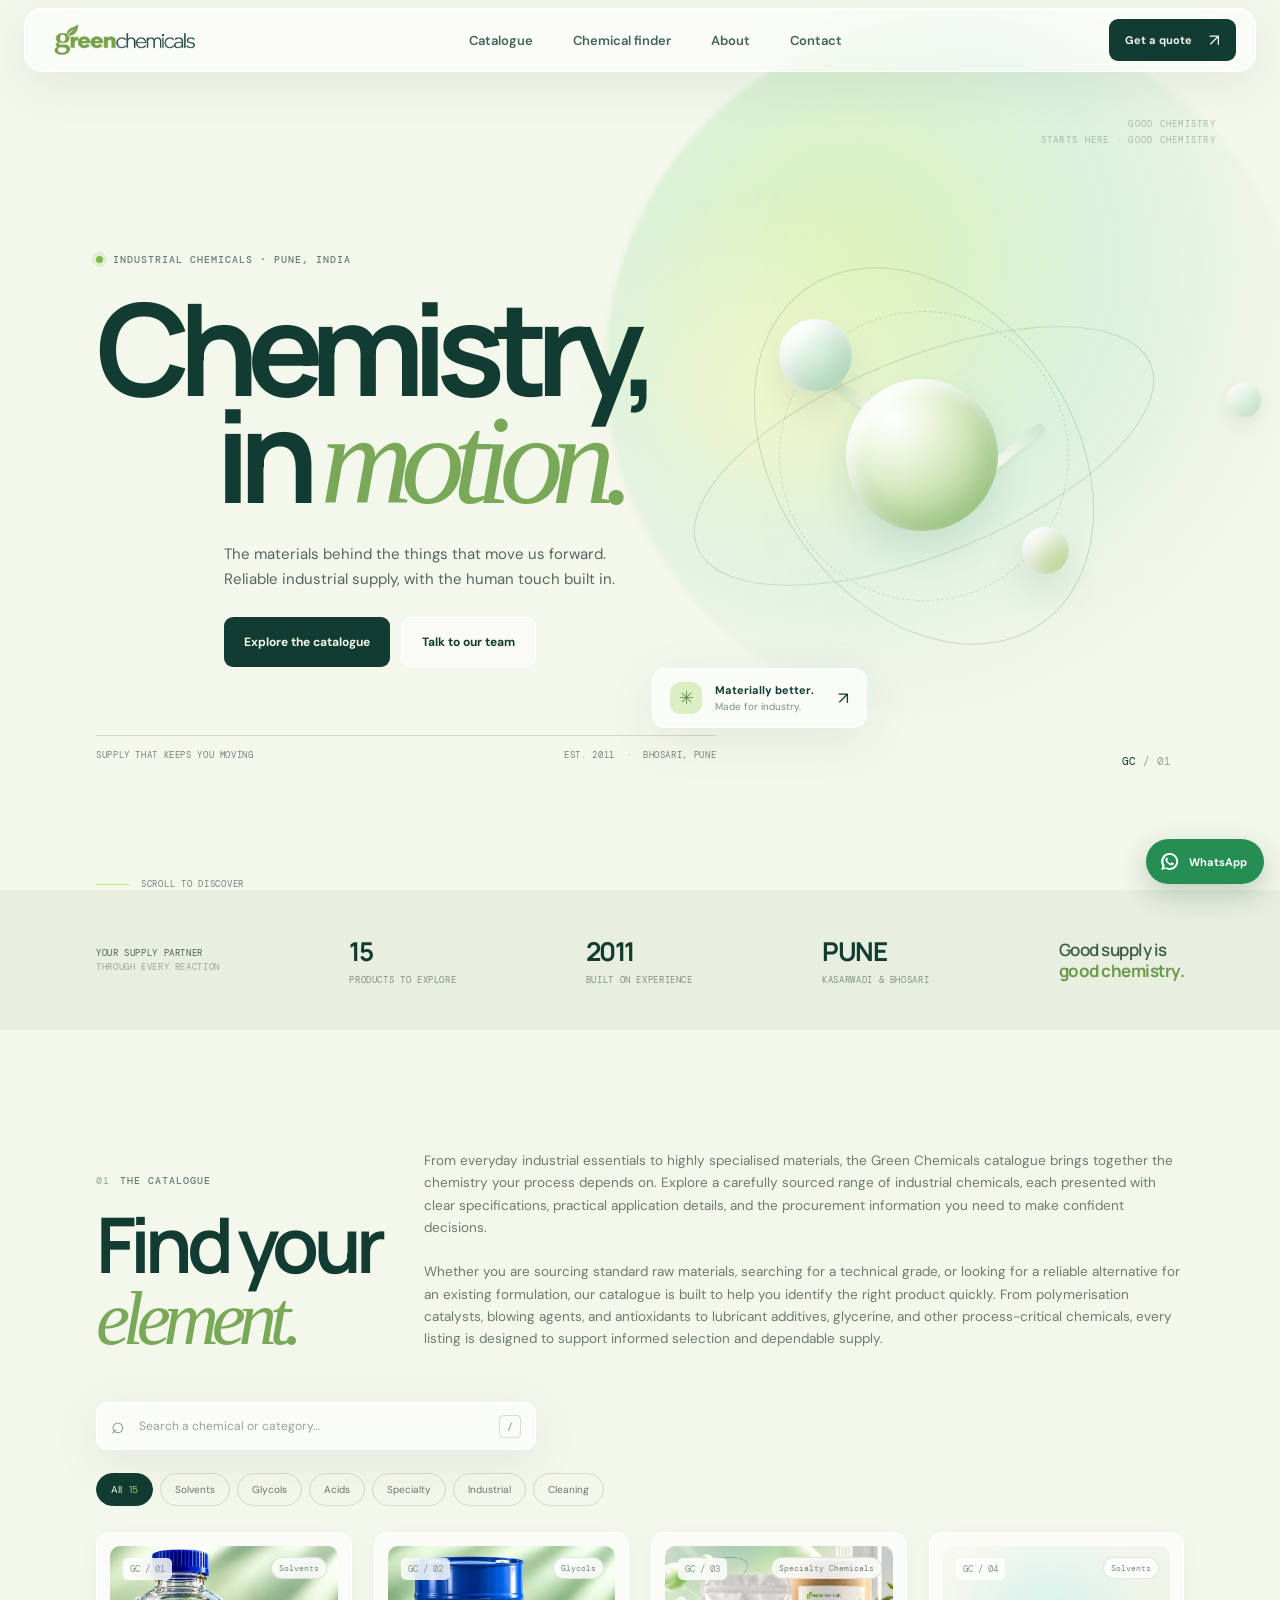
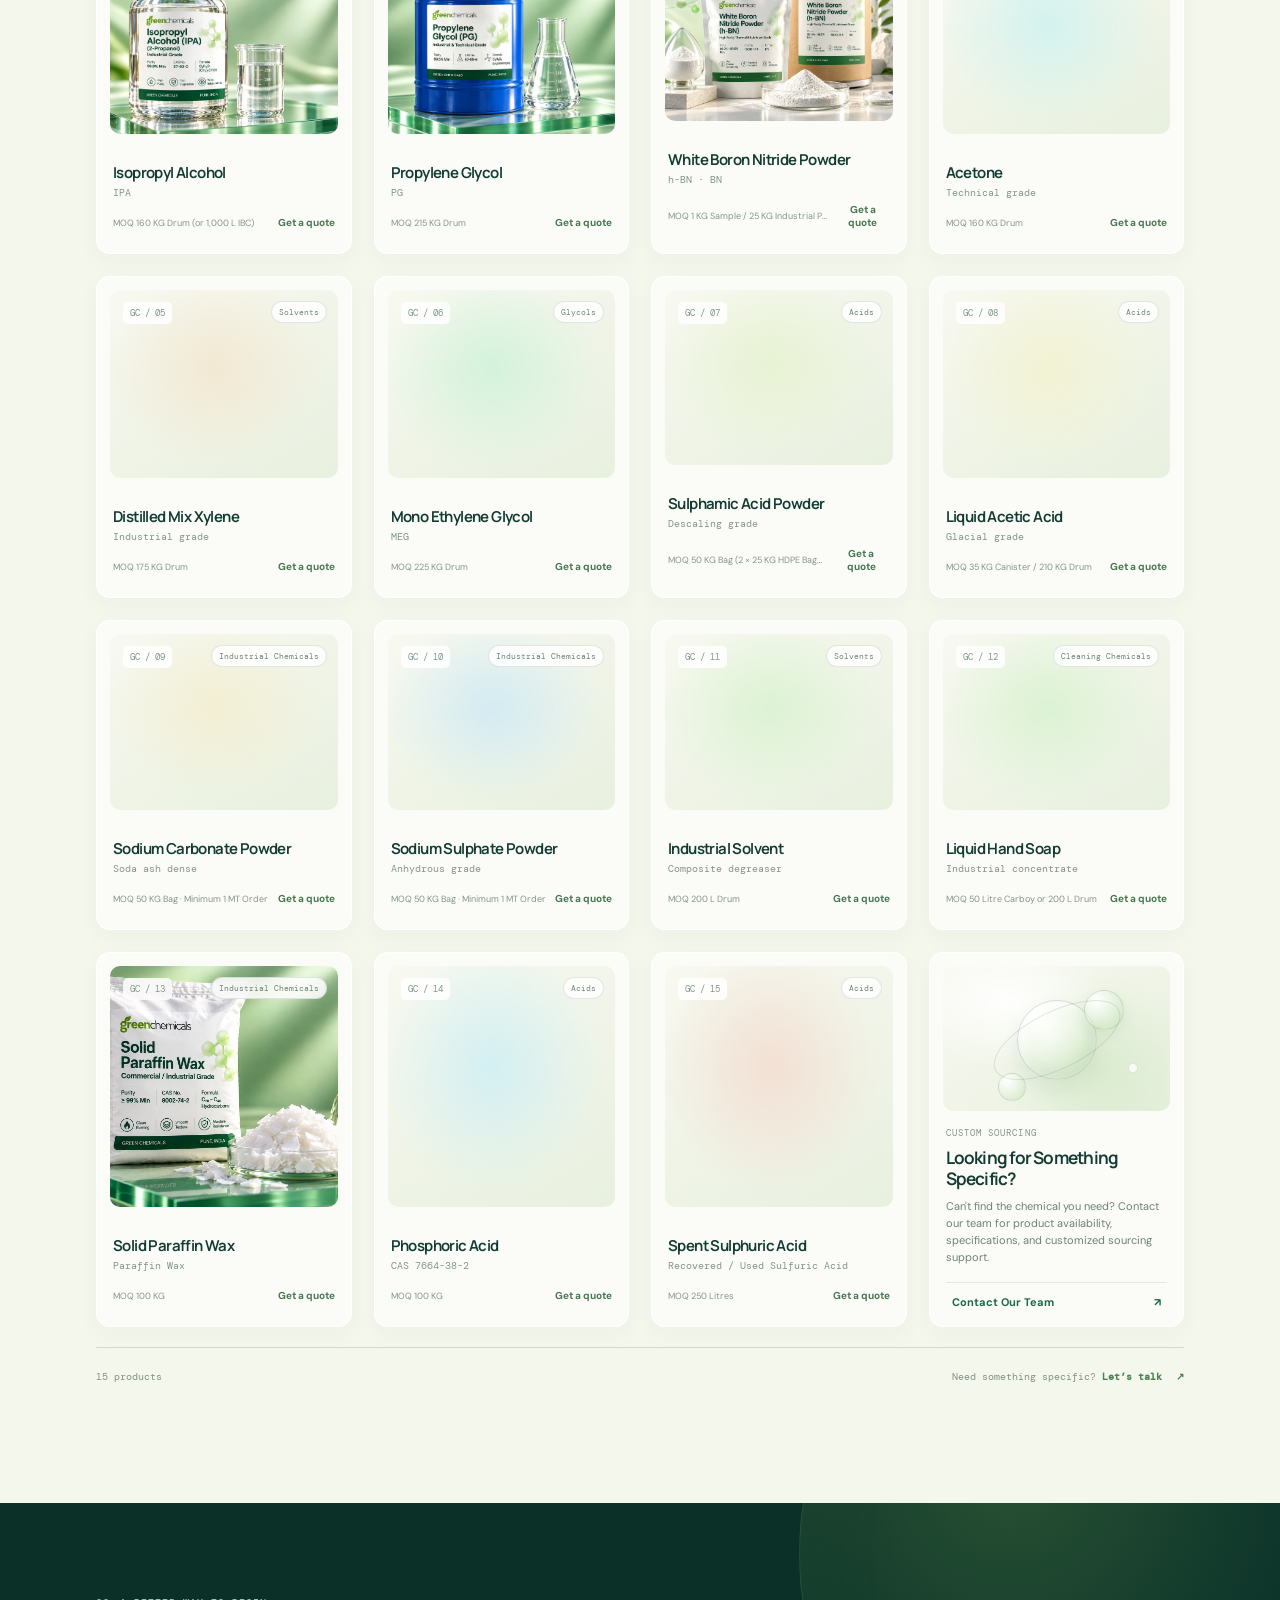
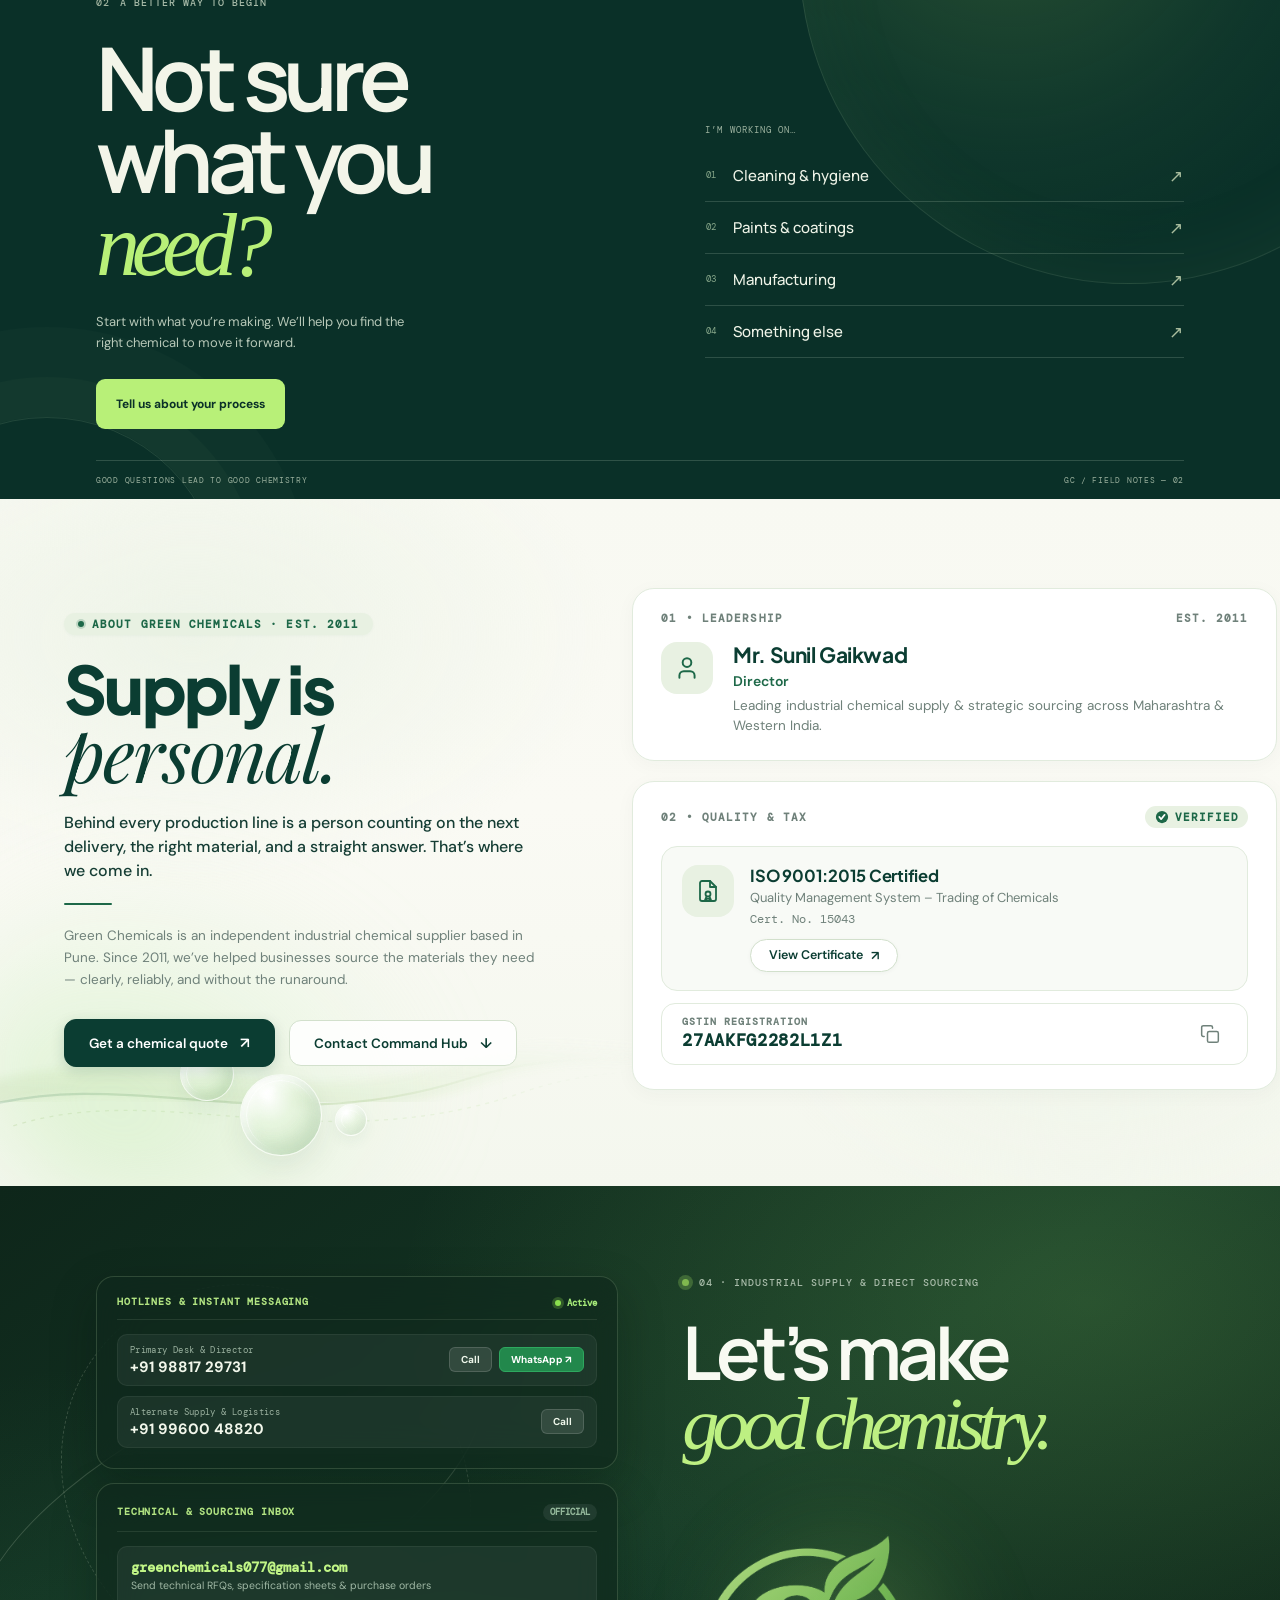
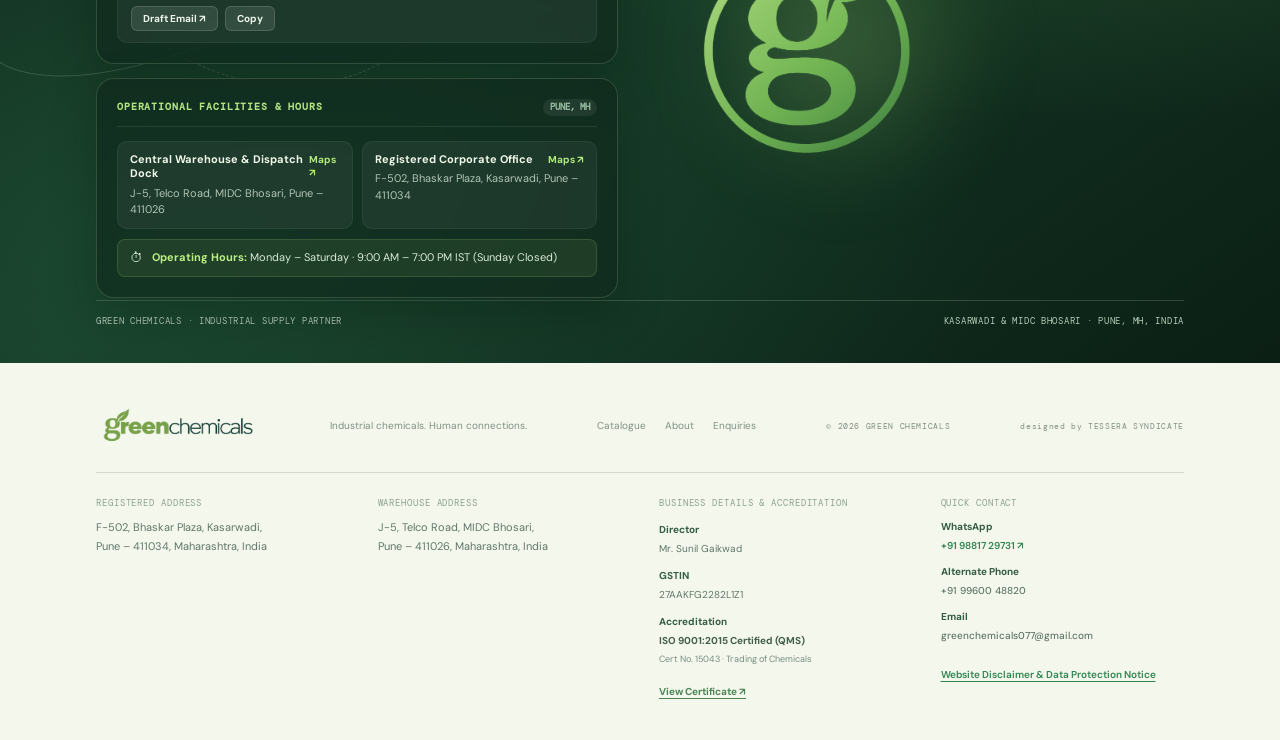
==== commit 95b4b1f9: "Update index.html" ====
--- a/index.html
+++ b/index.html
@@ -26,18 +26,6 @@
 
   <style>
     /* Link Styling (Place this in your website footer) */
-    .gc-disclaimer-link {
-      color: #2b4d1c;
-      text-decoration: underline;
-      font-family: Arial, sans-serif;
-      font-size: 14px;
-      font-weight: 600;
-      cursor: pointer;
-    }
-    .gc-disclaimer-link:hover {
-      color: #7ac143;
-    }
-
     /* Modal Backdrop */
     .gc-modal-overlay {
       display: none;
@@ -530,7 +518,7 @@
           <p><b>WhatsApp</b><a href="https://wa.me/919881729731" target="_blank" rel="noopener noreferrer">+91 98817 29731 ↗</a></p>
           <p><b>Alternate Phone</b><a href="tel:+919960048820">+91 99600 48820</a></p>
           <p><b>Email</b><a href="mailto:greenchemicals077@gmail.com">greenchemicals077@gmail.com</a></p>
-          <a href="#disclaimer" class="gc-disclaimer-link" onclick="openGcDisclaimer(event)">
+          <a href="#disclaimer" class="footer-cert-link" onclick="openGcDisclaimer(event)">
                   Website Disclaimer &amp; Data Protection Notice
           </a>
         </div>
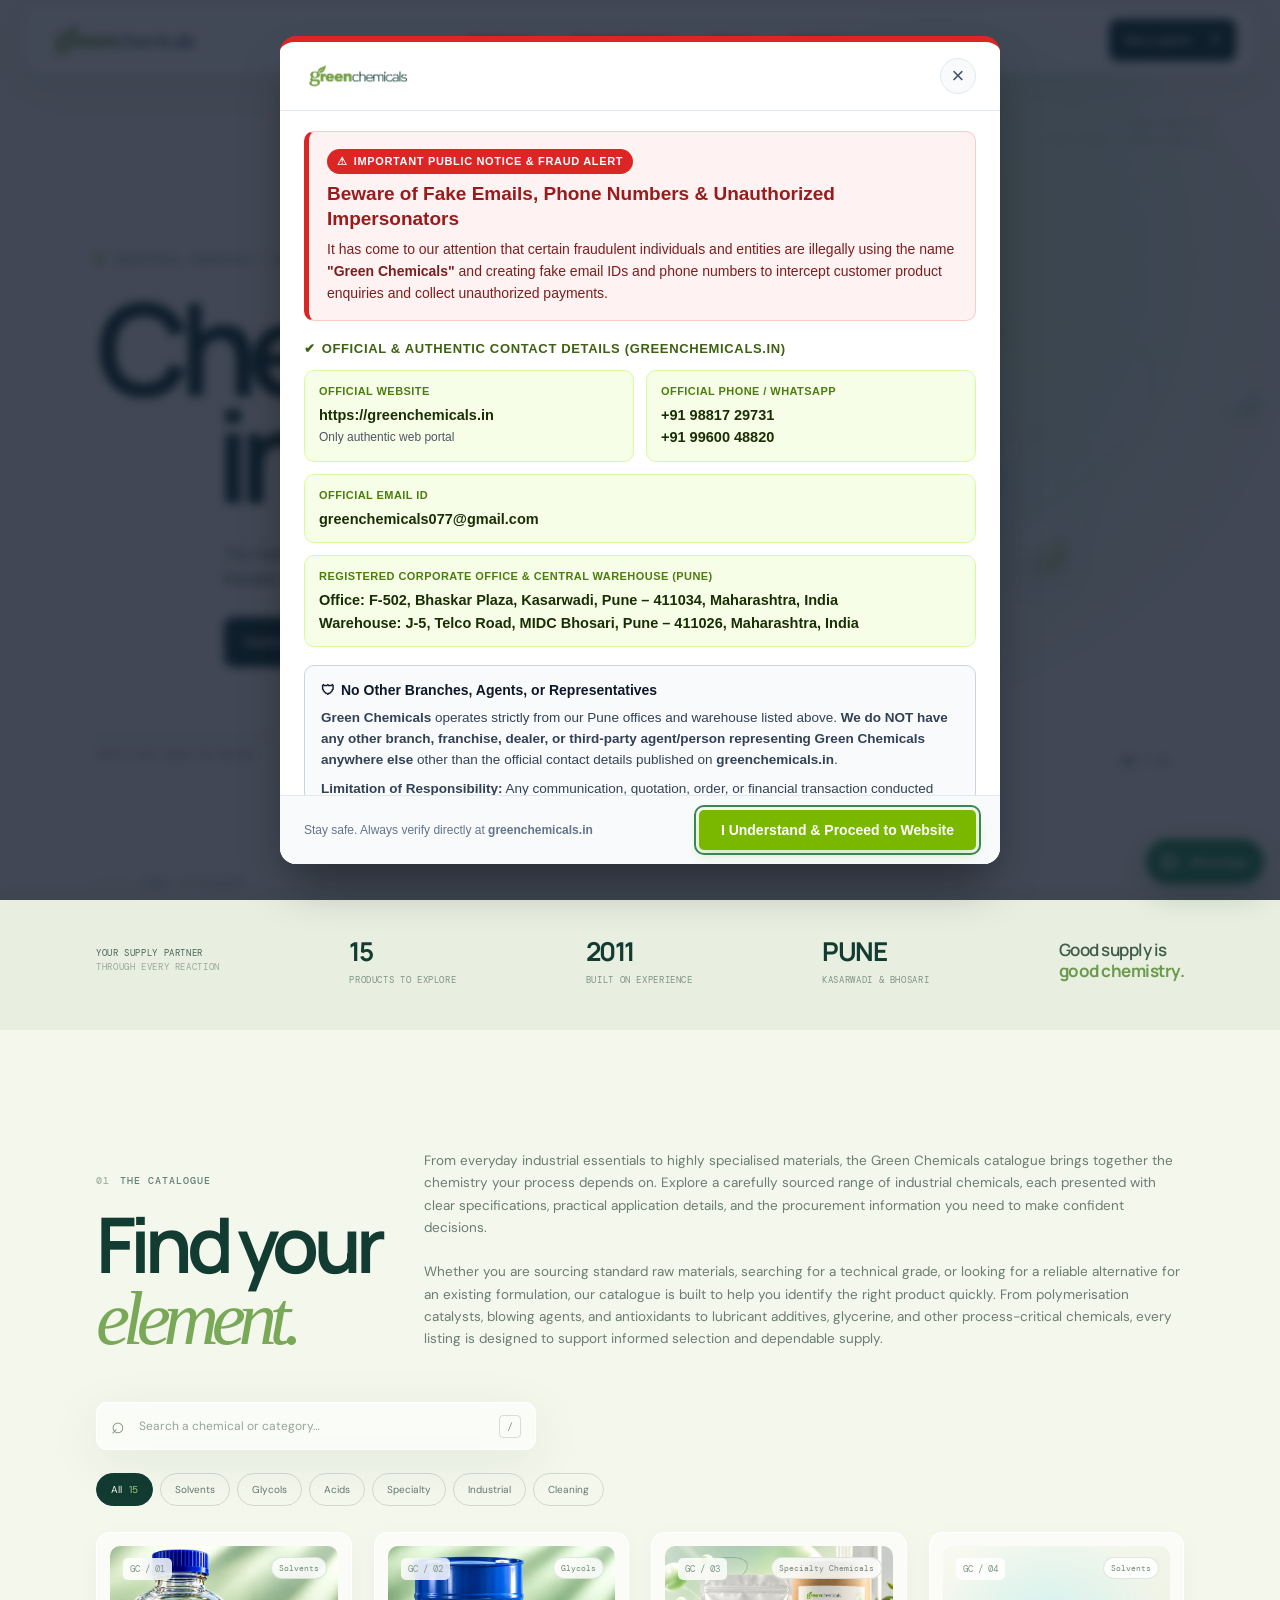
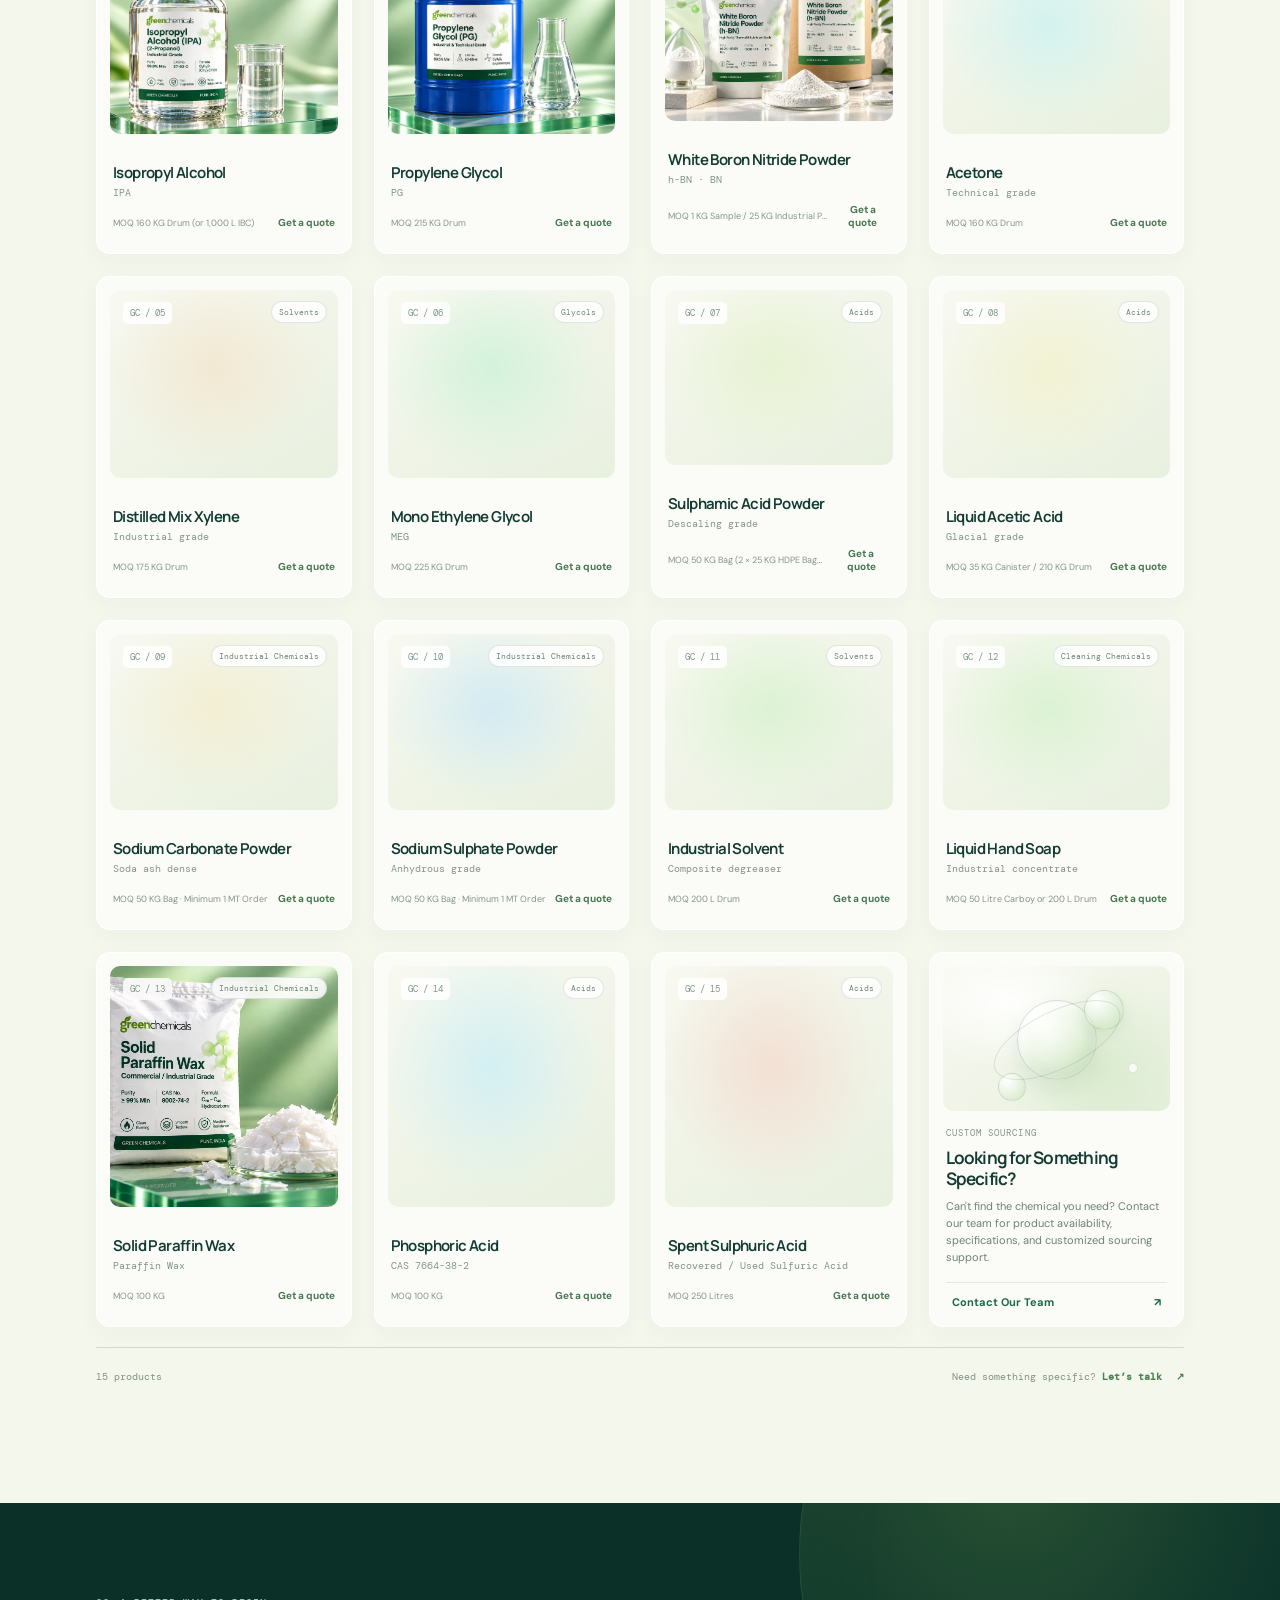
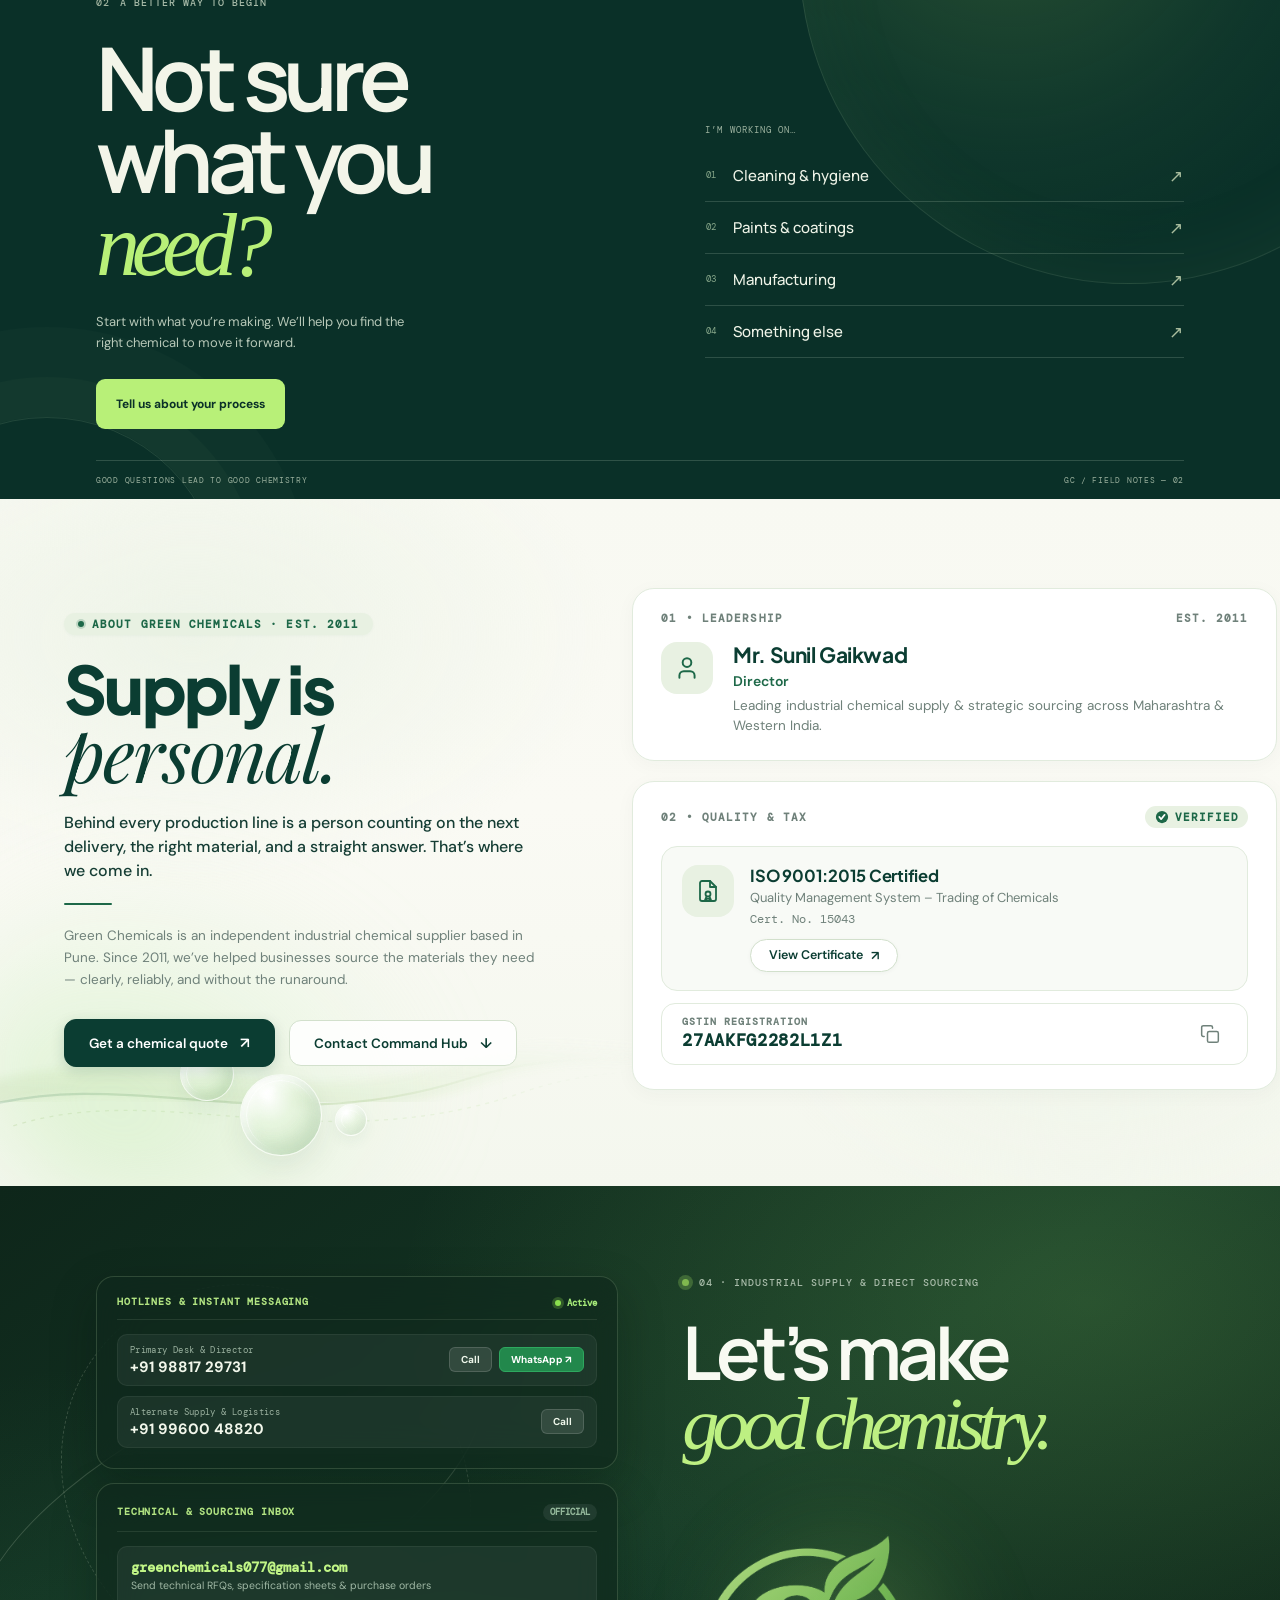
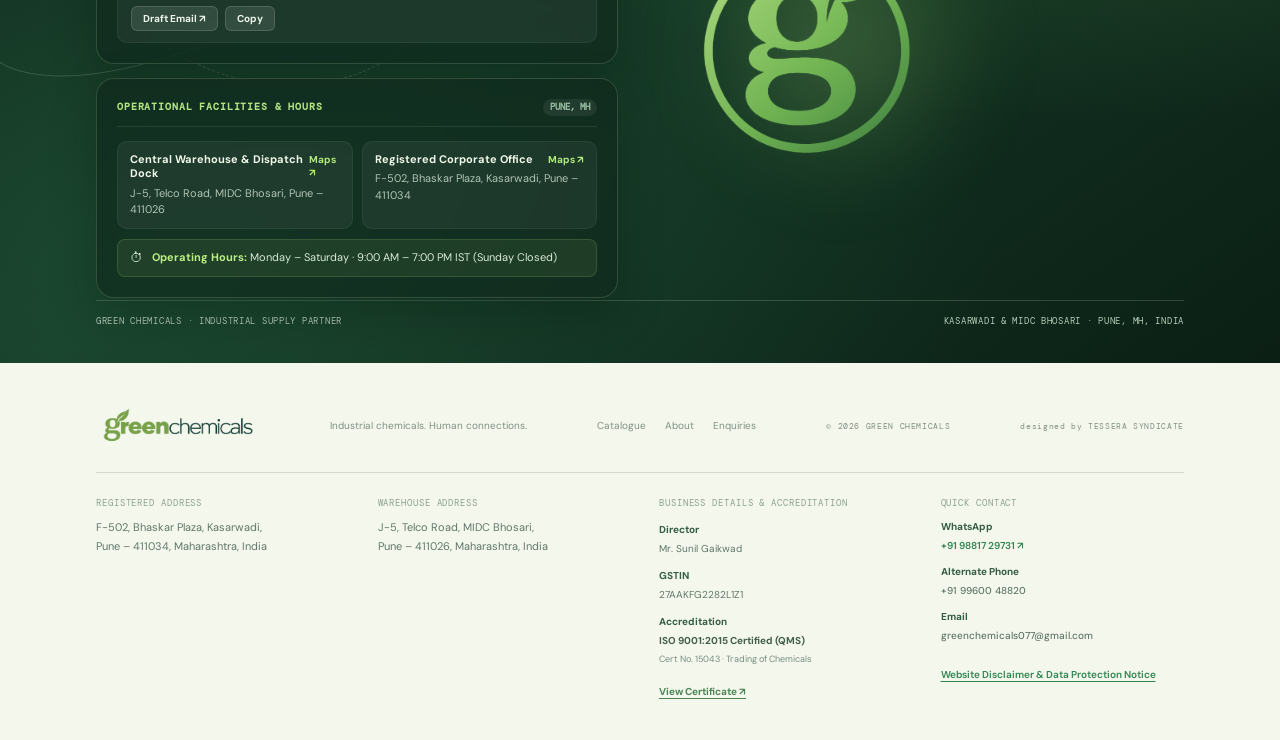
==== commit 77d52d95: "Update index.html Green Chemicals Official Public Fraud & Impersonation Alert Modal integrated" ====
--- a/index.html
+++ b/index.html
@@ -128,11 +128,454 @@
     .gc-action-close:hover {
       background: #7ac143;
     }
+
+    /* ==========================================================================
+       GREEN CHEMICALS - PUBLIC FRAUD ALERT POPUP STYLES (SCOPED)
+       ========================================================================== */
+    #gcFraudAlertOverlay {
+      position: fixed;
+      inset: 0;
+      z-index: 10000;
+      background-color: rgba(15, 23, 42, 0.78);
+      backdrop-filter: blur(5px);
+      -webkit-backdrop-filter: blur(5px);
+      display: flex;
+      align-items: center;
+      justify-content: center;
+      padding: 16px;
+      opacity: 1;
+      visibility: visible;
+      transition: opacity 0.25s ease, visibility 0.25s ease;
+      font-family: -apple-system, BlinkMacSystemFont, "Segoe UI", Roboto, Helvetica, Arial, sans-serif;
+    }
+
+    #gcFraudAlertOverlay.is-hidden {
+      opacity: 0;
+      visibility: hidden;
+      pointer-events: none;
+    }
+
+    .gc-fa-modal {
+      position: relative;
+      width: 100%;
+      max-width: 720px;
+      max-height: 92vh;
+      background: #ffffff;
+      border-radius: 16px;
+      box-shadow: 0 25px 50px -12px rgba(0, 0, 0, 0.45);
+      border-top: 6px solid #dc2626;
+      display: flex;
+      flex-direction: column;
+      overflow: hidden;
+      animation: gcFaPopIn 0.3s cubic-bezier(0.16, 1, 0.3, 1);
+      text-align: left;
+    }
+
+    @keyframes gcFaPopIn {
+      from {
+        opacity: 0;
+        transform: scale(0.95) translateY(10px);
+      }
+      to {
+        opacity: 1;
+        transform: scale(1) translateY(0);
+      }
+    }
+
+    .gc-fa-header {
+      display: flex;
+      align-items: center;
+      justify-content: space-between;
+      padding: 16px 24px;
+      background: #ffffff;
+      border-bottom: 1px solid #e2e8f0;
+      gap: 12px;
+    }
+
+    .gc-fa-logo-wrap {
+      display: flex;
+      align-items: center;
+    }
+
+    .gc-fa-logo-img {
+      height: 36px;
+      width: auto;
+      max-width: 240px;
+      object-fit: contain;
+      display: block;
+    }
+
+    .gc-fa-close-btn {
+      width: 36px;
+      height: 36px;
+      border-radius: 50%;
+      border: 1px solid #e2e8f0;
+      background: #f8fafc;
+      color: #475569;
+      font-size: 22px;
+      line-height: 1;
+      cursor: pointer;
+      display: flex;
+      align-items: center;
+      justify-content: center;
+      transition: all 0.2s ease;
+      flex-shrink: 0;
+    }
+
+    .gc-fa-close-btn:hover {
+      background: #fee2e2;
+      color: #dc2626;
+      border-color: #fecaca;
+    }
+
+    .gc-fa-body {
+      padding: 20px 24px;
+      overflow-y: auto;
+      line-height: 1.55;
+      color: #1e293b;
+    }
+
+    .gc-fa-banner {
+      background: #fef2f2;
+      border: 1px solid #fecaca;
+      border-left: 5px solid #dc2626;
+      border-radius: 10px;
+      padding: 16px 18px;
+      margin-bottom: 18px;
+    }
+
+    .gc-fa-badge {
+      display: inline-flex;
+      align-items: center;
+      gap: 6px;
+      background: #dc2626;
+      color: #ffffff;
+      font-size: 11px;
+      font-weight: 700;
+      text-transform: uppercase;
+      letter-spacing: 0.06em;
+      padding: 4px 10px;
+      border-radius: 999px;
+      margin-bottom: 8px;
+    }
+
+    .gc-fa-title {
+      margin: 0 0 8px 0;
+      font-size: 19px;
+      font-weight: 800;
+      color: #991b1b;
+      line-height: 1.3;
+    }
+
+    .gc-fa-banner p {
+      margin: 0;
+      font-size: 14px;
+      color: #7f1d1d;
+    }
+
+    .gc-fa-section-title {
+      font-size: 13px;
+      font-weight: 800;
+      text-transform: uppercase;
+      letter-spacing: 0.05em;
+      color: #3f6212;
+      margin: 0 0 10px 0;
+      display: flex;
+      align-items: center;
+      gap: 6px;
+    }
+
+    .gc-fa-contact-grid {
+      display: grid;
+      grid-template-columns: repeat(2, 1fr);
+      gap: 12px;
+      margin-bottom: 18px;
+    }
+
+    .gc-fa-contact-card {
+      background: #f7fee7;
+      border: 1px solid #d9f99d;
+      border-radius: 10px;
+      padding: 12px 14px;
+    }
+
+    .gc-fa-contact-card.full-width {
+      grid-column: 1 / -1;
+    }
+
+    .gc-fa-card-label {
+      font-size: 11px;
+      font-weight: 700;
+      text-transform: uppercase;
+      color: #4d7c0f;
+      letter-spacing: 0.04em;
+      margin-bottom: 4px;
+      display: block;
+    }
+
+    .gc-fa-card-value {
+      font-size: 14.5px;
+      font-weight: 700;
+      color: #1a2e05;
+      word-break: break-word;
+    }
+
+    .gc-fa-card-value a {
+      color: #1a2e05;
+      text-decoration: none;
+    }
+
+    .gc-fa-card-value a:hover {
+      text-decoration: underline;
+      color: #4d7c0f;
+    }
+
+    .gc-fa-card-sub {
+      display: block;
+      font-size: 12px;
+      color: #4b5563;
+      margin-top: 2px;
+    }
+
+    .gc-fa-disclaimer-box {
+      background: #f8fafc;
+      border: 1px solid #cbd5e1;
+      border-radius: 10px;
+      padding: 14px 16px;
+      margin-bottom: 16px;
+    }
+
+    .gc-fa-disclaimer-box h4 {
+      margin: 0 0 6px 0;
+      font-size: 14px;
+      font-weight: 800;
+      color: #0f172a;
+      display: flex;
+      align-items: center;
+      gap: 6px;
+    }
+
+    .gc-fa-disclaimer-box p {
+      margin: 0 0 8px 0;
+      font-size: 13.5px;
+      color: #334155;
+    }
+
+    .gc-fa-disclaimer-box p:last-child {
+      margin-bottom: 0;
+    }
+
+    .gc-fa-checklist {
+      background: #fffbeb;
+      border: 1px solid #fde68a;
+      border-radius: 10px;
+      padding: 12px 16px;
+    }
+
+    .gc-fa-checklist-title {
+      font-size: 12.5px;
+      font-weight: 800;
+      color: #92400e;
+      text-transform: uppercase;
+      letter-spacing: 0.04em;
+      margin: 0 0 6px 0;
+    }
+
+    .gc-fa-checklist ul {
+      margin: 0;
+      padding-left: 18px;
+      font-size: 13px;
+      color: #78350f;
+    }
+
+    .gc-fa-checklist li {
+      margin-bottom: 4px;
+    }
+
+    .gc-fa-checklist li:last-child {
+      margin-bottom: 0;
+    }
+
+    .gc-fa-footer {
+      padding: 14px 24px;
+      background: #f8fafc;
+      border-top: 1px solid #e2e8f0;
+      display: flex;
+      align-items: center;
+      justify-content: space-between;
+      gap: 12px;
+      flex-wrap: wrap;
+    }
+
+    .gc-fa-footer-note {
+      font-size: 12px;
+      color: #64748b;
+    }
+
+    .gc-fa-proceed-btn {
+      background: #7ab800;
+      color: #ffffff;
+      border: none;
+      border-radius: 8px;
+      padding: 12px 22px;
+      font-size: 14px;
+      font-weight: 700;
+      cursor: pointer;
+      transition: background 0.2s ease, transform 0.1s ease;
+      box-shadow: 0 4px 12px rgba(122, 184, 0, 0.3);
+      margin-left: auto;
+    }
+
+    .gc-fa-proceed-btn:hover {
+      background: #659900;
+    }
+
+    .gc-fa-proceed-btn:active {
+      transform: scale(0.98);
+    }
+
+    @media (max-width: 600px) {
+      .gc-fa-header {
+        padding: 12px 16px;
+      }
+      .gc-fa-logo-img {
+        height: 28px;
+      }
+      .gc-fa-body {
+        padding: 16px;
+      }
+      .gc-fa-title {
+        font-size: 16.5px;
+      }
+      .gc-fa-contact-grid {
+        grid-template-columns: 1fr;
+      }
+      .gc-fa-footer {
+        padding: 12px 16px;
+        flex-direction: column;
+        align-items: stretch;
+        text-align: center;
+      }
+      .gc-fa-proceed-btn {
+        width: 100%;
+        margin-left: 0;
+      }
+    }
   </style>
   
 </head>
 
 <body>
+  <!-- ==========================================================================
+       GREEN CHEMICALS - PUBLIC FRAUD & IMPERSONATION ALERT MODAL
+       ========================================================================== -->
+  <div id="gcFraudAlertOverlay" role="dialog" aria-modal="true" aria-labelledby="gcFaTitle">
+    <div class="gc-fa-modal">
+      <!-- Top Header with Attached Green Chemicals Logo -->
+      <div class="gc-fa-header">
+        <div class="gc-fa-logo-wrap">
+          <img
+            src="assets/green-chemicals-logo.png"
+            onerror="this.onerror=null; this.src='ChatGPT Image Sep 25, 2026, 05_08_51 PM_2.png';"
+            alt="Green Chemicals Logo"
+            class="gc-fa-logo-img"
+          />
+        </div>
+        <button
+          type="button"
+          class="gc-fa-close-btn"
+          id="gcFaCloseIcon"
+          aria-label="Close Public Alert Notice"
+          title="Close Alert"
+        >
+          &times;
+        </button>
+      </div>
+
+      <!-- Scrollable Alert Content -->
+      <div class="gc-fa-body">
+        <!-- Red Fraud Warning Banner -->
+        <div class="gc-fa-banner">
+          <div class="gc-fa-badge">
+            <span>&#9888;</span> Important Public Notice &amp; Fraud Alert
+          </div>
+          <h2 class="gc-fa-title" id="gcFaTitle">
+            Beware of Fake Emails, Phone Numbers &amp; Unauthorized Impersonators
+          </h2>
+          <p>
+            It has come to our attention that certain fraudulent individuals and entities are illegally using the name <strong>"Green Chemicals"</strong> and creating fake email IDs and phone numbers to intercept customer product enquiries and collect unauthorized payments.
+          </p>
+        </div>
+
+        <!-- Authentic Contact Information -->
+        <h3 class="gc-fa-section-title">
+          <span>&#10004;</span> Official &amp; Authentic Contact Details (greenchemicals.in)
+        </h3>
+        <div class="gc-fa-contact-grid">
+          <div class="gc-fa-contact-card">
+            <span class="gc-fa-card-label">Official Website</span>
+            <div class="gc-fa-card-value">
+              <a href="https://greenchemicals.in" target="_blank" rel="noopener">https://greenchemicals.in</a>
+            </div>
+            <span class="gc-fa-card-sub">Only authentic web portal</span>
+          </div>
+
+          <div class="gc-fa-contact-card">
+            <span class="gc-fa-card-label">Official Phone / WhatsApp</span>
+            <div class="gc-fa-card-value">
+              <a href="tel:+919881729731">+91 98817 29731</a><br />
+              <a href="tel:+919960048820">+91 99600 48820</a>
+            </div>
+          </div>
+
+          <div class="gc-fa-contact-card full-width">
+            <span class="gc-fa-card-label">Official Email ID</span>
+            <div class="gc-fa-card-value">
+              <a href="mailto:greenchemicals077@gmail.com">greenchemicals077@gmail.com</a>
+            </div>
+          </div>
+
+          <div class="gc-fa-contact-card full-width">
+            <span class="gc-fa-card-label">Registered Corporate Office &amp; Central Warehouse (Pune)</span>
+            <div class="gc-fa-card-value">
+              Office: F-502, Bhaskar Plaza, Kasarwadi, Pune &ndash; 411034, Maharashtra, India<br />
+              Warehouse: J-5, Telco Road, MIDC Bhosari, Pune &ndash; 411026, Maharashtra, India
+            </div>
+          </div>
+        </div>
+
+        <!-- Strict No-Branch & Liability Disclaimer -->
+        <div class="gc-fa-disclaimer-box">
+          <h4><span>&#128737;</span> No Other Branches, Agents, or Representatives</h4>
+          <p>
+            <strong>Green Chemicals</strong> operates strictly from our Pune offices and warehouse listed above. <strong>We do NOT have any other branch, franchise, dealer, or third-party agent/person representing Green Chemicals anywhere else</strong> other than the official contact details published on <strong>greenchemicals.in</strong>.
+          </p>
+          <p>
+            <strong>Limitation of Responsibility:</strong> Any communication, quotation, order, or financial transaction conducted through unverified phone numbers, fake email IDs, or unauthorized persons outside the contacts listed on this website is strictly at the buyer's own risk. <strong>Green Chemicals shall not be held responsible or liable</strong> for any loss, fraud, or dispute arising from dealings outside our official channels.
+          </p>
+        </div>
+
+        <!-- Quick Verification Checklist -->
+        <div class="gc-fa-checklist">
+          <div class="gc-fa-checklist-title">3-Step Safety Check Before Placing an Order or Making Payment</div>
+          <ul>
+            <li><strong>Verify the Sender:</strong> Cross-check the phone number and email ID against the official contacts above.</li>
+            <li><strong>Call to Confirm:</strong> Speak directly with our official numbers (<strong>+91 98817 29731</strong> / <strong>+91 99600 48820</strong>) before transferring any funds.</li>
+            <li><strong>Check Bank Account Name:</strong> Ensure payments are made strictly to the official <strong>Green Chemicals</strong> bank account confirmed via our verified phone line.</li>
+          </ul>
+        </div>
+      </div>
+
+      <!-- Sticky Footer with Action Button -->
+      <div class="gc-fa-footer">
+        <span class="gc-fa-footer-note">Stay safe. Always verify directly at <strong>greenchemicals.in</strong></span>
+        <button type="button" class="gc-fa-proceed-btn" id="gcFaProceedBtn">
+          I Understand &amp; Proceed to Website
+        </button>
+      </div>
+    </div>
+  </div>
+
   <div class="scroll-progress" aria-hidden="true"><span></span></div>
   <header class="site-header glass">
     <a class="brand" href="#home" aria-label="Green Chemicals home"><img src="assets/green-chemicals-logo.png"
@@ -540,7 +983,7 @@
       </div>
       <div class="form-row">
         <label><span>Phone Number <span class="required-star" aria-hidden="true">*</span></span><input id="quote-phone" name="phone" type="tel" autocomplete="tel" inputmode="tel" placeholder="+91 98765 43210" required aria-describedby="phone-error"></label>
-        <label>Email Address<input id="quote-email" name="email" type="email" autocomplete="email" placeholder="you@company.com"></label>
+        <label>Email Address<input name="email" type="email" autocomplete="email" placeholder="you@company.com"></label>
       </div>
       <p class="field-error" id="phone-error" aria-live="polite"></p>
       <label for="quote-product">Product / Chemical Name</label>
@@ -605,21 +1048,21 @@
       </div>
 
       <div class="gc-modal-body">
-        <p><strong>Effective Date:</strong> November 13, 2026 &nbsp;|&nbsp; <strong>Website:</strong> https://www.greenchemicals.in/[cite: 10]</p>
+        <p><strong>Effective Date:</strong> November 13, 2026 &nbsp;|&nbsp; <strong>Website:</strong> https://www.greenchemicals.in/</p>
 
         <h3>1. General Information &amp; Accuracy</h3>
-        <p>The information provided by <strong>Green Chemicals</strong> ("we," "us," or "our") on <strong>greenchemicals.in</strong> is for general informational and commercial inquiry purposes only[cite: 2, 10]. As an independent industrial chemical supplier based in Pune since 2011, we strive to keep product descriptions, chemical specifications, and Safety Data Sheets (SDS) accurate and up to date, though we make no express or implied warranties regarding completeness or reliability[cite: 2, 10].</p>
+        <p>The information provided by <strong>Green Chemicals</strong> ("we," "us," or "our") on <strong>greenchemicals.in</strong> is for general informational and commercial inquiry purposes only. As an independent industrial chemical supplier based in Pune since 2011, we strive to keep product descriptions, chemical specifications, and Safety Data Sheets (SDS) accurate and up to date, though we make no express or implied warranties regarding completeness or reliability.</p>
 
         <h3>2. Industrial Chemical Handling &amp; Professional Advice</h3>
         <p>Content on this site does not constitute technical, safety, or regulatory engineering advice. Buyers and end-users are solely responsible for:</p>
         <ul>
           <li>Conducting independent laboratory testing and verifying suitability prior to bulk procurement or industrial application.</li>
           <li>Complying with local, state, and central statutory norms governing storage, transport, and disposal of chemicals.</li>
-          <li>Referring to official Certificates of Analysis (COA) and Safety Data Sheets (SDS) issued upon physical dispatch from our Central Warehouse[cite: 2].</li>
+          <li>Referring to official Certificates of Analysis (COA) and Safety Data Sheets (SDS) issued upon physical dispatch from our Central Warehouse.</li>
         </ul>
 
         <h3>3. External Links &amp; Intellectual Property</h3>
-        <p>Third-party links (such as ISO certification portals or logistics partners) are not monitored or endorsed by us[cite: 10]. All brand assets, including the <strong>greenchemicals.in</strong> logo, domain, text, and graphics, are the proprietary property of <strong>Green Chemicals</strong>[cite: 1, 2].</p>
+        <p>Third-party links (such as ISO certification portals or logistics partners) are not monitored or endorsed by us. All brand assets, including the <strong>greenchemicals.in</strong> logo, domain, text, and graphics, are the proprietary property of <strong>Green Chemicals</strong>.</p>
 
         <h3>4. Data Protection &amp; Privacy Compliance (DPDP Act, 2023)</h3>
         <p>In accordance with India's <strong>Digital Personal Data Protection Act, 2023 (DPDP Act)</strong>, <strong>Green Chemicals</strong> acts as the <strong>Data Fiduciary</strong> for personal data shared through this website:</p>
@@ -633,10 +1076,10 @@
         <h3>5. Governing Law &amp; Contact Details</h3>
         <p>Governed by the laws of India with exclusive jurisdiction in the competent courts of <strong>Pune, Maharashtra</strong>.</p>
         <ul>
-          <li><strong>Entity &amp; Representative:</strong> Green Chemicals (GSTIN: 27AAKFG2282L1Z1) &mdash; Mr. Sunil Gaikwad (Director)[cite: 2]</li>
-          <li><strong>Registered Corporate Office:</strong> F-502, Bhaskar Plaza, Kasarwadi, Pune &ndash; 411034[cite: 2]</li>
-          <li><strong>Central Warehouse:</strong> J-5, Telco Road, MIDC Bhosari, Pune &ndash; 411026[cite: 2, 10]</li>
-          <li><strong>Contact:</strong> greenchemicals077@gmail.com | +91 98817 29731 / +91 99600 48820[cite: 1, 2]</li>
+          <li><strong>Entity &amp; Representative:</strong> Green Chemicals (GSTIN: 27AAKFG2282L1Z1) &mdash; Mr. Sunil Gaikwad (Director)</li>
+          <li><strong>Registered Corporate Office:</strong> F-502, Bhaskar Plaza, Kasarwadi, Pune &ndash; 411034</li>
+          <li><strong>Central Warehouse:</strong> J-5, Telco Road, MIDC Bhosari, Pune &ndash; 411026</li>
+          <li><strong>Contact:</strong> greenchemicals077@gmail.com | +91 98817 29731 / +91 99600 48820</li>
         </ul>
       </div>
 
@@ -671,6 +1114,43 @@
         closeGcDisclaimer();
       }
     });
+
+    /* ==========================================================================
+       GREEN CHEMICALS - PUBLIC FRAUD ALERT MODAL CONTROLLER
+       ========================================================================== */
+    (function () {
+      const fraudOverlay = document.getElementById('gcFraudAlertOverlay');
+      const closeIconBtn = document.getElementById('gcFaCloseIcon');
+      const proceedBtn = document.getElementById('gcFaProceedBtn');
+
+      if (!fraudOverlay) return;
+
+      // Lock background scrolling immediately on load
+      document.body.style.overflow = 'hidden';
+
+      function closeFraudAlertModal() {
+        fraudOverlay.classList.add('is-hidden');
+        // Only unlock scroll if the other disclaimer modal isn't open
+        if (!gcModal || !gcModal.classList.contains('active')) {
+          document.body.style.overflow = '';
+        }
+      }
+
+      if (closeIconBtn) closeIconBtn.addEventListener('click', closeFraudAlertModal);
+      if (proceedBtn) proceedBtn.addEventListener('click', closeFraudAlertModal);
+
+      // Allow closing via Escape key
+      document.addEventListener('keydown', function (event) {
+        if (event.key === 'Escape' && !fraudOverlay.classList.contains('is-hidden')) {
+          closeFraudAlertModal();
+        }
+      });
+
+      // Focus the proceed button for accessibility
+      window.addEventListener('load', function () {
+        if (proceedBtn) proceedBtn.focus();
+      });
+    })();
   </script>
 </body>
 
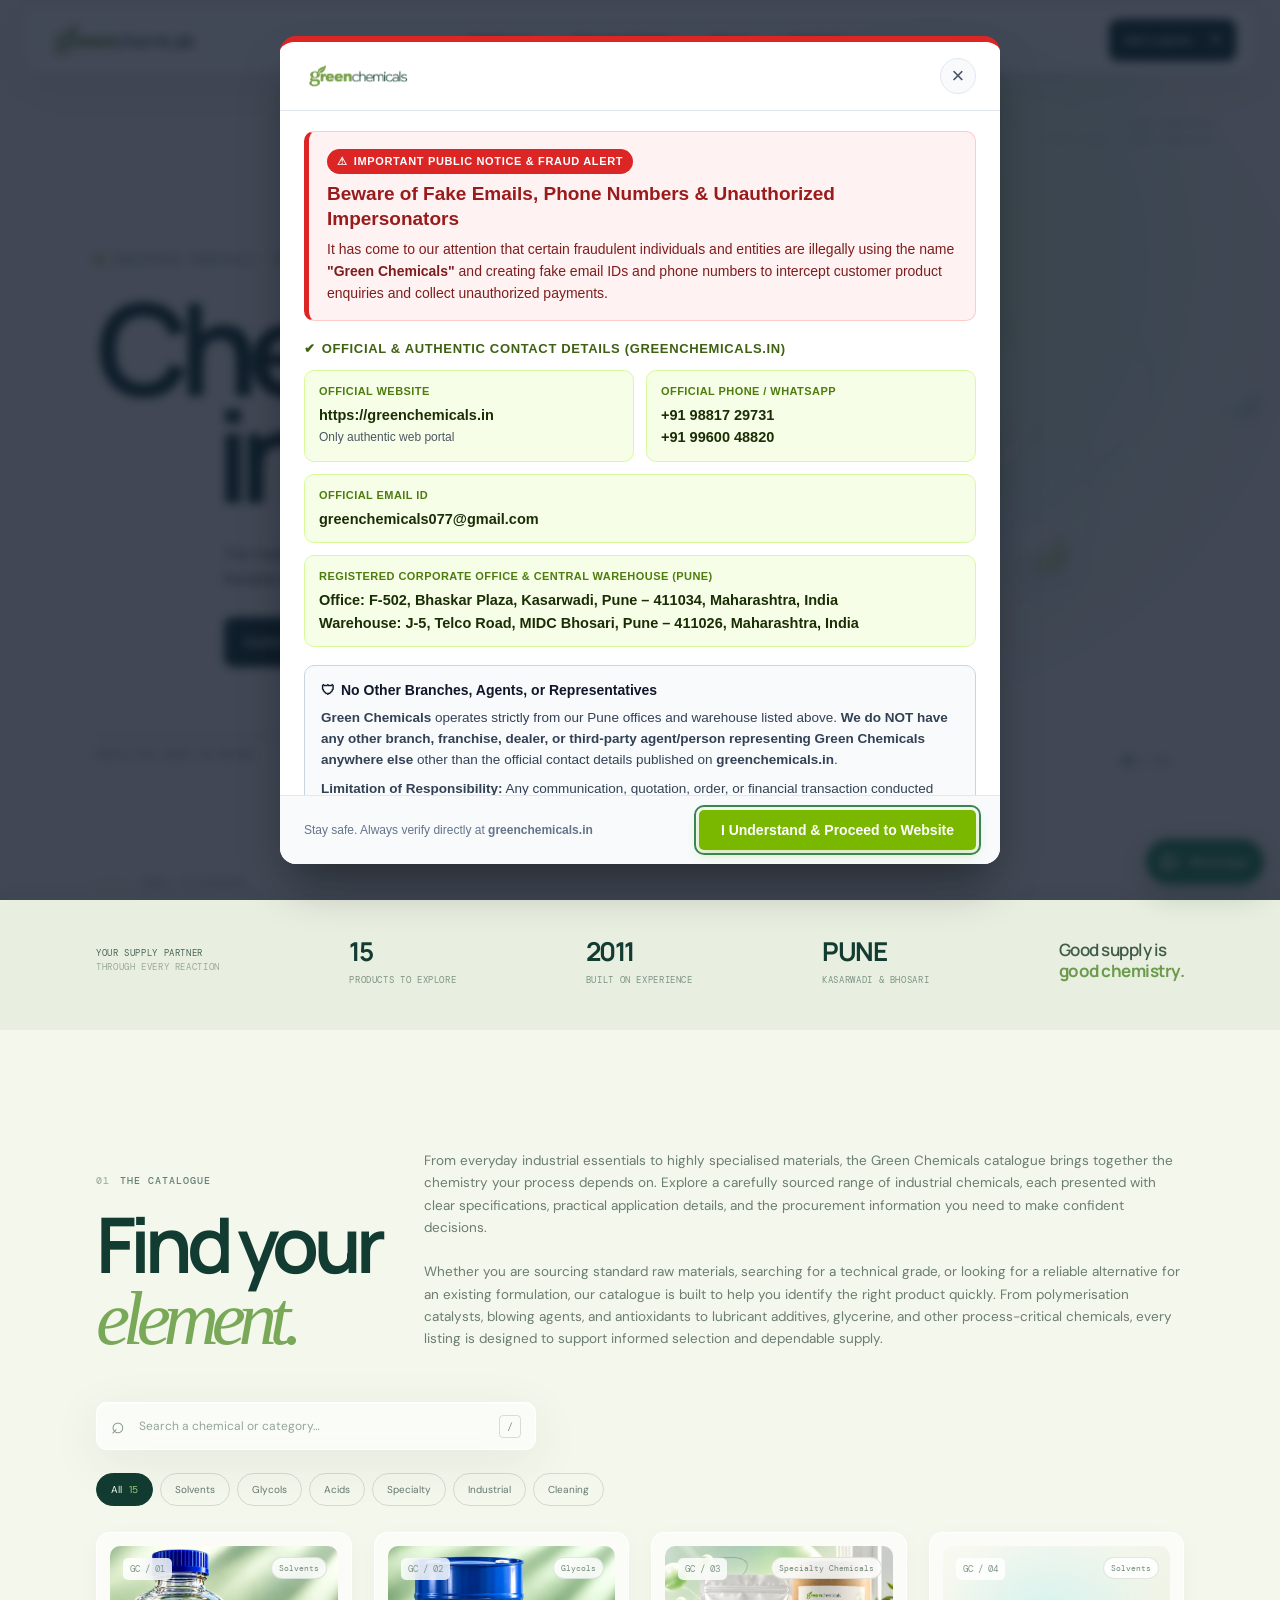
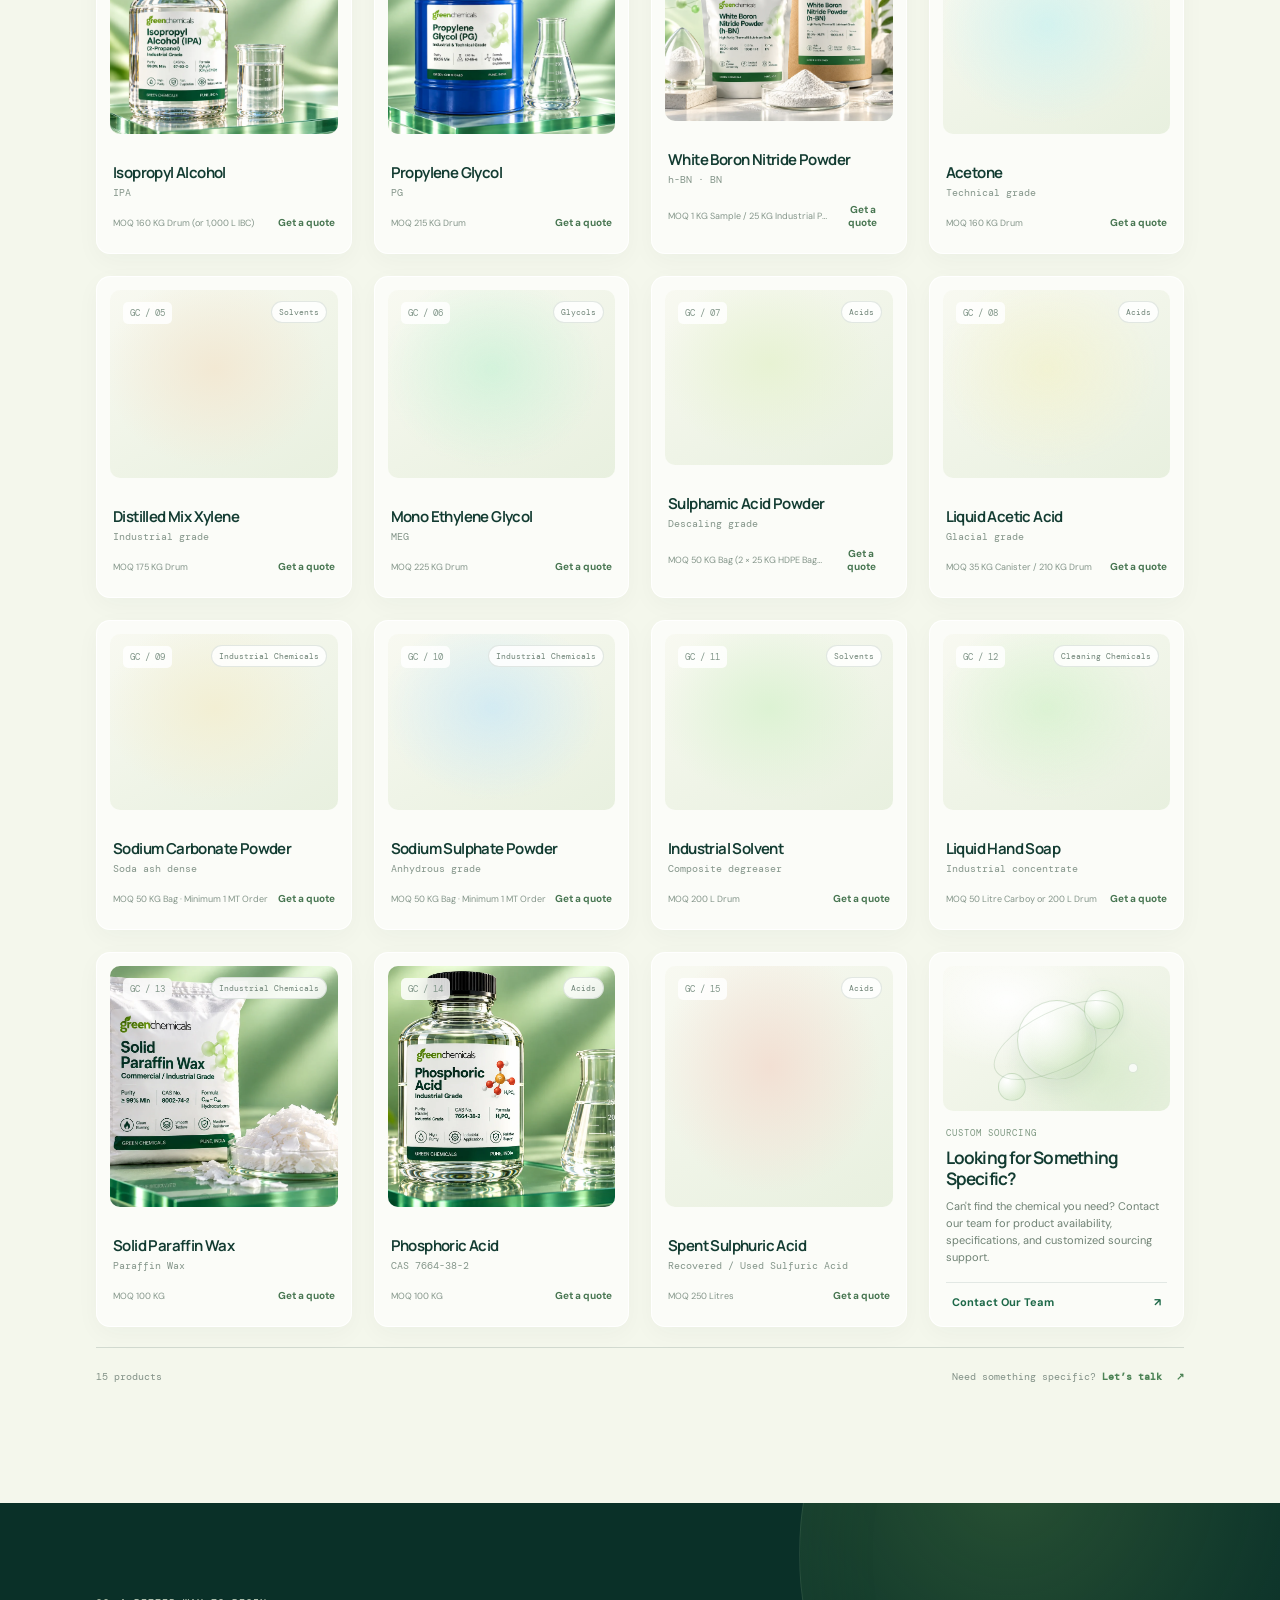
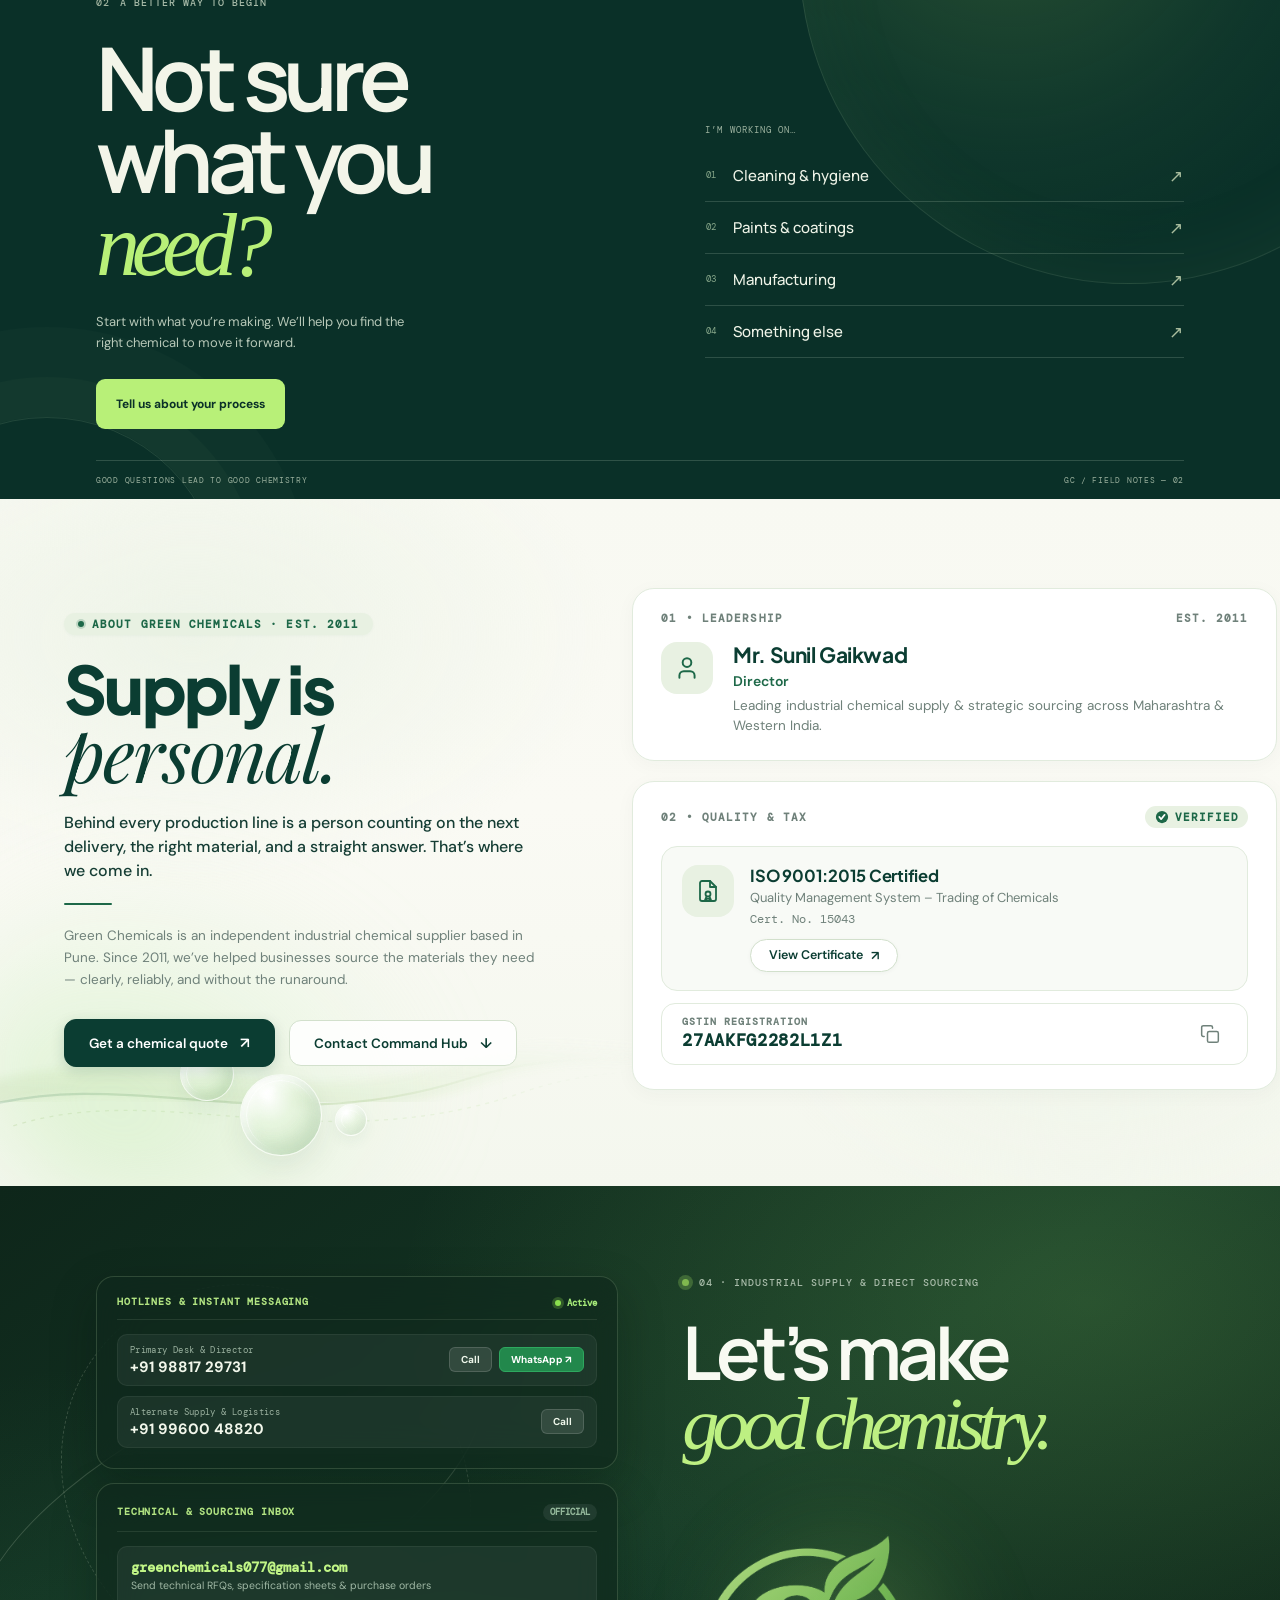
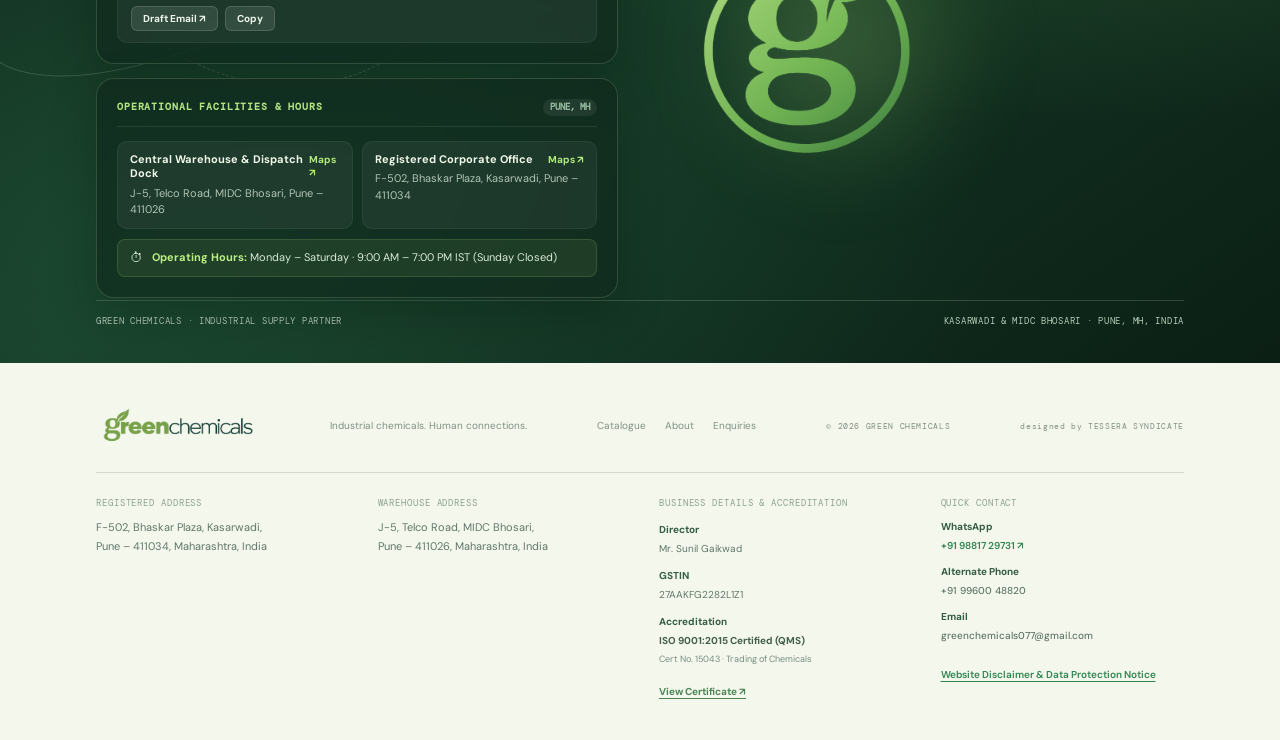
==== commit 9012aaa7: "Update index.html" ====
--- a/index.html
+++ b/index.html
@@ -2,6 +2,14 @@
 <html lang="en">
 
 <head>
+
+  <script async src="https://www.googletagmanager.com/gtm.js?id=GTM-MRXPGJWL"></script>
+<script>
+  window.dataLayer = window.dataLayer || [];
+  function gtag(){dataLayer.push(arguments);}
+  gtag('js', new Date());
+</script>
+  
   <meta charset="utf-8" />
   <meta name="viewport" content="width=device-width, initial-scale=1" />
   <meta name="theme-color" content="#f4f7ec" />
